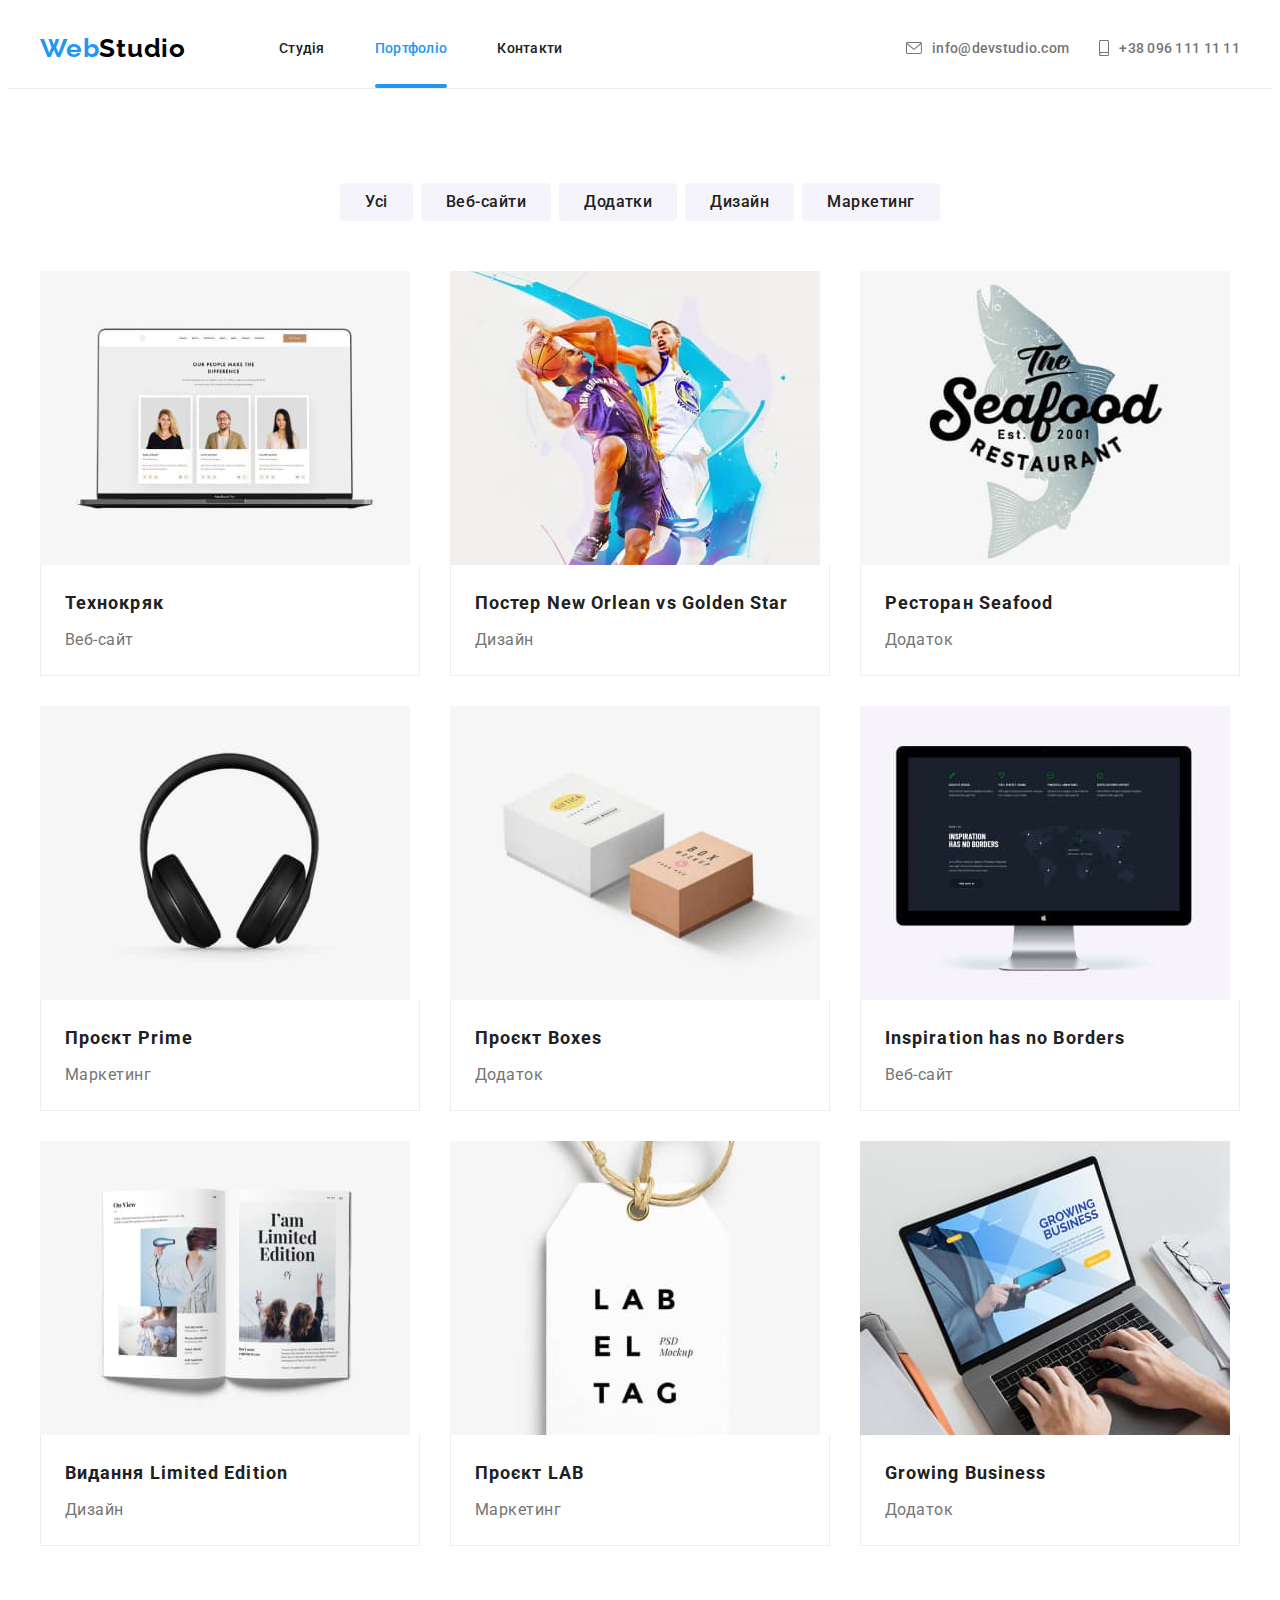
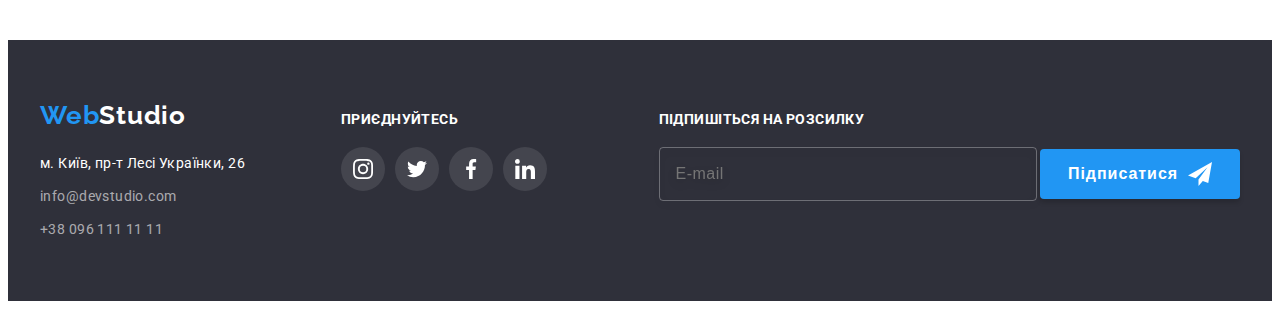
==== portfolio.html @ d88256f5 "Initial commit" ====
<!DOCTYPE html>
<html lang="uk">
  <head>
    <meta charset="UTF-8" />
    <meta http-equiv="X-UA-Compatible" content="IE=edge" />
    <meta name="viewport" content="width=device-width, initial-scale=1.0" />
    <title lang="en">WebStudio</title>
    <link rel="preconnect" href="https://fonts.googleapis.com" />
    <link rel="preconnect" href="https://fonts.gstatic.com" crossorigin />
    <link
      href="https://fonts.googleapis.com/css2?family=Raleway:wght@700&family=Roboto:wght@400;500;700;900&display=swap"
      rel="stylesheet"
    />
    <link
      rel="stylesheet"
      href="https://cdnjs.cloudflare.com/ajax/libs/modern-normalize/1.1.0/modern-normalize.min.css"
      integrity="sha512-wpPYUAdjBVSE4KJnH1VR1HeZfpl1ub8YT/NKx4PuQ5NmX2tKuGu6U/JRp5y+Y8XG2tV+wKQpNHVUX03MfMFn9Q=="
      crossorigin="anonymous"
      referrerpolicy="no-referrer"
    />
    <link rel="stylesheet" href="./css/styles.css" />
  </head>

  <body>
    <header class="header">
      <div class="header-list container">
        <a class="logo link" href="./index.html"> <span class="logo-first-part">Web</span>Studio</a>
        <nav class="nav-menu">
          <ul class="header-nav list">
            <li class="header-nav-list">
              <a class="header-nav-link link" href="./index.html">Студія</a>
            </li>
            <li class="header-nav-list">
              <a class="header-nav-link link current" href="./portfolio.html">Портфоліо</a>
            </li>
            <li class="header-nav-list">
              <a class="header-nav-link link" href="./index.html">Контакти</a>
            </li>
          </ul>
        </nav>

        <ul class="nav-link list">
          <li class="contact-nav">
            <a class="header-link link-envelope link" href="mailto:info@devstudio.com">
              <svg class="contacts-icon" width="16" height="12">
                <use href="./images/icons.svg#icon-envelope"></use>
              </svg>
              info@devstudio.com
            </a>
          </li>
          <li class="contact-nav">
            <a class="header-link link-phone link" href="tel:+380961111111">
              <svg class="contacts-icon" width="10" height="16">
                <use href="./images/icons.svg#icon-phone"></use>
              </svg>
              +38 096 111 11 11</a
            >
          </li>
        </ul>
      </div>
    </header>

    <main>
      <section class="our-works">
        <div class="container">
          <h1 class="visually-hidden">Наші роботи</h1>
          <ul class="works-choise list">
            <li class="choice-btn"><button class="works-btn btn" type="button">Усі</button></li>
            <li class="choice-btn">
              <button class="works-btn btn" type="button">Веб-сайти</button>
            </li>
            <li class="choice-btn"><button class="works-btn btn" type="button">Додатки</button></li>
            <li class="choice-btn"><button class="works-btn btn" type="button">Дизайн</button></li>
            <li class="choice-btn">
              <button class="works-btn btn" type="button">Маркетинг</button>
            </li>
          </ul>
          <ul class="works-card list">
            <li class="works-list">
              <a href="" class="works-link link">
                <div class="description">
                  <img
                    src="./images/website-techno.jpg"
                    alt="Технокряк вебсайт"
                    width="370"
                    height="294"
                  />
                  <p class="works-description">
                    Ресурс пропонує комплексні пропозиції з різним рівнем функціоналу та сервісів.
                    Все це дозволить відвідувачу отримати вичерпні відомості про компанію чи
                    приватну особу.
                  </p>
                </div>

                <div class="works">
                  <h2 class="works-title">Технокряк</h2>
                  <p class="works-item">Веб-сайт</p>
                </div>
              </a>
            </li>
            <li class="works-list">
              <a href="" class="works-link link">
                <div class="description">
                  <img src="./images/design-poster.jpg" alt="" width="370" height="294" />
                  <p class="works-description">
                    Ресурс пропонує комплексні пропозиції з різним рівнем функціоналу та сервісів.
                    Все це дозволить відвідувачу отримати вичерпні відомості про компанію чи
                    приватну особу.
                  </p>
                </div>
                <div class="works">
                  <h2 class="works-title">Постер New Orlean vs Golden Star</h2>
                  <p class="works-item">Дизайн</p>
                </div>
              </a>
            </li>
            <li class="works-list">
              <a href="" class="works-link link">
                <div class="description">
                  <img src="./images/application-restaurant.jpg" alt="" width="370" height="294" />
                  <p class="works-description">
                    Ресурс пропонує комплексні пропозиції з різним рівнем функціоналу та сервісів.
                    Все це дозволить відвідувачу отримати вичерпні відомості про компанію чи
                    приватну особу.
                  </p>
                </div>

                <div class="works">
                  <h2 class="works-title">Ресторан Seafood</h2>
                  <p class="works-item">Додаток</p>
                </div>
              </a>
            </li>
            <li class="works-list">
              <a href="" class="works-link link">
                <div class="description">
                  <img src="./images/marketing-prime.jpg" alt="" width="370" height="294" />
                  <p class="works-description">
                    Ресурс пропонує комплексні пропозиції з різним рівнем функціоналу та сервісів.
                    Все це дозволить відвідувачу отримати вичерпні відомості про компанію чи
                    приватну особу.
                  </p>
                </div>

                <div class="works">
                  <h2 class="works-title">Проєкт Prime</h2>
                  <p class="works-item">Маркетинг</p>
                </div>
              </a>
            </li>
            <li class="works-list">
              <a href="" class="works-link link">
                <div class="description">
                  <img
                    src="./images/application-boxes.jpg"
                    alt="Проєкт Boxes додаток"
                    width="370"
                    height="294"
                  />
                  <p class="works-description">
                    Ресурс пропонує комплексні пропозиції з різним рівнем функціоналу та сервісів.
                    Все це дозволить відвідувачу отримати вичерпні відомості про компанію чи
                    приватну особу.
                  </p>
                </div>

                <div class="works">
                  <h2 class="works-title">Проєкт Boxes</h2>
                  <p class="works-item">Додаток</p>
                </div>
              </a>
            </li>
            <li class="works-list">
              <a href="" class="works-link link">
                <div class="description">
                  <img
                    src="./images/website-inspiration.jpg"
                    alt="Inspiration has no Borders вебсайт"
                    width="370"
                    height="294"
                  />
                  <p class="works-description">
                    Ресурс пропонує комплексні пропозиції з різним рівнем функціоналу та сервісів.
                    Все це дозволить відвідувачу отримати вичерпні відомості про компанію чи
                    приватну особу.
                  </p>
                </div>

                <div class="works">
                  <h2 class="works-title">Inspiration has no Borders</h2>
                  <p class="works-item">Веб-сайт</p>
                </div>
              </a>
            </li>
            <li class="works-list">
              <a href="" class="works-link link">
                <div class="description">
                  <img
                    src="./images/design-edition.jpg"
                    alt="Видання Limited Edition дизайн"
                    width="370"
                    height="294"
                  />
                  <p class="works-description">
                    Ресурс пропонує комплексні пропозиції з різним рівнем функціоналу та сервісів.
                    Все це дозволить відвідувачу отримати вичерпні відомості про компанію чи
                    приватну особу.
                  </p>
                </div>

                <div class="works">
                  <h2 class="works-title">Видання Limited Edition</h2>
                  <p class="works-item">Дизайн</p>
                </div>
              </a>
            </li>
            <li class="works-list">
              <a href="" class="works-link link">
                <div class="description">
                  <img
                    src="./images/marketing-lab.jpg"
                    alt="Проєкт LAB маркетинг"
                    width="370"
                    height="294"
                  />
                  <p class="works-description">
                    Ресурс пропонує комплексні пропозиції з різним рівнем функціоналу та сервісів.
                    Все це дозволить відвідувачу отримати вичерпні відомості про компанію чи
                    приватну особу.
                  </p>
                </div>

                <div class="works">
                  <h2 class="works-title">Проєкт LAB</h2>
                  <p class="works-item">Маркетинг</p>
                </div>
              </a>
            </li>
            <li class="works-list">
              <a href="" class="works-link link">
                <div class="description">
                  <img
                    src="./images/application-business.jpg"
                    alt="Growing Business додаток"
                    width="370"
                    height="294"
                  />
                  <p class="works-description">
                    Ресурс пропонує комплексні пропозиції з різним рівнем функціоналу та сервісів.
                    Все це дозволить відвідувачу отримати вичерпні відомості про компанію чи
                    приватну особу.
                  </p>
                </div>

                <div class="works">
                  <h2 class="works-title">Growing Business</h2>
                  <p class="works-item">Додаток</p>
                </div>
              </a>
            </li>
          </ul>
        </div>
      </section>
    </main>

    <footer class="footer">
      <div class="footer-container container">
        <div class="footer-address-container">
          <a class="footer-logo logo link" href="./index.html">
            <span class="logo-first-part">Web</span>Studio</a
          >
          <address class="footer-address">
            <ul class="list">
              <li class="footer-list">
                <a
                  class="address-link link"
                  href="https://goo.gl/maps/5Z18BUfWbixnfmwy8"
                  target="_blank"
                  rel="noopener noreferrer nofollow"
                  >м. Київ, пр-т Лесі Українки, 26</a
                >
              </li>
              <li class="footer-list">
                <a class="footer-link link" href="mailto:info@devstudio.com">info@devstudio.com</a>
              </li>
              <li class="footer-list">
                <a class="footer-link link" href="tel:+380961111111">+38 096 111 11 11</a>
              </li>
            </ul>
          </address>
        </div>

        <div class="footer-social-container">
          <p lang="en" class="footer-title">приєднуйтесь</p>
          <ul class="footer-social-list list">
            <li>
              <a class="footer-social-link" href="https://www.instagram.com/">
                <svg width="20" height="20">
                  <use href="./images/icons.svg#icon-instagram"></use>
                </svg>
              </a>
            </li>
            <li>
              <a class="footer-social-link" href="https://twitter.com/">
                <svg width="20" height="20">
                  <use href="./images/icons.svg#icon-twitter"></use>
                </svg>
              </a>
            </li>
            <li>
              <a class="footer-social-link" href="https://www.facebook.com/">
                <svg width="20" height="20">
                  <use href="./images/icons.svg#icon-facebook"></use>
                </svg>
              </a>
            </li>
            <li>
              <a class="footer-social-link" href="https://www.linkedin.com/">
                <svg width="20" height="20">
                  <use href="./images/icons.svg#icon-linkedin"></use>
                </svg>
              </a>
            </li>
          </ul>
        </div>

        <div class="footer-mail-container">
          <p class="footer-mail-title">Підпишіться на розсилку</p>
          <form class="footer-form">
            <div class="footer-form-btn">
              <input
                class="footer-email"
                type="email"
                name="email"
                id="mail"
                placeholder="E-mail"
                required
              />
              <button class="footer-btn btn" type="submit">
                Підписатися
                <svg class="footer-mail-btn" width="24" height="24">
                  <use href="./images/icons.svg#icon-send"></use>
                </svg>
              </button>
            </div>
          </form>
        </div>
      </div>
    </footer>
  </body>
</html>
---- css/styles.css ----
/* ====================== GENERAL STYLES =======================*/
:root {
  --main-background-color: #ffffff;
  --additional-font-color: #ffffff;
  --accent-color: #2196f3;
  --accent-color-cards: rgba(33, 150, 243, 0.9);
  --btn-bg-color: #188ce8;
  --footer-font: #2f303a; /* колір першої секції постера і футера  */
  --services-font-cl: rgba(47, 48, 58, 0.8);
  --main-font-color: #212121; /* основний колір тексту */
  --secondary-font-color: #757575;
  --form-font-color: rgba(255, 255, 255, 0.6); /* колір е-майл в футері */
  --border-form-color: rgba(255, 255, 255, 0.3);
  --section-color: #f5f4fa; /*  цвет секції наша команда */
  --icon-color: #afb1b8; /* колір іконок в неактивному стані */
  --border-color: rgba(33, 33, 33, 0.2); /* колір бордерів форми на модальному вікні */
  --comment-font-color: rgba(
    117,
    117,
    117,
    0.5
  ); /* колір плейсхолдера в коментрях в модальному вікні */
  --logo-font: 'Raleway', sans-serif;
  --main-font: 'Roboto', sans-serif;
}
body {
  /* margin: 0; в боді автоматично є марджин, забирати його завжди, 
  модерн нормалайз його автоматично додає 
  тому не обов'язково його тут залишати */
  background-color: var(--main-background-color);
  font-family: var(--main-font);
  color: var(--main-font-color);
  font-size: 14px;
  letter-spacing: 0.03em;
}
h1,
h2,
h3,
h4,
h5,
h6,
p {
  margin: 0;
}
img {
  display: block;
  max-width: 100%;
  height: auto;
}
.logo {
  font-family: var(--logo-font);
  font-weight: 700;
  font-size: 26px;
  line-height: calc(31 / 26);
  letter-spacing: 0.03em;
  color: #000000;

  transition-property: color;
  transition-duration: 250ms;
  transition-timing-function: cubic-bezier(0.4, 0, 0.2, 1);
}
.footer-logo {
  color: var(--main-background-color);

  transition-property: color;
  transition-duration: 250ms;
  transition-timing-function: cubic-bezier(0.4, 0, 0.2, 1);
}
.btn {
  cursor: pointer; /* пальчик на кнопках */
}
/* Розміщення елементів */
.container {
  width: 1200px;
  padding-left: 15px;
  padding-right: 15px;
  margin: 0 auto; /* або margin-left margin-right - auto */
  /* outline: 1px solid tomato; */
}
.logo:hover,
.logo:focus,
.logo-first-part,
.header-nav-link:hover,
.header-nav-link:focus,
.header-link:hover,
.header-link:focus,
.footer-link:hover,
.footer-link:focus,
.address-link:hover,
.address-link:focus,
.current {
  color: var(--accent-color);
}

.link {
  text-decoration: none; /* прибирає підкреслення посилань. Звичайний текст. */
}
.list {
  margin: 0; /* прибираєм відступи */
  padding: 0;
  list-style: none; /* прибираєм крапочки списку */
}
/* прибираємо заголовок непотрібний */
.visually-hidden {
  position: absolute;
  width: 1px;
  height: 1px;
  margin: -1px;
  border: 0;
  padding: 0;
  white-space: nowrap;
  clip-path: inset(100%);
  clip: rect(0 0 0 0);
  overflow: hidden;
}

/* ======================= HEADER NAV ========================= */
.header {
  border-bottom: 1px solid #ececec; /* рамка в нижній частині хедера */
}
.header-list {
  align-items: center;
}
.nav-menu {
  margin-left: 93px;
}
.header-list,
.header-nav,
.nav-link {
  display: flex;
}
.header-nav-list:not(:last-child) {
  margin-right: 50px;
}
.header-nav-link,
.header-link {
  display: flex;
  align-items: center;
  padding-top: 32px;
  padding-bottom: 32px; /* розширюємо зону ховера і фокуса на навігації */
  font-weight: 500;
  font-size: 14px;
  line-height: calc(16 / 14);
  letter-spacing: 0.02em;

  transition-property: color;
  transition-duration: 250ms;
  transition-timing-function: cubic-bezier(0.4, 0, 0.2, 1);
}
.nav-link {
  margin-left: auto;
  align-items: center;
}
.contact-nav:not(:last-child) {
  margin-right: 30px;
}
.header-nav-link {
  color: var(--main-font-color);
}
.header-nav-link.current {
  color: var(--accent-color);
}
.header-link {
  color: var(--secondary-font-color);
}
.contacts-icon {
  margin-right: 10px;
  fill: currentColor; /* наслідує колір батька як current так і ховер */
}

/* Синя лінія підкреслення */

.header-nav-list {
  position: relative;
}
.current::after {
  display: inline-block;
  position: absolute;
  content: '';
  bottom: 0;

  width: 100%;
  height: 4px;

  border-radius: 2px;
  background-color: var(--accent-color);
}

/* ================ MAIN SECTION (FIRST SECTION) ================*/
.main-section {
  padding-top: 200px;
  padding-bottom: 200px;

  background-color: var(--footer-font);
  background-image: linear-gradient(180deg, rgba(47, 48, 58, 0.7), rgba(47, 48, 58, 0.4)),
    url('../images/font.jpg');
  background-size: cover; /* вписуєм зображення і обрізаєм */
  background-repeat: no-repeat;
  background-position: center;

  box-shadow: 0px 4px 4px 0px rgba(0, 0, 0, 0.25); /* тінь - фон */

  max-width: 1600px;
  height: 600px;
  margin: 0 auto;
}
.main-text {
  margin-top: 0; /* скидаю марджин */
  margin-bottom: 30px;
  text-align: center;
  width: 696px; /* ширина тексту основного */
  margin-left: auto;
  margin-right: auto;

  font-weight: 900;
  font-size: 44px;
  line-height: calc(60 / 44);
  text-align: center;
  letter-spacing: 0.06em;
  text-transform: uppercase;
  color: var(--main-background-color);
}
.main-btn {
  /* inherit добавила*/
  display: block;
  font-family: inherit;
  font-weight: 700;
  font-size: 16px;
  line-height: calc(30 / 16);
  display: flex;
  align-items: center;
  text-align: center;
  letter-spacing: 0.06em;
  color: var(--main-background-color);
  background-color: var(--accent-color);
  border-radius: 4px;
  padding: 10px 32px; /* відступи тексту на кнопці */
  text-align: center;
  min-width: 216px;
  margin-left: auto;
  margin-right: auto;
  border: none;

  transition-property: background-color, box-shadow;
  transition-duration: 250ms;
  transition-timing-function: cubic-bezier(0.4, 0, 0.2, 1);
}
.main-btn:active,
.main-btn:hover,
.main-btn:focus,
.modal-btn:hover,
.modal-btn:focus,
.footer-btn:hover,
.footer-btn:focus {
  background-color: var(--btn-bg-color);
  /* background-image: radial-gradient(circle, rgba(33, 150, 243, 1) 0%, rgba(175, 177, 184, 1) 100%); */
  box-shadow: 0px 4px 4px rgba(0, 0, 0, 0.25);
}

/* =================== OUR BENEFITS SECTION ==================== */
.benefits {
  padding-top: 94px;
  padding-bottom: 94px;
}
.benefits-list {
  display: flex;
}
.benefits-name:not(:last-child) {
  margin-right: 30px;
}
.benefits-name::before {
  content: '';
  display: block;
  height: 120px;
  background-color: var(--section-color);
  border-radius: 4px;
  background-position: center;
  background-repeat: no-repeat;
}
.benefits-antenna::before {
  background-image: url('../images/antenna.svg');
}
.benefits-clock::before {
  background-image: url('../images/clock.svg');
}
.benefits-diagram::before {
  background-image: url('../images/diagram.svg');
}
.benefits-astronaut::before {
  background-image: url('../images/astronaut.svg');
}
.benefits-item {
  margin-top: 30px;
  margin-bottom: 10px;
  font-weight: 700;
  font-size: 14px;
  line-height: calc(16 / 14);
  letter-spacing: 0.03em;
  text-transform: uppercase;
  color: var(--main-font-color);
}
.benefits-text {
  margin-top: 0;
  margin-bottom: 0;
  font-size: 14px;
  line-height: calc(24 / 14);
  letter-spacing: 0.03em;
  color: var(--secondary-font-color);
}

/* =================== SERVICES (OUR WORKS) ==================== */
.services {
  padding-top: 0;
  padding-bottom: 94px;
}
.services-list {
  display: flex;
}
.services-item {
  position: relative;
}
.services-item:not(:last-child) {
  margin-right: 30px;
}
.servises-title,
.team-title,
.clients-title {
  margin-bottom: 50px;
  font-weight: 700;
  font-size: 36px;
  line-height: calc(42 / 36);
  text-align: center;
  letter-spacing: 0.03em;
  color: var(--main-font-color);
}
.services-name {
  position: absolute;
  bottom: 0;
  width: 100%;
  min-height: 70px;

  font-weight: 700;
  line-height: calc(16 / 14);
  text-transform: uppercase;

  display: flex;
  align-items: center;
  justify-content: center;

  color: var(--additional-font-color);
  background-color: var(--services-font-cl);
}
/* ====================== TEAM SECTION =========================*/
.team {
  padding-top: 94px;
  padding-bottom: 94px;
  background-color: var(--section-color);
}
.team-list {
  display: flex;
}
.team-item {
  background-color: var(--main-background-color);
  box-shadow: 0px 1px 3px rgba(0, 0, 0, 0.12), 0px 1px 1px rgba(0, 0, 0, 0.14),
    0px 2px 1px rgba(0, 0, 0, 0.2);
  border-radius: 0px 0px 4px 4px;
}
.team-item:not(:last-child) {
  margin-right: 30px;
}
.team-member {
  margin-top: 0;
  margin: 0;
  margin-bottom: 10px;
  font-weight: 500;
  font-size: 16px;
  line-height: calc(19 / 16);
  text-align: center;
  letter-spacing: 0.03em;
  color: var(--main-font-color);
}
.team-position {
  margin: 0;
  margin-bottom: 16px;
  font-size: 16px;
  line-height: calc(19 / 16);
  text-align: center;
  letter-spacing: 0.03em;
  color: var(--secondary-font-color);
}
.member {
  padding: 30px 0; /* 70 не поміщається і не треба */
}
.social-list {
  display: flex;
  justify-content: center;
  gap: 10px;
  /* flex-wrap: wrap;*/
}

.social-link {
  display: flex;
  align-items: center;
  justify-content: center;
  background-color: var(--main-background-color);
  fill: var(--icon-color);
  border-radius: 50%;
  width: 44px;
  height: 44px;

  transition-property: fill, background-color;
  transition-duration: 250ms;
  transition-timing-function: cubic-bezier(0.4, 0, 0.2, 1);
}
.social-link:hover,
.social-link:focus {
  fill: var(--main-background-color);
  background-color: var(--accent-color);
}

/* ======================== PORTFOLIO ========================= */
/* ======================== OUR WORKS ========================= */
.our-works {
  padding-top: 94px;
  padding-bottom: 94px;
}
.works {
  padding: 20px 24px;
  border: 1px solid #eeeeee;
  border-top: 0;
}
.works-choise {
  display: flex;
  justify-content: center;
  margin-bottom: 50px; /* padding-top: 94px; */
}
.choice-btn:not(:last-child) {
  margin-right: 8px;
}
.works-btn {
  /* margin-top: 0; */
  display: block;
  padding: 6px 25px; /* відступи тексту на кнопці */
  font-family: inherit; /* min-width: 73px; */
  font-weight: 500;
  font-size: 16px;
  line-height: calc(26 / 16);
  text-align: center;
  letter-spacing: 0.03em;
  border-radius: 4px;
  background-color: var(--section-color);
  color: var(--main-font-color);
  border: none;

  transition-property: color, background-color, box-shadow;
  transition-duration: 250ms;
  transition-timing-function: cubic-bezier(0.4, 0, 0.2, 1);
}
.works-btn:active,
.works-btn:hover,
.works-btn:focus {
  background-color: var(--accent-color);
  color: var(--main-background-color);
  box-shadow: 0px 4px 4px rgba(0, 0, 0, 0.25);
}
.works-card {
  display: flex;
  flex-wrap: wrap; /* картки переносимо в наступні строки */
}
.works-list {
  margin-top: 0;
  margin-right: 30px;
  margin-bottom: 30px;
  /* max-width: calc((100% - 30px * 2) / 3); ширина flex-елемента - картка - 370px */
  flex-basis: calc((100% - 30px * 2) / 3);
}
.works-list:nth-child(3n) {
  margin-right: 0;
}
.works-list:nth-last-child(-n + 3) {
  margin-bottom: 0;
}
.works-link {
  display: block;
  transition-property: box-shadow;
  transition-duration: 250ms;
  transition-timing-function: cubic-bezier(0.4, 0, 0.2, 1);
}
.works-link:hover,
.works-link:focus {
  box-shadow: 0px 4px 4px rgba(0, 0, 0, 0.25);
}

.works-title {
  margin-top: 0;
  margin-bottom: 4px;
  font-weight: 700;
  font-size: 18px;
  line-height: calc(36 / 18);
  letter-spacing: 0.06em;
  color: var(--main-font-color);
}
.works-item {
  margin-top: 0;
  font-size: 16px;
  line-height: calc(30 / 16);
  letter-spacing: 0.03em;
  color: var(--secondary-font-color);
}
/* _______________випливаюче вікно картки__________________ */

.description {
  position: relative;
  overflow: hidden;
}
.works-description {
  /* position: absolute; */
  /* visibility: hidden; */
  transform: translateY(100%);

  position: absolute;
  top: 0;
  left: 0;
  visibility: visible;
  font-size: 18px;
  line-height: calc(28 / 18);
  letter-spacing: 0.03em;
  background-color: var(--accent-color-cards);
  color: var(--main-background-color);

  padding: 63px 24px;

  transition: transform 250ms cubic-bezier(0.4, 0, 0.2, 1);
}
.works-link:hover .works-description {
  /* position: absolute;
  top: 0;
  left: 0;
  visibility: visible;
  font-size: 18px;
  line-height: calc(28 / 18);
  letter-spacing: 0.03em;
  background-color: var(--accent-color-cards);
  color: var(--main-background-color);
  padding: 63px 24px; */

  transform: translateY(0);
}
/* _________________випливаюче вікно картки end______________________ */

/* ===================== OUR CLIENTS ==========================*/
.clients {
  padding-top: 94px;
  padding-bottom: 94px;
}

.clients-list {
  display: flex;
  flex-wrap: wrap;
  align-items: center;
  justify-content: center;
  gap: 30px;
  border-color: #afb1b8;
}

.clients-link {
  display: flex;
  align-items: center;
  justify-content: center;
  width: 170px;
  height: 92px;
  background-color: var(--main-background-color);
  fill: var(--icon-color);
  border: 1px solid var(--icon-color);
  border-radius: 4px;

  transition-property: fill, border;
  transition-duration: 250ms;
  transition-timing-function: cubic-bezier(0.4, 0, 0.2, 1);
}
.clients-link:hover,
.clients-link:focus {
  fill: var(--accent-color);
  border: 1px solid var(--accent-color);
}

/* ======================= FOOTER ============================*/
.footer {
  padding-top: 60px;
  padding-bottom: 60px;
  background-color: var(--footer-font);
}
.footer-address {
  margin-top: 20px;
  font-style: normal;
}
.address-link {
  font-size: 14px;
  line-height: calc(24 / 14);
  letter-spacing: 0.03em;
  color: var(--main-background-color);

  transition-property: color;
  transition-duration: 250ms;
  transition-timing-function: cubic-bezier(0.4, 0, 0.2, 1);
}
.footer-link {
  font-size: 14px; /* font-weight: 400; - за замовчуванням*/
  line-height: calc(24 / 14);
  letter-spacing: 0.03em;
  color: rgba(255, 255, 255, 0.6);

  transition-property: color;
  transition-duration: 250ms;
  transition-timing-function: cubic-bezier(0.4, 0, 0.2, 1);
}
.footer-list:not(:last-child) {
  margin-bottom: 9px;
}
.footer-container {
  display: flex;
  align-items: baseline;
}
.footer-title,
.footer-mail-title {
  margin-bottom: 20px;
  font-weight: 700;
  font-size: 14px;
  line-height: calc(16 / 14);
  letter-spacing: 0.03em;
  text-transform: uppercase;
  color: var(--main-background-color);
}
.footer-address-container {
  min-width: 231px;
  margin-right: 70px;
}
.footer-social-link {
  display: flex;
  align-items: center;
  justify-content: center;
  background-color: rgba(255, 255, 255, 0.1);
  fill: var(--main-background-color);
  border-radius: 50%;
  width: 44px;
  height: 44px;

  transition-property: background-color;
  transition-duration: 250ms;
  transition-timing-function: cubic-bezier(0.4, 0, 0.2, 1);
}

.footer-social-link:hover,
.footer-social-link:focus {
  background-color: var(--accent-color);
}
.footer-social-list {
  display: flex;
  gap: 10px;
}
.footer-mail-container {
  margin-left: auto;
}
/* ------------------------ footer form ----------------------- */
.footer-form {
  margin: right 12px;
  display: flex;
  gap: 12px;
}

.footer-form input {
  font-size: 16px;
  line-height: calc(20 / 16);
  align-items: center;
  letter-spacing: 0.03em;

  color: rgba(255, 255, 255, 0.6);

  padding-left: 16px;
}
.footer-email {
  width: 358px;
  height: 50px;

  background-color: transparent;

  border: 1px solid rgba(255, 255, 255, 0.3);
  filter: drop-shadow(0px 4px 4px rgba(0, 0, 0, 0.15));
  border-radius: 4px;
}
.footer-btn {
  position: relative;

  width: 200px;
  background-color: var(--accent-color);
  border: none;
  box-shadow: 0px 4px 4px rgba(0, 0, 0, 0.15);
  border-radius: 4px;

  font-weight: 700;
  font-size: 16px;
  line-height: calc(30 / 16);
  align-items: center;
  text-align: left;
  letter-spacing: 0.06em;
  color: var(--additional-font-color);

  padding: 10px 28px;

  transition-property: background-color, box-shadow;
  transition-duration: 250ms;
  transition-timing-function: cubic-bezier(0.4, 0, 0.2, 1);
}
.footer-mail-btn {
  position: absolute;
  top: 13px;
  right: 28px;

  fill: var(--main-background-color);
}
/* _____________________modal window_______________________ */

.backdrop {
  position: fixed;
  top: 0;
  left: 0;
  width: 100%;
  height: 100%;

  background-color: rgba(0, 0, 0, 0.2);
  transition: opacity 250ms cubic-bezier(0.4, 0, 0.2, 1);
}
.backdrop.is-hidden {
  opacity: 0;
  pointer-events: none;
}
.backdrop.is-hidden .modal {
  transform: translate(-50%, -50%) scale(0.9);
}
.modal {
  position: absolute;
  top: 50%;
  left: 50%;

  padding: 40px;
  min-width: 528px;
  min-height: 581px;

  background-color: var(--main-background-color);
  box-shadow: 0px 1px 3px rgba(0, 0, 0, 0.12), 0px 1px 1px rgba(0, 0, 0, 0.14),
    0px 2px 1px rgba(0, 0, 0, 0.2);
  border-radius: 4px;

  transform: translate(-50%, -50%) scale(1);
  transition: transform 250ms cubic-bezier(0.4, 0, 0.2, 1);
}
.modal-title {
  font-weight: 700;
  font-size: 20px;
  line-height: calc(23 / 20);
  text-align: center;
  letter-spacing: 0.03em;
  color: var(--main-font-color);
  /* padding: 0 40px; */
  /* margin-top: 40px; */
  margin-bottom: 12px;
}
.modal-btn-icon {
  display: flex;
  position: absolute;
  top: 8px;
  right: 8px;

  width: 30px;
  height: 30px;
  margin: 8px 8px 2px auto;

  justify-content: center;
  align-items: center;
  background-color: var(--main-background-color);
  border: 1px solid rgba(0, 0, 0, 0.1);
  border-radius: 50%;

  transition-property: fill, box-shadow;
  transition-duration: 250ms;
  transition-timing-function: cubic-bezier(0.4, 0, 0.2, 1);
}
.modal-btn-icon:hover,
.modal-btn-icon:focus {
  box-shadow: 0px 4px 4px rgba(0, 0, 0, 0.15);
  fill: var(--accent-color);
}
.modal-btn {
  font-weight: 700;
  font-size: 16px;
  line-height: calc(30 / 16);
  display: block;
  text-align: center;
  letter-spacing: 0.06em;

  margin-left: auto;
  margin-right: auto;

  min-width: 200px;
  min-height: 50px;

  background-color: var(--accent-color);
  color: var(--main-background-color);

  box-shadow: 0px 4px 4px rgba(0, 0, 0, 0.15);
  border-radius: 4px;
  border: none;

  transition-property: background-color, box-shadow;
  transition-duration: 250ms;
  transition-timing-function: cubic-bezier(0.4, 0, 0.2, 1);
}
/* _______________________ modal window end ___________________ */

/* ----------------------- form modal window ------------------*/
.form {
  /* width: 448px;
  height: 342px;
  margin-left: auto;
  margin-right: auto; */
}

.form-field {
  position: relative;
  display: flex;
  flex-direction: column;
  /* margin-top: 20px; */
  margin-bottom: 10px;

  transition-property: border-color;
  transition-duration: 250ms;
  transition-timing-function: cubic-bezier(0.4, 0, 0.2, 1);
}

.form-field label {
  color: var(--secondary-font-color);
  font-size: 12px;
  line-height: calc(14 / 12);
  letter-spacing: 0.01em;

  margin-bottom: 4px;
}

.input-field {
  margin: 0;
  width: 100%;

  height: 40px;
  outline: transparent;

  padding: 11px 42px 12px;
  border: 1px solid var(--border-color);
  border-radius: 4px;

  color: var(--secondary-font-color);

  transition-property: border;
  transition-duration: 250ms;
  transition-timing-function: cubic-bezier(0.4, 0, 0.2, 1);
}
.input-field:hover,
.input-field:focus {
  border: none;
  border: 1px solid var(--accent-color);
  border-radius: 4px;
}
.form-icon {
  position: absolute;
  top: 50%;
  bottom: 11px;
  left: 12px;

  fill: var(--main-font-color);

  transition-property: fill;
  transition-duration: 250ms;
  transition-timing-function: cubic-bezier(0.4, 0, 0.2, 1);
}
.input-field:hover + .form-icon,
.input-field:focus-within + .form-icon {
  fill: var(--accent-color);
}
textarea {
  resize: none;

  height: 120px;
  border: none;
  border: 1px solid var(--border-color);
  border-radius: 4px;
  padding: 12px 16px;

  color: var(--comment-font-color);
  font-size: 12px;
  line-height: calc(14 / 12);
  letter-spacing: 0.01em;
}
.input-field-comment {
  padding: 12px 16px;
  height: 120px;
}
.conditions-field {
  flex-direction: row;
  justify-content: center;
  /* align-items: flex-start; */
  color: var(--secondary-font-color);
  font-size: 14px;
  line-height: calc(24 / 14);
  letter-spacing: 0.03em;

  margin-bottom: 4px;
  margin-top: 20px;
  margin-bottom: 30px;
}
.conditions {
  font-size: 14px;
  line-height: calc(24 / 14);
  letter-spacing: 0.03em;

  color: var(--secondary-font-color);
}
.conditions-link {
  color: var(--accent-color);
}
.form-checkbox {
  appearance: none;

  /* margin-top: 0.2em; */
  margin-left: 14px;
  margin-right: 7px;
  width: 16px;
  height: 15px;
  /* overflow: hidden; */
  border-radius: 4px;
  background-color: white;
  background-repeat: no-repeat;
  background-position: 50% 50%;
  border: 1px solid var(--accent-color);

  cursor: pointer;
}

.form-checkbox:checked {
  /* background-image: url(../images/icon-check.svg); */
  background-image: url("data:image/svg+xml,%3Csvg xmlns='http://www.w3.org/2000/svg' width='16' height='15' fill='none'%3E%3Crect width='16' height='15' fill='%232196F3' rx='2'/%3E%3Cpath fill='%23fff' stroke='%23fff' stroke-width='.2' d='m3.957 7.752-.069-.066-.069.065-.888.842-.076.072.076.073 3.496 3.334.069.066.069-.066 7.504-7.158.076-.073-.076-.072-.882-.841-.069-.066-.069.066-6.553 6.246-2.539-2.422Z'/%3E%3C/svg%3E%0A");
  background-repeat: no-repeat;
}
/* ___________________modal window end___________________ */
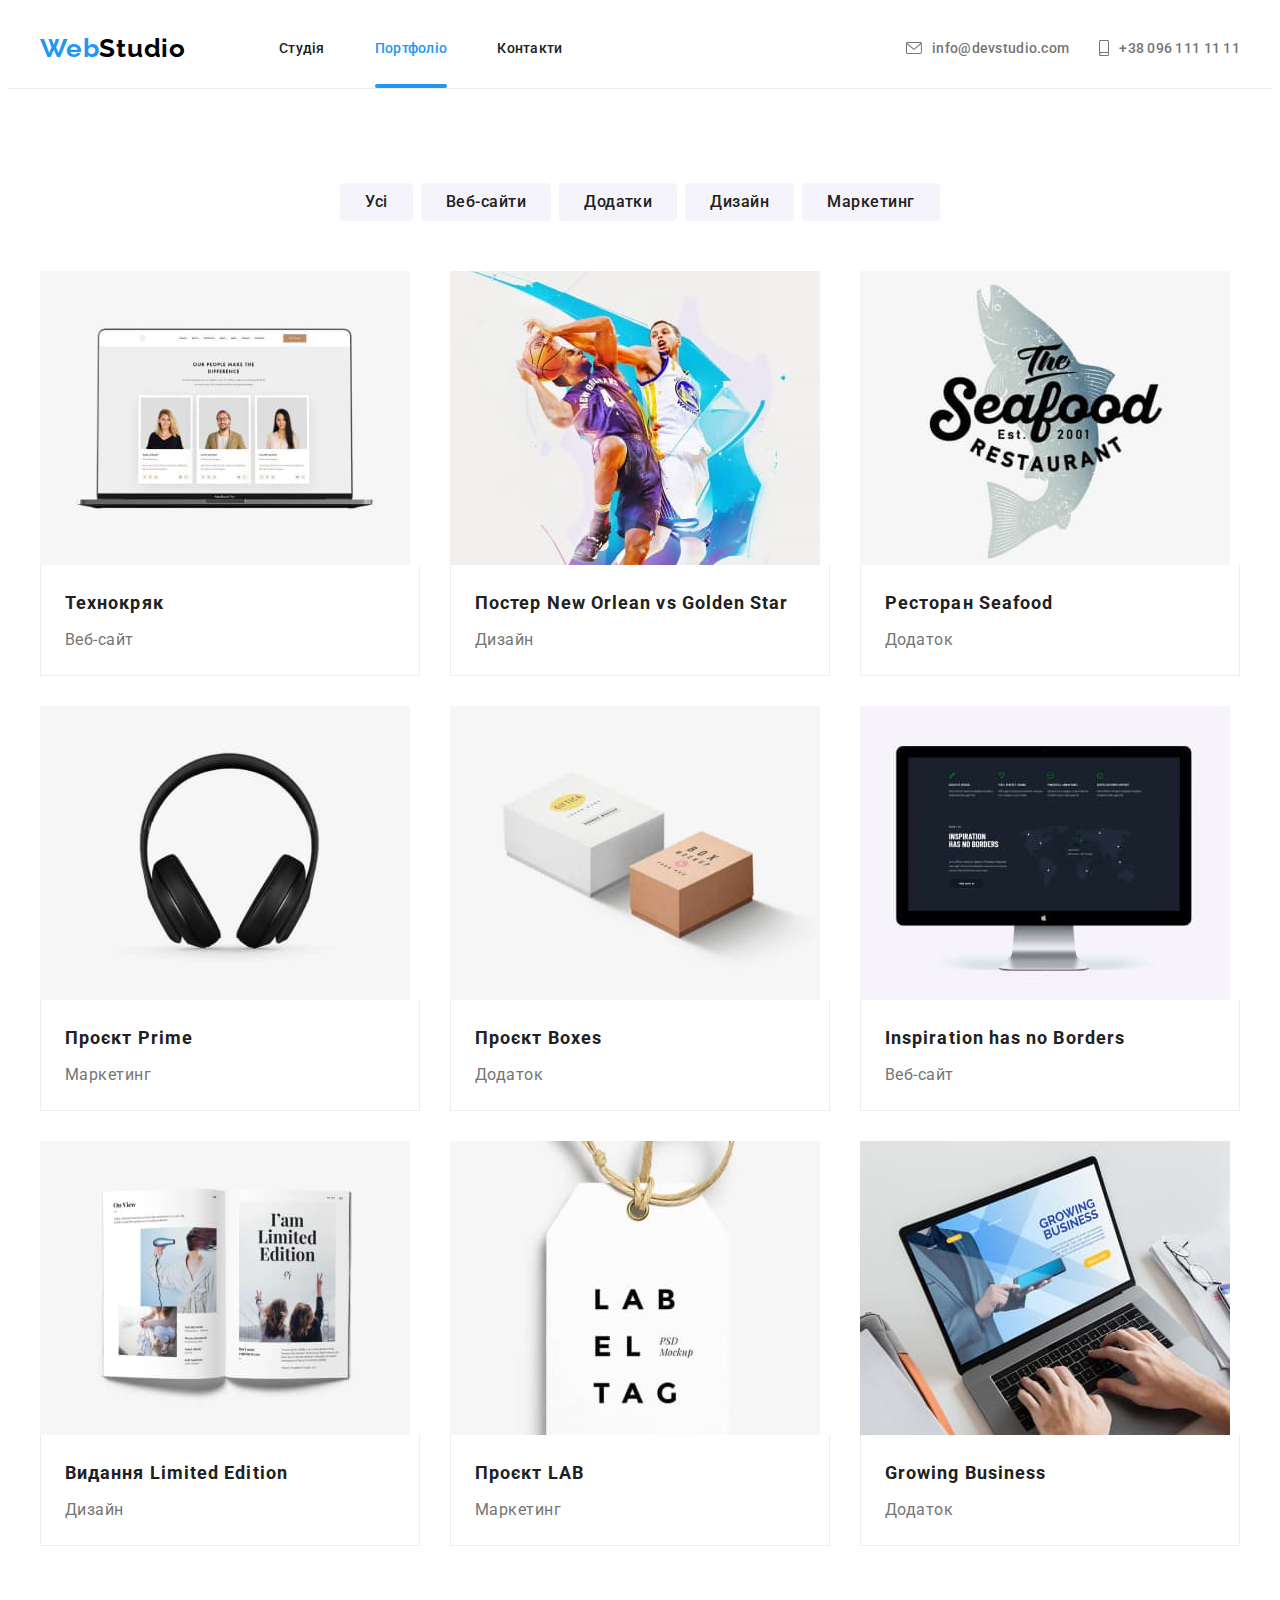
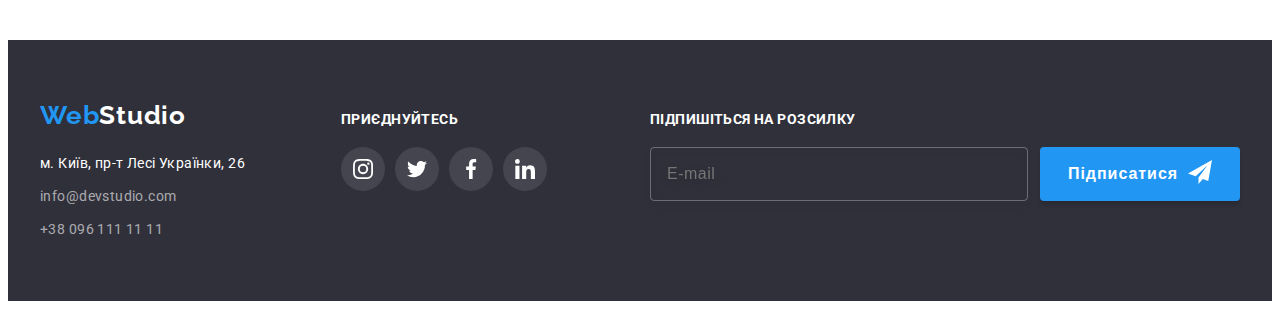
==== commit d939f7c5: "BEM structure added" ====
--- a/portfolio.html
+++ b/portfolio.html
@@ -327,22 +327,20 @@
         <div class="footer-mail-container">
           <p class="footer-mail-title">Підпишіться на розсилку</p>
           <form class="footer-form">
-            <div class="footer-form-btn">
-              <input
-                class="footer-email"
-                type="email"
-                name="email"
-                id="mail"
-                placeholder="E-mail"
-                required
-              />
-              <button class="footer-btn btn" type="submit">
-                Підписатися
-                <svg class="footer-mail-btn" width="24" height="24">
-                  <use href="./images/icons.svg#icon-send"></use>
-                </svg>
-              </button>
-            </div>
+            <input
+              class="footer-email"
+              type="email"
+              name="email"
+              id="mail"
+              placeholder="E-mail"
+              required
+            />
+            <button class="footer-btn btn" type="submit">
+              Підписатися
+              <svg class="footer-mail-btn" width="24" height="24">
+                <use href="./images/icons.svg#icon-send"></use>
+              </svg>
+            </button>
           </form>
         </div>
       </div>
--- a/css/styles.css
+++ b/css/styles.css
@@ -204,7 +204,7 @@
   height: 600px;
   margin: 0 auto;
 }
-.main-text {
+.main-section__title {
   margin-top: 0; /* скидаю марджин */
   margin-bottom: 30px;
   text-align: center;
@@ -220,7 +220,7 @@
   text-transform: uppercase;
   color: var(--main-background-color);
 }
-.main-btn {
+.main-section__btn {
   /* inherit добавила*/
   display: block;
   font-family: inherit;
@@ -245,9 +245,9 @@
   transition-duration: 250ms;
   transition-timing-function: cubic-bezier(0.4, 0, 0.2, 1);
 }
-.main-btn:active,
-.main-btn:hover,
-.main-btn:focus,
+.main-section__btn:active,
+.main-section__btn:hover,
+.main-section__btn:focus,
 .modal-btn:hover,
 .modal-btn:focus,
 .footer-btn:hover,
@@ -262,13 +262,13 @@
   padding-top: 94px;
   padding-bottom: 94px;
 }
-.benefits-list {
-  display: flex;
-}
-.benefits-name:not(:last-child) {
+.benefits__list {
+  display: flex;
+}
+.benefits__item:not(:last-child) {
   margin-right: 30px;
 }
-.benefits-name::before {
+.benefits__item::before {
   content: '';
   display: block;
   height: 120px;
@@ -277,19 +277,19 @@
   background-position: center;
   background-repeat: no-repeat;
 }
-.benefits-antenna::before {
+.benefits__item--antenna::before {
   background-image: url('../images/antenna.svg');
 }
-.benefits-clock::before {
+.benefits__item--clock::before {
   background-image: url('../images/clock.svg');
 }
-.benefits-diagram::before {
+.benefits__item--diagram::before {
   background-image: url('../images/diagram.svg');
 }
-.benefits-astronaut::before {
+.benefits__item--astronaut::before {
   background-image: url('../images/astronaut.svg');
 }
-.benefits-item {
+.benefits__title {
   margin-top: 30px;
   margin-bottom: 10px;
   font-weight: 700;
@@ -299,7 +299,7 @@
   text-transform: uppercase;
   color: var(--main-font-color);
 }
-.benefits-text {
+.benefits__content {
   margin-top: 0;
   margin-bottom: 0;
   font-size: 14px;
@@ -313,18 +313,18 @@
   padding-top: 0;
   padding-bottom: 94px;
 }
-.services-list {
-  display: flex;
-}
-.services-item {
+.services__list {
+  display: flex;
+}
+.services__item {
   position: relative;
 }
-.services-item:not(:last-child) {
+.services__item:not(:last-child) {
   margin-right: 30px;
 }
-.servises-title,
-.team-title,
-.clients-title {
+.servises__title,
+.team__title,
+.clients__title {
   margin-bottom: 50px;
   font-weight: 700;
   font-size: 36px;
@@ -333,7 +333,7 @@
   letter-spacing: 0.03em;
   color: var(--main-font-color);
 }
-.services-name {
+.services__name {
   position: absolute;
   bottom: 0;
   width: 100%;
@@ -356,19 +356,19 @@
   padding-bottom: 94px;
   background-color: var(--section-color);
 }
-.team-list {
-  display: flex;
-}
-.team-item {
+.team__list {
+  display: flex;
+}
+.team__item {
   background-color: var(--main-background-color);
   box-shadow: 0px 1px 3px rgba(0, 0, 0, 0.12), 0px 1px 1px rgba(0, 0, 0, 0.14),
     0px 2px 1px rgba(0, 0, 0, 0.2);
   border-radius: 0px 0px 4px 4px;
 }
-.team-item:not(:last-child) {
+.team__item:not(:last-child) {
   margin-right: 30px;
 }
-.team-member {
+.team__member {
   margin-top: 0;
   margin: 0;
   margin-bottom: 10px;
@@ -379,7 +379,7 @@
   letter-spacing: 0.03em;
   color: var(--main-font-color);
 }
-.team-position {
+.team__position {
   margin: 0;
   margin-bottom: 16px;
   font-size: 16px;
@@ -391,14 +391,14 @@
 .member {
   padding: 30px 0; /* 70 не поміщається і не треба */
 }
-.social-list {
+.social__list {
   display: flex;
   justify-content: center;
   gap: 10px;
   /* flex-wrap: wrap;*/
 }
 
-.social-link {
+.social__link {
   display: flex;
   align-items: center;
   justify-content: center;
@@ -412,10 +412,45 @@
   transition-duration: 250ms;
   transition-timing-function: cubic-bezier(0.4, 0, 0.2, 1);
 }
-.social-link:hover,
-.social-link:focus {
+.social__link:hover,
+.social__link:focus {
   fill: var(--main-background-color);
   background-color: var(--accent-color);
+}
+
+/* ===================== OUR CLIENTS ==========================*/
+.clients {
+  padding-top: 94px;
+  padding-bottom: 94px;
+}
+/* .clients__title below */
+.clients__list {
+  display: flex;
+  flex-wrap: wrap;
+  align-items: center;
+  justify-content: center;
+  gap: 30px;
+  border-color: #afb1b8;
+}
+.clients__link {
+  display: flex;
+  align-items: center;
+  justify-content: center;
+  width: 170px;
+  height: 92px;
+  background-color: var(--main-background-color);
+  fill: var(--icon-color);
+  border: 1px solid var(--icon-color);
+  border-radius: 4px;
+
+  transition-property: fill, border;
+  transition-duration: 250ms;
+  transition-timing-function: cubic-bezier(0.4, 0, 0.2, 1);
+}
+.clients__link:hover,
+.clients__link:focus {
+  fill: var(--accent-color);
+  border: 1px solid var(--accent-color);
 }
 
 /* ======================== PORTFOLIO ========================= */
@@ -548,42 +583,6 @@
 }
 /* _________________випливаюче вікно картки end______________________ */
 
-/* ===================== OUR CLIENTS ==========================*/
-.clients {
-  padding-top: 94px;
-  padding-bottom: 94px;
-}
-
-.clients-list {
-  display: flex;
-  flex-wrap: wrap;
-  align-items: center;
-  justify-content: center;
-  gap: 30px;
-  border-color: #afb1b8;
-}
-
-.clients-link {
-  display: flex;
-  align-items: center;
-  justify-content: center;
-  width: 170px;
-  height: 92px;
-  background-color: var(--main-background-color);
-  fill: var(--icon-color);
-  border: 1px solid var(--icon-color);
-  border-radius: 4px;
-
-  transition-property: fill, border;
-  transition-duration: 250ms;
-  transition-timing-function: cubic-bezier(0.4, 0, 0.2, 1);
-}
-.clients-link:hover,
-.clients-link:focus {
-  fill: var(--accent-color);
-  border: 1px solid var(--accent-color);
-}
-
 /* ======================= FOOTER ============================*/
 .footer {
   padding-top: 60px;
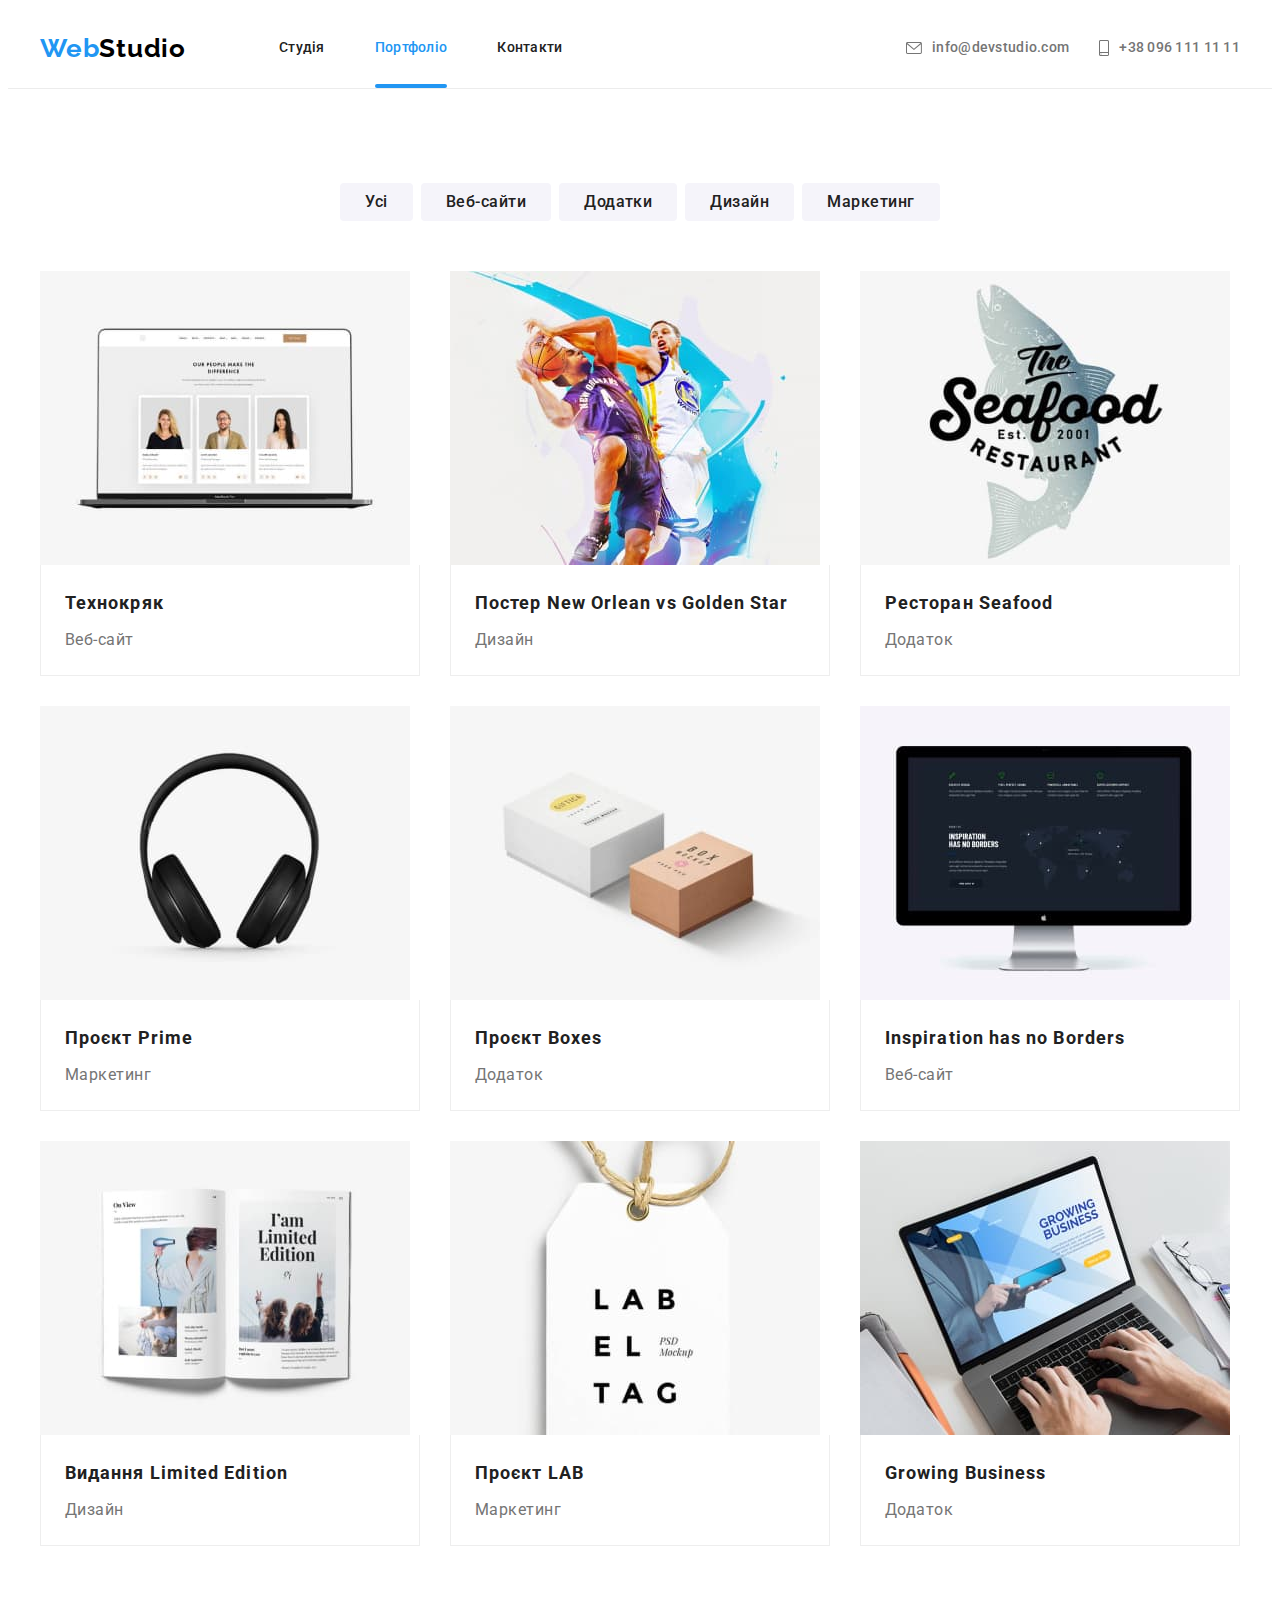
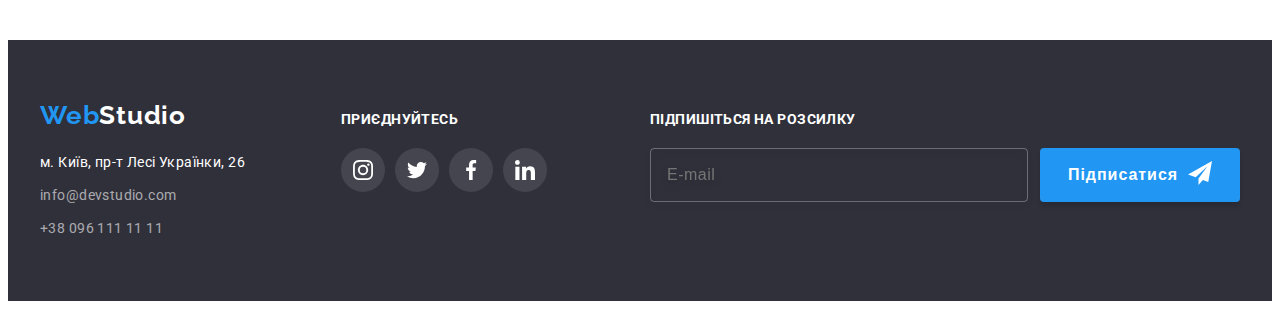
==== commit 3265b5f9: "Created sass files, BEM method used" ====
--- a/portfolio.html
+++ b/portfolio.html
@@ -18,7 +18,8 @@
       crossorigin="anonymous"
       referrerpolicy="no-referrer"
     />
-    <link rel="stylesheet" href="./css/styles.css" />
+    <link rel="stylesheet" href="./css/main.min.css" />
+    <!-- <link rel="stylesheet" href="./css/styles.css" /> -->
   </head>
 
   <body>
@@ -65,14 +66,14 @@
         <div class="container">
           <h1 class="visually-hidden">Наші роботи</h1>
           <ul class="works-choise list">
-            <li class="choice-btn"><button class="works-btn btn" type="button">Усі</button></li>
+            <li class="choice-btn"><button class="works-btn" type="button">Усі</button></li>
             <li class="choice-btn">
-              <button class="works-btn btn" type="button">Веб-сайти</button>
-            </li>
-            <li class="choice-btn"><button class="works-btn btn" type="button">Додатки</button></li>
-            <li class="choice-btn"><button class="works-btn btn" type="button">Дизайн</button></li>
+              <button class="works-btn" type="button">Веб-сайти</button>
+            </li>
+            <li class="choice-btn"><button class="works-btn" type="button">Додатки</button></li>
+            <li class="choice-btn"><button class="works-btn" type="button">Дизайн</button></li>
             <li class="choice-btn">
-              <button class="works-btn btn" type="button">Маркетинг</button>
+              <button class="works-btn" type="button">Маркетинг</button>
             </li>
           </ul>
           <ul class="works-card list">
@@ -335,7 +336,7 @@
               placeholder="E-mail"
               required
             />
-            <button class="footer-btn btn" type="submit">
+            <button class="footer-btn" type="submit">
               Підписатися
               <svg class="footer-mail-btn" width="24" height="24">
                 <use href="./images/icons.svg#icon-send"></use>
--- a/css/main.min.css
+++ b/css/main.min.css
@@ -0,0 +1 @@
+:root{--main-background-color: #ffffff;--additional-font-color: #ffffff;--accent-color: #2196f3;--accent-color-cards: rgba(33, 150, 243, 0.9);--btn-bg-color: #188ce8;--footer-font: #2f303a;--services-font-cl: rgba(47, 48, 58, 0.8);--main-font-color: #212121;--secondary-font-color: #757575;--form-font-color: rgba(255, 255, 255, 0.6);--border-form-color: rgba(255, 255, 255, 0.3);--section-color: #f5f4fa;--icon-color: #afb1b8;--border-color: rgba(33, 33, 33, 0.2);--comment-font-color: rgba(117, 117, 117, 0.5);--logo-font: "Raleway", sans-serif;--main-font: "Roboto", sans-serif}.visually-hidden{position:absolute;width:1px;height:1px;margin:-1px;border:0;padding:0;white-space:nowrap;-webkit-clip-path:inset(100%);clip-path:inset(100%);clip:rect(0 0 0 0);overflow:hidden}.modal-btn,.modal-btn-icon,.footer-mail-btn,.footer-btn,.works-btn,.choice-btn:not(:last-child),.main-section__btn{cursor:pointer}body{background-color:var(--main-background-color);font-family:var(--main-font);color:var(--main-font-color);font-size:14px;letter-spacing:.03em}h1,h2,h3,h4,h5,h6,p{margin:0}img{display:block;max-width:100%;height:auto}.link{text-decoration:none}.list{margin:0;padding:0;list-style:none}.header{border-bottom:1px solid #ececec}.header-list{display:-webkit-box;display:-ms-flexbox;display:flex;-webkit-box-align:center;-ms-flex-align:center;align-items:center}.header-nav{display:-webkit-box;display:-ms-flexbox;display:flex}.nav-menu{margin-left:93px}.header-nav-list{position:relative}.header-nav-list:not(:last-child){margin-right:50px}.header-nav-link{display:-webkit-box;display:-ms-flexbox;display:flex;-webkit-box-align:center;-ms-flex-align:center;align-items:center;padding-top:32px;padding-bottom:32px;font-weight:500;font-size:14px;line-height:1.14;letter-spacing:.02em;color:var(--main-font-color);-webkit-transition-property:color;transition-property:color;-webkit-transition-duration:250ms;transition-duration:250ms;-webkit-transition-timing-function:cubic-bezier(0.4, 0, 0.2, 1);transition-timing-function:cubic-bezier(0.4, 0, 0.2, 1)}.header-nav-link:hover,.header-nav-link:focus{color:var(--accent-color)}.header-nav-link.current{color:var(--accent-color)}.header-link{color:var(--secondary-font-color);display:-webkit-box;display:-ms-flexbox;display:flex;-webkit-box-align:center;-ms-flex-align:center;align-items:center;padding-top:32px;padding-bottom:32px;font-weight:500;font-size:14px;line-height:1.14;letter-spacing:.02em;-webkit-transition-property:color;transition-property:color;-webkit-transition-duration:250ms;transition-duration:250ms;-webkit-transition-timing-function:cubic-bezier(0.4, 0, 0.2, 1);transition-timing-function:cubic-bezier(0.4, 0, 0.2, 1)}.header-link:hover,.header-link:focus{color:var(--accent-color)}.contacts-icon{margin-right:10px;fill:currentColor}.nav-link{display:-webkit-box;display:-ms-flexbox;display:flex;margin-left:auto;-webkit-box-align:center;-ms-flex-align:center;align-items:center}.contact-nav:not(:last-child){margin-right:30px}.main-section{margin:0 auto;padding-top:200px;padding-bottom:200px;max-width:1600px;height:600px;background-color:var(--footer-font);background-image:-webkit-gradient(linear, left top, left bottom, from(rgba(47, 48, 58, 0.7)), to(rgba(47, 48, 58, 0.4))),url("../images/font.jpg");background-image:linear-gradient(180deg, rgba(47, 48, 58, 0.7), rgba(47, 48, 58, 0.4)),url("../images/font.jpg");background-size:cover;background-repeat:no-repeat;background-position:center;-webkit-box-shadow:0px 4px 4px 0px rgba(0,0,0,.25);box-shadow:0px 4px 4px 0px rgba(0,0,0,.25)}.main-section__title{margin-top:0;margin-bottom:30px;margin-left:auto;margin-right:auto;width:696px;font-weight:900;font-size:44px;line-height:1.36;letter-spacing:.06em;text-align:center;text-transform:uppercase;color:var(--main-background-color)}.logo{font-family:var(--logo-font);font-weight:700;font-size:26px;line-height:1.19;letter-spacing:.03em;color:#000;-webkit-transition-property:color;transition-property:color;-webkit-transition-duration:250ms;transition-duration:250ms;-webkit-transition-timing-function:cubic-bezier(0.4, 0, 0.2, 1);transition-timing-function:cubic-bezier(0.4, 0, 0.2, 1)}.logo:hover,.logo:focus{color:var(--accent-color)}.logo-first-part{color:var(--accent-color)}.footer-logo{color:var(--main-background-color);-webkit-transition-property:color;transition-property:color;-webkit-transition-duration:250ms;transition-duration:250ms;-webkit-transition-timing-function:cubic-bezier(0.4, 0, 0.2, 1);transition-timing-function:cubic-bezier(0.4, 0, 0.2, 1)}.main-section__btn{display:block;padding:10px 32px;text-align:center;min-width:216px;margin-left:auto;margin-right:auto;font-family:inherit;font-weight:700;font-size:16px;line-height:1.88;display:-webkit-box;display:-ms-flexbox;display:flex;-webkit-box-align:center;-ms-flex-align:center;align-items:center;text-align:center;letter-spacing:.06em;color:var(--main-background-color);background-color:var(--accent-color);border-radius:4px;border:none;-webkit-transition-property:background-color,-webkit-box-shadow;transition-property:background-color,-webkit-box-shadow;transition-property:background-color,box-shadow;transition-property:background-color,box-shadow,-webkit-box-shadow;-webkit-transition-duration:250ms;transition-duration:250ms;-webkit-transition-timing-function:cubic-bezier(0.4, 0, 0.2, 1);transition-timing-function:cubic-bezier(0.4, 0, 0.2, 1)}.main-section__btn:active,.main-section__btn:hover,.main-section__btn:focus{background-color:var(--btn-bg-color);-webkit-box-shadow:0px 4px 4px rgba(0,0,0,.25);box-shadow:0px 4px 4px rgba(0,0,0,.25)}.choice-btn:not(:last-child){margin-right:8px}.works-btn{display:block;padding:6px 25px;font-family:inherit;font-weight:500;font-size:16px;line-height:1.63;letter-spacing:.03em;text-align:center;border-radius:4px;background-color:var(--section-color);color:var(--main-font-color);border:none;-webkit-transition-property:color,background-color,-webkit-box-shadow;transition-property:color,background-color,-webkit-box-shadow;transition-property:color,background-color,box-shadow;transition-property:color,background-color,box-shadow,-webkit-box-shadow;-webkit-transition-duration:250ms;transition-duration:250ms;-webkit-transition-timing-function:cubic-bezier(0.4, 0, 0.2, 1);transition-timing-function:cubic-bezier(0.4, 0, 0.2, 1)}.works-btn:active,.works-btn:hover,.works-btn:focus{background-color:var(--accent-color);color:var(--main-background-color);-webkit-box-shadow:0px 4px 4px rgba(0,0,0,.25);box-shadow:0px 4px 4px rgba(0,0,0,.25)}.footer-btn{position:relative;width:200px;background-color:var(--accent-color);border:none;-webkit-box-shadow:0px 4px 4px rgba(0,0,0,.15);box-shadow:0px 4px 4px rgba(0,0,0,.15);border-radius:4px;font-weight:700;font-size:16px;line-height:1.88;letter-spacing:.06em;-webkit-box-align:center;-ms-flex-align:center;align-items:center;text-align:left;color:var(--additional-font-color);padding:10px 28px;-webkit-transition-property:background-color,-webkit-box-shadow;transition-property:background-color,-webkit-box-shadow;transition-property:background-color,box-shadow;transition-property:background-color,box-shadow,-webkit-box-shadow;-webkit-transition-duration:250ms;transition-duration:250ms;-webkit-transition-timing-function:cubic-bezier(0.4, 0, 0.2, 1);transition-timing-function:cubic-bezier(0.4, 0, 0.2, 1)}.footer-btn:hover,.footer-btn:focus{background-color:var(--btn-bg-color);-webkit-box-shadow:0px 4px 4px rgba(0,0,0,.25);box-shadow:0px 4px 4px rgba(0,0,0,.25)}.footer-mail-btn{position:absolute;top:13px;right:28px;fill:var(--main-background-color)}.benefits{padding-top:94px;padding-bottom:94px}.benefits__list{display:-webkit-box;display:-ms-flexbox;display:flex}.benefits__item:not(:last-child){margin-right:30px}.benefits__item::before{content:"";display:block;height:120px;background-color:var(--section-color);border-radius:4px;background-position:center;background-repeat:no-repeat}.benefits__item--antenna::before{background-image:url("../images/antenna.svg")}.benefits__item--clock::before{background-image:url("../images/clock.svg")}.benefits__item--diagram::before{background-image:url("../images/diagram.svg")}.benefits__item--astronaut::before{background-image:url("../images/astronaut.svg")}.benefits__title{font-weight:700;font-size:14px;line-height:1.14;letter-spacing:.03em;margin-top:30px;margin-bottom:10px;text-transform:uppercase;color:var(--main-font-color)}.benefits__content{font-size:14px;line-height:1.71;letter-spacing:.03em;margin-top:0;margin-bottom:0;color:var(--secondary-font-color)}.container{width:1200px;padding-left:15px;padding-right:15px;margin:0 auto}.current{color:var(--accent-color)}.current::after{display:inline-block;position:absolute;content:"";bottom:0;width:100%;height:4px;border-radius:2px;background-color:var(--accent-color)}.services{padding-top:0;padding-bottom:94px}.services__list{display:-webkit-box;display:-ms-flexbox;display:flex}.services__item{position:relative}.services__item:not(:last-child){margin-right:30px}.servises__title{margin-bottom:50px;font-weight:700;font-size:36px;line-height:1.17;letter-spacing:.03em;text-align:center;color:var(--main-font-color)}.services__name{position:absolute;bottom:0;width:100%;min-height:70px;font-weight:700;font-size:14px;line-height:1.14;text-transform:uppercase;display:-webkit-box;display:-ms-flexbox;display:flex;-webkit-box-align:center;-ms-flex-align:center;align-items:center;-webkit-box-pack:center;-ms-flex-pack:center;justify-content:center;color:var(--additional-font-color);background-color:var(--services-font-cl)}.team{padding-top:94px;padding-bottom:94px;background-color:var(--section-color)}.team__list{display:-webkit-box;display:-ms-flexbox;display:flex}.team__item{background-color:var(--main-background-color);-webkit-box-shadow:0px 1px 3px rgba(0,0,0,.12),0px 1px 1px rgba(0,0,0,.14),0px 2px 1px rgba(0,0,0,.2);box-shadow:0px 1px 3px rgba(0,0,0,.12),0px 1px 1px rgba(0,0,0,.14),0px 2px 1px rgba(0,0,0,.2);border-radius:0px 0px 4px 4px}.team__item:not(:last-child){margin-right:30px}.team__title{margin-bottom:50px;font-weight:700;font-size:36px;line-height:1.17;letter-spacing:.03em;text-align:center;color:var(--main-font-color)}.member{padding:30px 0}.team__member{margin-top:0;margin:0;margin-bottom:10px;font-weight:500;font-size:16px;line-height:1.19;letter-spacing:.03em;text-align:center;color:var(--main-font-color)}.team__position{margin:0;margin-bottom:16px;font-size:16px;line-height:1.19;letter-spacing:.03em;text-align:center;color:var(--secondary-font-color)}.clients{padding-top:94px;padding-bottom:94px}.clients__list{display:-webkit-box;display:-ms-flexbox;display:flex;-ms-flex-wrap:wrap;flex-wrap:wrap;gap:30px;-webkit-box-align:center;-ms-flex-align:center;align-items:center;-webkit-box-pack:center;-ms-flex-pack:center;justify-content:center;border-color:#afb1b8}.clients__link{display:-webkit-box;display:-ms-flexbox;display:flex;-webkit-box-align:center;-ms-flex-align:center;align-items:center;-webkit-box-pack:center;-ms-flex-pack:center;justify-content:center;width:170px;height:92px;background-color:var(--main-background-color);fill:var(--icon-color);border:1px solid var(--icon-color);border-radius:4px;-webkit-transition-property:fill,border;transition-property:fill,border;-webkit-transition-duration:250ms;transition-duration:250ms;-webkit-transition-timing-function:cubic-bezier(0.4, 0, 0.2, 1);transition-timing-function:cubic-bezier(0.4, 0, 0.2, 1)}.clients__link:hover,.clients__link:focus{fill:var(--accent-color);border:1px solid var(--accent-color)}.clients__title{margin-bottom:50px;font-weight:700;font-size:36px;line-height:1.17;letter-spacing:.03em;text-align:center;color:var(--main-font-color)}.footer{padding-top:60px;padding-bottom:60px;background-color:var(--footer-font)}.footer-address{margin-top:20px;font-style:normal}.address-link{font-size:14px;line-height:1.71;letter-spacing:.03em;color:var(--main-background-color);-webkit-transition-property:color;transition-property:color;-webkit-transition-duration:250ms;transition-duration:250ms;-webkit-transition-timing-function:cubic-bezier(0.4, 0, 0.2, 1);transition-timing-function:cubic-bezier(0.4, 0, 0.2, 1)}.address-link:hover,.address-link:focus{color:var(--accent-color)}.footer-link{font-size:14px;line-height:1.71;letter-spacing:.03em;color:rgba(255,255,255,.6);-webkit-transition-property:color;transition-property:color;-webkit-transition-duration:250ms;transition-duration:250ms;-webkit-transition-timing-function:cubic-bezier(0.4, 0, 0.2, 1);transition-timing-function:cubic-bezier(0.4, 0, 0.2, 1)}.footer-link:hover,.footer-link:focus{color:var(--accent-color)}.footer-list:not(:last-child){margin-bottom:9px}.footer-container{display:-webkit-box;display:-ms-flexbox;display:flex;-webkit-box-align:baseline;-ms-flex-align:baseline;align-items:baseline}.footer-title,.footer-mail-title{margin-bottom:20px;font-weight:700;font-size:14px;line-height:1.14;letter-spacing:.03em;text-transform:uppercase;color:var(--main-background-color)}.footer-address-container{min-width:231px;margin-right:70px}.footer-social-link{display:-webkit-box;display:-ms-flexbox;display:flex;-webkit-box-align:center;-ms-flex-align:center;align-items:center;-webkit-box-pack:center;-ms-flex-pack:center;justify-content:center;background-color:rgba(255,255,255,.1);fill:var(--main-background-color);border-radius:50%;width:44px;height:44px;-webkit-transition-property:background-color;transition-property:background-color;-webkit-transition-duration:250ms;transition-duration:250ms;-webkit-transition-timing-function:cubic-bezier(0.4, 0, 0.2, 1);transition-timing-function:cubic-bezier(0.4, 0, 0.2, 1)}.footer-social-link:hover,.footer-social-link:focus{background-color:var(--accent-color)}.footer-social-list{display:-webkit-box;display:-ms-flexbox;display:flex;gap:10px}.footer-mail-container{margin-left:auto}.footer-form{margin:right 12px;display:-webkit-box;display:-ms-flexbox;display:flex;gap:12px}.footer-form input{font-size:16px;line-height:1.25;letter-spacing:.03em;-webkit-box-align:center;-ms-flex-align:center;align-items:center;color:rgba(255,255,255,.6);padding-left:16px}.footer-email{width:358px;height:50px;background-color:rgba(0,0,0,0);border:1px solid rgba(255,255,255,.3);-webkit-filter:drop-shadow(0px 4px 4px rgba(0, 0, 0, 0.15));filter:drop-shadow(0px 4px 4px rgba(0, 0, 0, 0.15));border-radius:4px}.backdrop{position:fixed;top:0;left:0;width:100%;height:100%;background-color:rgba(0,0,0,.2);-webkit-transition:opacity 250ms cubic-bezier(0.4, 0, 0.2, 1);transition:opacity 250ms cubic-bezier(0.4, 0, 0.2, 1)}.backdrop.is-hidden{opacity:0;pointer-events:none}.backdrop.is-hidden .modal{-webkit-transform:translate(-50%, -50%) scale(0.9);transform:translate(-50%, -50%) scale(0.9)}.modal{position:absolute;top:50%;left:50%;padding:40px;min-width:528px;min-height:581px;background-color:var(--main-background-color);-webkit-box-shadow:0px 1px 3px rgba(0,0,0,.12),0px 1px 1px rgba(0,0,0,.14),0px 2px 1px rgba(0,0,0,.2);box-shadow:0px 1px 3px rgba(0,0,0,.12),0px 1px 1px rgba(0,0,0,.14),0px 2px 1px rgba(0,0,0,.2);border-radius:4px;-webkit-transform:translate(-50%, -50%) scale(1);transform:translate(-50%, -50%) scale(1);-webkit-transition:-webkit-transform 250ms cubic-bezier(0.4, 0, 0.2, 1);transition:-webkit-transform 250ms cubic-bezier(0.4, 0, 0.2, 1);transition:transform 250ms cubic-bezier(0.4, 0, 0.2, 1);transition:transform 250ms cubic-bezier(0.4, 0, 0.2, 1), -webkit-transform 250ms cubic-bezier(0.4, 0, 0.2, 1)}.modal-title{font-weight:700;font-size:20px;line-height:1.15;letter-spacing:.03em;text-align:center;color:var(--main-font-color);margin-bottom:12px}.modal-btn-icon{display:-webkit-box;display:-ms-flexbox;display:flex;position:absolute;top:8px;right:8px;width:30px;height:30px;margin:8px 8px 2px auto;-webkit-box-pack:center;-ms-flex-pack:center;justify-content:center;-webkit-box-align:center;-ms-flex-align:center;align-items:center;background-color:var(--main-background-color);border:1px solid rgba(0,0,0,.1);border-radius:50%;-webkit-transition-property:fill,-webkit-box-shadow;transition-property:fill,-webkit-box-shadow;transition-property:fill,box-shadow;transition-property:fill,box-shadow,-webkit-box-shadow;-webkit-transition-duration:250ms;transition-duration:250ms;-webkit-transition-timing-function:cubic-bezier(0.4, 0, 0.2, 1);transition-timing-function:cubic-bezier(0.4, 0, 0.2, 1)}.modal-btn-icon:hover,.modal-btn-icon:focus{-webkit-box-shadow:0px 4px 4px rgba(0,0,0,.15);box-shadow:0px 4px 4px rgba(0,0,0,.15);fill:var(--accent-color)}.modal-btn{font-weight:700;font-size:16px;line-height:1.88;letter-spacing:.06em;display:block;text-align:center;margin-left:auto;margin-right:auto;min-width:200px;min-height:50px;background-color:var(--accent-color);color:var(--main-background-color);-webkit-box-shadow:0px 4px 4px rgba(0,0,0,.15);box-shadow:0px 4px 4px rgba(0,0,0,.15);border-radius:4px;border:none;-webkit-transition-property:background-color,-webkit-box-shadow;transition-property:background-color,-webkit-box-shadow;transition-property:background-color,box-shadow;transition-property:background-color,box-shadow,-webkit-box-shadow;-webkit-transition-duration:250ms;transition-duration:250ms;-webkit-transition-timing-function:cubic-bezier(0.4, 0, 0.2, 1);transition-timing-function:cubic-bezier(0.4, 0, 0.2, 1)}.modal-btn:hover,.modal-btn:focus{background-color:var(--btn-bg-color);-webkit-box-shadow:0px 4px 4px rgba(0,0,0,.25);box-shadow:0px 4px 4px rgba(0,0,0,.25)}.our-works{padding-top:94px;padding-bottom:94px}.works{padding:20px 24px;border:1px solid #eee;border-top:0}.works-choise{display:-webkit-box;display:-ms-flexbox;display:flex;-webkit-box-pack:center;-ms-flex-pack:center;justify-content:center;margin-bottom:50px}.works-card{display:-webkit-box;display:-ms-flexbox;display:flex;-ms-flex-wrap:wrap;flex-wrap:wrap}.works-list{margin-top:0;margin-right:30px;margin-bottom:30px;-ms-flex-preferred-size:calc((100% - 60px)/3);flex-basis:calc((100% - 60px)/3)}.works-list:nth-child(3n){margin-right:0}.works-list:nth-last-child(-n+3){margin-bottom:0}.works-link{display:block;-webkit-transition-property:-webkit-box-shadow;transition-property:-webkit-box-shadow;transition-property:box-shadow;transition-property:box-shadow, -webkit-box-shadow;-webkit-transition-duration:250ms;transition-duration:250ms;-webkit-transition-timing-function:cubic-bezier(0.4, 0, 0.2, 1);transition-timing-function:cubic-bezier(0.4, 0, 0.2, 1)}.works-link:hover,.works-link:focus{-webkit-box-shadow:0px 4px 4px rgba(0,0,0,.25);box-shadow:0px 4px 4px rgba(0,0,0,.25)}.works-title{margin-top:0;margin-bottom:4px;font-weight:700;font-size:18px;line-height:2;letter-spacing:.06em;color:var(--main-font-color)}.works-item{margin-top:0;font-size:16px;line-height:1.88;letter-spacing:.03em;color:var(--secondary-font-color)}.description{position:relative;overflow:hidden}.works-description{-webkit-transform:translateY(100%);transform:translateY(100%);position:absolute;top:0;left:0;visibility:visible;font-size:18px;line-height:1.56;letter-spacing:.03em;background-color:var(--accent-color-cards);color:var(--main-background-color);padding:63px 24px;-webkit-transition:-webkit-transform 250ms cubic-bezier(0.4, 0, 0.2, 1);transition:-webkit-transform 250ms cubic-bezier(0.4, 0, 0.2, 1);transition:transform 250ms cubic-bezier(0.4, 0, 0.2, 1);transition:transform 250ms cubic-bezier(0.4, 0, 0.2, 1), -webkit-transform 250ms cubic-bezier(0.4, 0, 0.2, 1)}.works-link:hover .works-description{-webkit-transform:translateY(0);transform:translateY(0)}.form-field{position:relative;display:-webkit-box;display:-ms-flexbox;display:flex;-webkit-box-orient:vertical;-webkit-box-direction:normal;-ms-flex-direction:column;flex-direction:column;margin-bottom:10px;-webkit-transition-property:border-color;transition-property:border-color;-webkit-transition-duration:250ms;transition-duration:250ms;-webkit-transition-timing-function:cubic-bezier(0.4, 0, 0.2, 1);transition-timing-function:cubic-bezier(0.4, 0, 0.2, 1)}.form-field label{color:var(--secondary-font-color);font-size:12px;line-height:1.17;letter-spacing:.01em;margin-bottom:4px}.input-field{margin:0;width:100%;height:40px;outline:rgba(0,0,0,0);padding:11px 42px 12px;border:1px solid var(--border-color);border-radius:4px;color:var(--secondary-font-color);-webkit-transition-property:border;transition-property:border;-webkit-transition-duration:250ms;transition-duration:250ms;-webkit-transition-timing-function:cubic-bezier(0.4, 0, 0.2, 1);transition-timing-function:cubic-bezier(0.4, 0, 0.2, 1)}.input-field:hover,.input-field:focus{border:none;border:1px solid var(--accent-color);border-radius:4px}.form-icon{position:absolute;top:50%;bottom:11px;left:12px;fill:var(--main-font-color);-webkit-transition-property:fill;transition-property:fill;-webkit-transition-duration:250ms;transition-duration:250ms;-webkit-transition-timing-function:cubic-bezier(0.4, 0, 0.2, 1);transition-timing-function:cubic-bezier(0.4, 0, 0.2, 1)}.input-field:hover+.form-icon,.input-field:focus-within+.form-icon{fill:var(--accent-color)}textarea{resize:none;height:120px;border:none;border:1px solid var(--border-color);border-radius:4px;padding:12px 16px;color:var(--comment-font-color);font-size:12px;line-height:1.17;letter-spacing:.01em}.input-field-comment{padding:12px 16px;height:120px}.conditions-field{-webkit-box-orient:horizontal;-webkit-box-direction:normal;-ms-flex-direction:row;flex-direction:row;-webkit-box-pack:center;-ms-flex-pack:center;justify-content:center;color:var(--secondary-font-color);font-size:14px;line-height:1.71;letter-spacing:.03em;margin-bottom:4px;margin-top:20px;margin-bottom:30px}.conditions{font-size:14px;line-height:1.71;letter-spacing:.03em;color:var(--secondary-font-color)}.conditions-link{color:var(--accent-color)}.form-checkbox{-webkit-appearance:none;-moz-appearance:none;appearance:none;margin-left:14px;margin-right:7px;width:16px;height:15px;border-radius:4px;background-color:#fff;background-repeat:no-repeat;background-position:50% 50%;border:1px solid var(--accent-color);cursor:pointer}.form-checkbox:checked{background-image:url("data:image/svg+xml,%3Csvg xmlns='http://www.w3.org/2000/svg' width='16' height='15' fill='none'%3E%3Crect width='16' height='15' fill='%232196F3' rx='2'/%3E%3Cpath fill='%23fff' stroke='%23fff' stroke-width='.2' d='m3.957 7.752-.069-.066-.069.065-.888.842-.076.072.076.073 3.496 3.334.069.066.069-.066 7.504-7.158.076-.073-.076-.072-.882-.841-.069-.066-.069.066-6.553 6.246-2.539-2.422Z'/%3E%3C/svg%3E%0A");background-repeat:no-repeat}.social__list{display:-webkit-box;display:-ms-flexbox;display:flex;-webkit-box-pack:center;-ms-flex-pack:center;justify-content:center;gap:10px}.social__link{display:-webkit-box;display:-ms-flexbox;display:flex;-webkit-box-align:center;-ms-flex-align:center;align-items:center;-webkit-box-pack:center;-ms-flex-pack:center;justify-content:center;width:44px;height:44px;background-color:var(--main-background-color);fill:var(--icon-color);border-radius:50%;-webkit-transition-property:fill,background-color;transition-property:fill,background-color;-webkit-transition-duration:250ms;transition-duration:250ms;-webkit-transition-timing-function:cubic-bezier(0.4, 0, 0.2, 1);transition-timing-function:cubic-bezier(0.4, 0, 0.2, 1)}.social__link:hover,.social__link:focus{fill:var(--main-background-color);background-color:var(--accent-color)}/*# sourceMappingURL=main.min.css.map */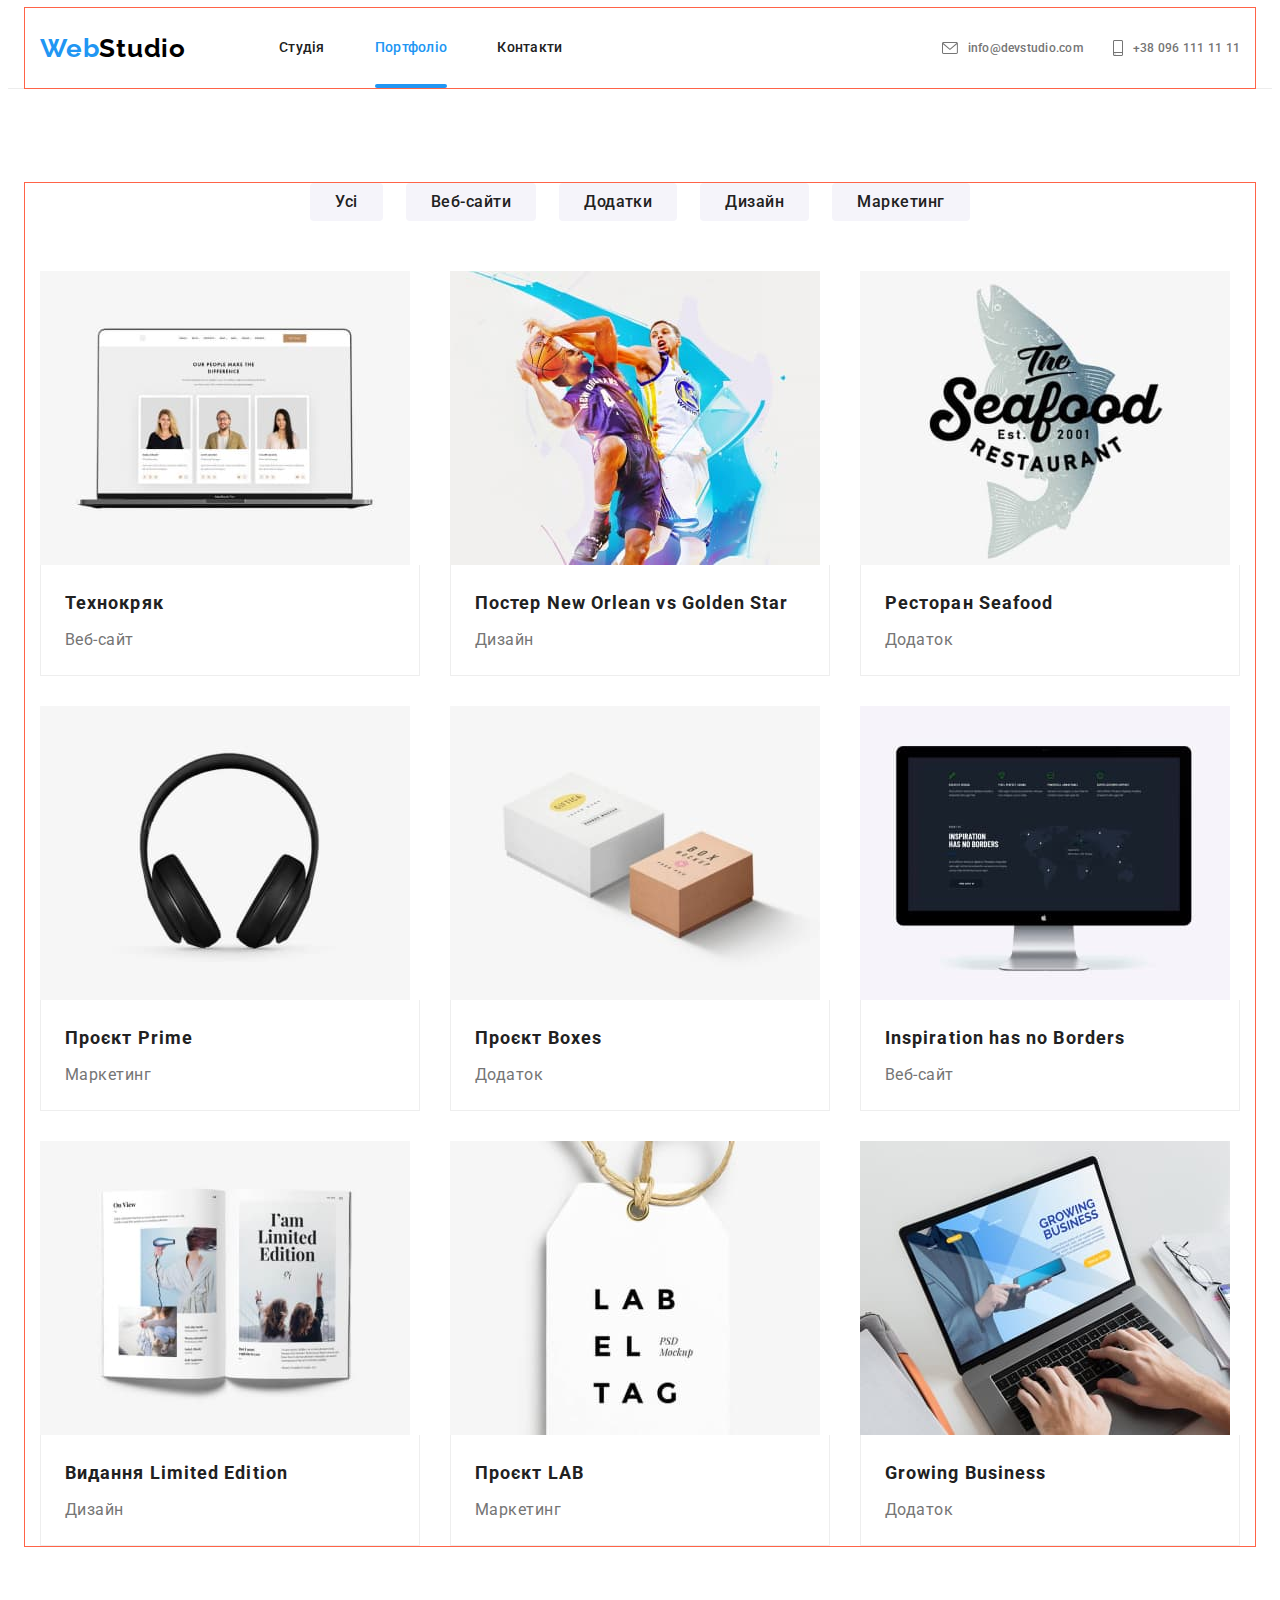
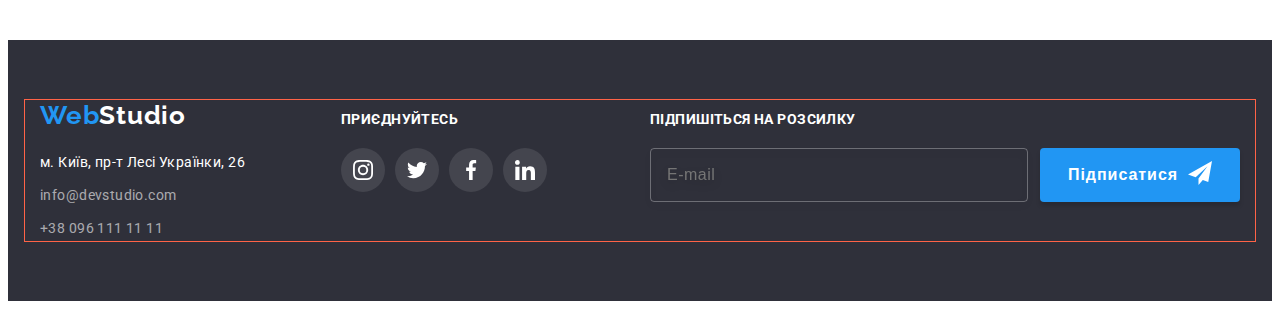
==== commit fd4e22b1: "add mobile menu for portfolio" ====
--- a/portfolio.html
+++ b/portfolio.html
@@ -58,6 +58,14 @@
             >
           </li>
         </ul>
+
+        <!-- Mobile menu button  -->
+        <button class="menu-toggle js-open-menu" aria-expanded="false" aria-controls="mobile-menu">
+          <svg width="40" height="40" aria-label="Menue switch">
+            <use class="js-open-menu" href="./images/icons.svg#icon-menu"></use>
+          </svg>
+        </button>
+        <!-- Mobile menu button end -->
       </div>
     </header>
 
@@ -346,5 +354,55 @@
         </div>
       </div>
     </footer>
+
+    <!-- Mobile menu -->
+
+    <div class="menu-container js-menu-container" id="mobile-menu">
+      <button class="menu-toggle js-close-menu">
+        <svg width="40" height="40" aria-label="Menue switch">
+          <use class="js-close-menu" href="./images/icons.svg#icon-close"></use>
+        </svg>
+      </button>
+      <nav class="mobile-nav-menu">
+        <ul class="mobile-nav list">
+          <li class="mobile-nav-list">
+            <a class="mobile-nav-link link" href="./index.html">Студія</a>
+          </li>
+          <li class="mobile-nav-list">
+            <a class="mobile-nav-link link current" href="./portfolio.html">Портфоліо</a>
+          </li>
+          <li class="mobile-nav-list">
+            <a class="mobile-nav-link link" href="./index.html">Контакти</a>
+          </li>
+        </ul>
+      </nav>
+
+      <ul class="mobile-contact-nav list">
+        <li class="mobile-link">
+          <a class="mobile-link-tel link" href="tel:+380961111111"> +38 096 111 11 11</a>
+        </li>
+        <li class="mobile-link">
+          <a class="mobile-link-mail link" href="mailto:info@devstudio.com">info@devstudio.com </a>
+        </li>
+      </ul>
+
+      <ul class="mobile-social-list list">
+        <li class="mobile-social-item">
+          <a class="mobile-social-link link" href="https://www.instagram.com/"> Instagram </a>
+        </li>
+        <li class="mobile-social-item">
+          <a class="mobile-social-link link" href="https://twitter.com/"> Twitter </a>
+        </li>
+        <li class="mobile-social-item">
+          <a class="mobile-social-link link" href="https://www.facebook.com/"> Facebook </a>
+        </li>
+        <li class="mobile-social-item">
+          <a class="mobile-social-link link" href="https://www.linkedin.com/"> LinkedIn </a>
+        </li>
+      </ul>
+    </div>
+    <!-- Mobile menue end -->
+
+    <script defer src="./js/menue.js"></script>
   </body>
 </html>
--- a/css/main.min.css
+++ b/css/main.min.css
@@ -1 +1 @@
-:root{--main-background-color: #ffffff;--additional-font-color: #ffffff;--accent-color: #2196f3;--accent-color-cards: rgba(33, 150, 243, 0.9);--btn-bg-color: #188ce8;--footer-font: #2f303a;--services-font-cl: rgba(47, 48, 58, 0.8);--main-font-color: #212121;--secondary-font-color: #757575;--form-font-color: rgba(255, 255, 255, 0.6);--border-form-color: rgba(255, 255, 255, 0.3);--section-color: #f5f4fa;--icon-color: #afb1b8;--border-color: rgba(33, 33, 33, 0.2);--comment-font-color: rgba(117, 117, 117, 0.5);--logo-font: "Raleway", sans-serif;--main-font: "Roboto", sans-serif}.visually-hidden{position:absolute;width:1px;height:1px;margin:-1px;border:0;padding:0;white-space:nowrap;-webkit-clip-path:inset(100%);clip-path:inset(100%);clip:rect(0 0 0 0);overflow:hidden}.modal-btn,.modal-btn-icon,.footer-mail-btn,.footer-btn,.works-btn,.choice-btn:not(:last-child),.main-section__btn{cursor:pointer}body{background-color:var(--main-background-color);font-family:var(--main-font);color:var(--main-font-color);font-size:14px;letter-spacing:.03em}h1,h2,h3,h4,h5,h6,p{margin:0}img{display:block;max-width:100%;height:auto}.link{text-decoration:none}.list{margin:0;padding:0;list-style:none}.header{border-bottom:1px solid #ececec}.header-list{display:-webkit-box;display:-ms-flexbox;display:flex;-webkit-box-align:center;-ms-flex-align:center;align-items:center}.header-nav{display:-webkit-box;display:-ms-flexbox;display:flex}.nav-menu{margin-left:93px}.header-nav-list{position:relative}.header-nav-list:not(:last-child){margin-right:50px}.header-nav-link{display:-webkit-box;display:-ms-flexbox;display:flex;-webkit-box-align:center;-ms-flex-align:center;align-items:center;padding-top:32px;padding-bottom:32px;font-weight:500;font-size:14px;line-height:1.14;letter-spacing:.02em;color:var(--main-font-color);-webkit-transition-property:color;transition-property:color;-webkit-transition-duration:250ms;transition-duration:250ms;-webkit-transition-timing-function:cubic-bezier(0.4, 0, 0.2, 1);transition-timing-function:cubic-bezier(0.4, 0, 0.2, 1)}.header-nav-link:hover,.header-nav-link:focus{color:var(--accent-color)}.header-nav-link.current{color:var(--accent-color)}.header-link{color:var(--secondary-font-color);display:-webkit-box;display:-ms-flexbox;display:flex;-webkit-box-align:center;-ms-flex-align:center;align-items:center;padding-top:32px;padding-bottom:32px;font-weight:500;font-size:14px;line-height:1.14;letter-spacing:.02em;-webkit-transition-property:color;transition-property:color;-webkit-transition-duration:250ms;transition-duration:250ms;-webkit-transition-timing-function:cubic-bezier(0.4, 0, 0.2, 1);transition-timing-function:cubic-bezier(0.4, 0, 0.2, 1)}.header-link:hover,.header-link:focus{color:var(--accent-color)}.contacts-icon{margin-right:10px;fill:currentColor}.nav-link{display:-webkit-box;display:-ms-flexbox;display:flex;margin-left:auto;-webkit-box-align:center;-ms-flex-align:center;align-items:center}.contact-nav:not(:last-child){margin-right:30px}.main-section{margin:0 auto;padding-top:200px;padding-bottom:200px;max-width:1600px;height:600px;background-color:var(--footer-font);background-image:-webkit-gradient(linear, left top, left bottom, from(rgba(47, 48, 58, 0.7)), to(rgba(47, 48, 58, 0.4))),url("../images/font.jpg");background-image:linear-gradient(180deg, rgba(47, 48, 58, 0.7), rgba(47, 48, 58, 0.4)),url("../images/font.jpg");background-size:cover;background-repeat:no-repeat;background-position:center;-webkit-box-shadow:0px 4px 4px 0px rgba(0,0,0,.25);box-shadow:0px 4px 4px 0px rgba(0,0,0,.25)}.main-section__title{margin-top:0;margin-bottom:30px;margin-left:auto;margin-right:auto;width:696px;font-weight:900;font-size:44px;line-height:1.36;letter-spacing:.06em;text-align:center;text-transform:uppercase;color:var(--main-background-color)}.logo{font-family:var(--logo-font);font-weight:700;font-size:26px;line-height:1.19;letter-spacing:.03em;color:#000;-webkit-transition-property:color;transition-property:color;-webkit-transition-duration:250ms;transition-duration:250ms;-webkit-transition-timing-function:cubic-bezier(0.4, 0, 0.2, 1);transition-timing-function:cubic-bezier(0.4, 0, 0.2, 1)}.logo:hover,.logo:focus{color:var(--accent-color)}.logo-first-part{color:var(--accent-color)}.footer-logo{color:var(--main-background-color);-webkit-transition-property:color;transition-property:color;-webkit-transition-duration:250ms;transition-duration:250ms;-webkit-transition-timing-function:cubic-bezier(0.4, 0, 0.2, 1);transition-timing-function:cubic-bezier(0.4, 0, 0.2, 1)}.main-section__btn{display:block;padding:10px 32px;text-align:center;min-width:216px;margin-left:auto;margin-right:auto;font-family:inherit;font-weight:700;font-size:16px;line-height:1.88;display:-webkit-box;display:-ms-flexbox;display:flex;-webkit-box-align:center;-ms-flex-align:center;align-items:center;text-align:center;letter-spacing:.06em;color:var(--main-background-color);background-color:var(--accent-color);border-radius:4px;border:none;-webkit-transition-property:background-color,-webkit-box-shadow;transition-property:background-color,-webkit-box-shadow;transition-property:background-color,box-shadow;transition-property:background-color,box-shadow,-webkit-box-shadow;-webkit-transition-duration:250ms;transition-duration:250ms;-webkit-transition-timing-function:cubic-bezier(0.4, 0, 0.2, 1);transition-timing-function:cubic-bezier(0.4, 0, 0.2, 1)}.main-section__btn:active,.main-section__btn:hover,.main-section__btn:focus{background-color:var(--btn-bg-color);-webkit-box-shadow:0px 4px 4px rgba(0,0,0,.25);box-shadow:0px 4px 4px rgba(0,0,0,.25)}.choice-btn:not(:last-child){margin-right:8px}.works-btn{display:block;padding:6px 25px;font-family:inherit;font-weight:500;font-size:16px;line-height:1.63;letter-spacing:.03em;text-align:center;border-radius:4px;background-color:var(--section-color);color:var(--main-font-color);border:none;-webkit-transition-property:color,background-color,-webkit-box-shadow;transition-property:color,background-color,-webkit-box-shadow;transition-property:color,background-color,box-shadow;transition-property:color,background-color,box-shadow,-webkit-box-shadow;-webkit-transition-duration:250ms;transition-duration:250ms;-webkit-transition-timing-function:cubic-bezier(0.4, 0, 0.2, 1);transition-timing-function:cubic-bezier(0.4, 0, 0.2, 1)}.works-btn:active,.works-btn:hover,.works-btn:focus{background-color:var(--accent-color);color:var(--main-background-color);-webkit-box-shadow:0px 4px 4px rgba(0,0,0,.25);box-shadow:0px 4px 4px rgba(0,0,0,.25)}.footer-btn{position:relative;width:200px;background-color:var(--accent-color);border:none;-webkit-box-shadow:0px 4px 4px rgba(0,0,0,.15);box-shadow:0px 4px 4px rgba(0,0,0,.15);border-radius:4px;font-weight:700;font-size:16px;line-height:1.88;letter-spacing:.06em;-webkit-box-align:center;-ms-flex-align:center;align-items:center;text-align:left;color:var(--additional-font-color);padding:10px 28px;-webkit-transition-property:background-color,-webkit-box-shadow;transition-property:background-color,-webkit-box-shadow;transition-property:background-color,box-shadow;transition-property:background-color,box-shadow,-webkit-box-shadow;-webkit-transition-duration:250ms;transition-duration:250ms;-webkit-transition-timing-function:cubic-bezier(0.4, 0, 0.2, 1);transition-timing-function:cubic-bezier(0.4, 0, 0.2, 1)}.footer-btn:hover,.footer-btn:focus{background-color:var(--btn-bg-color);-webkit-box-shadow:0px 4px 4px rgba(0,0,0,.25);box-shadow:0px 4px 4px rgba(0,0,0,.25)}.footer-mail-btn{position:absolute;top:13px;right:28px;fill:var(--main-background-color)}.benefits{padding-top:94px;padding-bottom:94px}.benefits__list{display:-webkit-box;display:-ms-flexbox;display:flex}.benefits__item:not(:last-child){margin-right:30px}.benefits__item::before{content:"";display:block;height:120px;background-color:var(--section-color);border-radius:4px;background-position:center;background-repeat:no-repeat}.benefits__item--antenna::before{background-image:url("../images/antenna.svg")}.benefits__item--clock::before{background-image:url("../images/clock.svg")}.benefits__item--diagram::before{background-image:url("../images/diagram.svg")}.benefits__item--astronaut::before{background-image:url("../images/astronaut.svg")}.benefits__title{font-weight:700;font-size:14px;line-height:1.14;letter-spacing:.03em;margin-top:30px;margin-bottom:10px;text-transform:uppercase;color:var(--main-font-color)}.benefits__content{font-size:14px;line-height:1.71;letter-spacing:.03em;margin-top:0;margin-bottom:0;color:var(--secondary-font-color)}.container{width:1200px;padding-left:15px;padding-right:15px;margin:0 auto}.current{color:var(--accent-color)}.current::after{display:inline-block;position:absolute;content:"";bottom:0;width:100%;height:4px;border-radius:2px;background-color:var(--accent-color)}.services{padding-top:0;padding-bottom:94px}.services__list{display:-webkit-box;display:-ms-flexbox;display:flex}.services__item{position:relative}.services__item:not(:last-child){margin-right:30px}.servises__title{margin-bottom:50px;font-weight:700;font-size:36px;line-height:1.17;letter-spacing:.03em;text-align:center;color:var(--main-font-color)}.services__name{position:absolute;bottom:0;width:100%;min-height:70px;font-weight:700;font-size:14px;line-height:1.14;text-transform:uppercase;display:-webkit-box;display:-ms-flexbox;display:flex;-webkit-box-align:center;-ms-flex-align:center;align-items:center;-webkit-box-pack:center;-ms-flex-pack:center;justify-content:center;color:var(--additional-font-color);background-color:var(--services-font-cl)}.team{padding-top:94px;padding-bottom:94px;background-color:var(--section-color)}.team__list{display:-webkit-box;display:-ms-flexbox;display:flex}.team__item{background-color:var(--main-background-color);-webkit-box-shadow:0px 1px 3px rgba(0,0,0,.12),0px 1px 1px rgba(0,0,0,.14),0px 2px 1px rgba(0,0,0,.2);box-shadow:0px 1px 3px rgba(0,0,0,.12),0px 1px 1px rgba(0,0,0,.14),0px 2px 1px rgba(0,0,0,.2);border-radius:0px 0px 4px 4px}.team__item:not(:last-child){margin-right:30px}.team__title{margin-bottom:50px;font-weight:700;font-size:36px;line-height:1.17;letter-spacing:.03em;text-align:center;color:var(--main-font-color)}.member{padding:30px 0}.team__member{margin-top:0;margin:0;margin-bottom:10px;font-weight:500;font-size:16px;line-height:1.19;letter-spacing:.03em;text-align:center;color:var(--main-font-color)}.team__position{margin:0;margin-bottom:16px;font-size:16px;line-height:1.19;letter-spacing:.03em;text-align:center;color:var(--secondary-font-color)}.clients{padding-top:94px;padding-bottom:94px}.clients__list{display:-webkit-box;display:-ms-flexbox;display:flex;-ms-flex-wrap:wrap;flex-wrap:wrap;gap:30px;-webkit-box-align:center;-ms-flex-align:center;align-items:center;-webkit-box-pack:center;-ms-flex-pack:center;justify-content:center;border-color:#afb1b8}.clients__link{display:-webkit-box;display:-ms-flexbox;display:flex;-webkit-box-align:center;-ms-flex-align:center;align-items:center;-webkit-box-pack:center;-ms-flex-pack:center;justify-content:center;width:170px;height:92px;background-color:var(--main-background-color);fill:var(--icon-color);border:1px solid var(--icon-color);border-radius:4px;-webkit-transition-property:fill,border;transition-property:fill,border;-webkit-transition-duration:250ms;transition-duration:250ms;-webkit-transition-timing-function:cubic-bezier(0.4, 0, 0.2, 1);transition-timing-function:cubic-bezier(0.4, 0, 0.2, 1)}.clients__link:hover,.clients__link:focus{fill:var(--accent-color);border:1px solid var(--accent-color)}.clients__title{margin-bottom:50px;font-weight:700;font-size:36px;line-height:1.17;letter-spacing:.03em;text-align:center;color:var(--main-font-color)}.footer{padding-top:60px;padding-bottom:60px;background-color:var(--footer-font)}.footer-address{margin-top:20px;font-style:normal}.address-link{font-size:14px;line-height:1.71;letter-spacing:.03em;color:var(--main-background-color);-webkit-transition-property:color;transition-property:color;-webkit-transition-duration:250ms;transition-duration:250ms;-webkit-transition-timing-function:cubic-bezier(0.4, 0, 0.2, 1);transition-timing-function:cubic-bezier(0.4, 0, 0.2, 1)}.address-link:hover,.address-link:focus{color:var(--accent-color)}.footer-link{font-size:14px;line-height:1.71;letter-spacing:.03em;color:rgba(255,255,255,.6);-webkit-transition-property:color;transition-property:color;-webkit-transition-duration:250ms;transition-duration:250ms;-webkit-transition-timing-function:cubic-bezier(0.4, 0, 0.2, 1);transition-timing-function:cubic-bezier(0.4, 0, 0.2, 1)}.footer-link:hover,.footer-link:focus{color:var(--accent-color)}.footer-list:not(:last-child){margin-bottom:9px}.footer-container{display:-webkit-box;display:-ms-flexbox;display:flex;-webkit-box-align:baseline;-ms-flex-align:baseline;align-items:baseline}.footer-title,.footer-mail-title{margin-bottom:20px;font-weight:700;font-size:14px;line-height:1.14;letter-spacing:.03em;text-transform:uppercase;color:var(--main-background-color)}.footer-address-container{min-width:231px;margin-right:70px}.footer-social-link{display:-webkit-box;display:-ms-flexbox;display:flex;-webkit-box-align:center;-ms-flex-align:center;align-items:center;-webkit-box-pack:center;-ms-flex-pack:center;justify-content:center;background-color:rgba(255,255,255,.1);fill:var(--main-background-color);border-radius:50%;width:44px;height:44px;-webkit-transition-property:background-color;transition-property:background-color;-webkit-transition-duration:250ms;transition-duration:250ms;-webkit-transition-timing-function:cubic-bezier(0.4, 0, 0.2, 1);transition-timing-function:cubic-bezier(0.4, 0, 0.2, 1)}.footer-social-link:hover,.footer-social-link:focus{background-color:var(--accent-color)}.footer-social-list{display:-webkit-box;display:-ms-flexbox;display:flex;gap:10px}.footer-mail-container{margin-left:auto}.footer-form{margin:right 12px;display:-webkit-box;display:-ms-flexbox;display:flex;gap:12px}.footer-form input{font-size:16px;line-height:1.25;letter-spacing:.03em;-webkit-box-align:center;-ms-flex-align:center;align-items:center;color:rgba(255,255,255,.6);padding-left:16px}.footer-email{width:358px;height:50px;background-color:rgba(0,0,0,0);border:1px solid rgba(255,255,255,.3);-webkit-filter:drop-shadow(0px 4px 4px rgba(0, 0, 0, 0.15));filter:drop-shadow(0px 4px 4px rgba(0, 0, 0, 0.15));border-radius:4px}.backdrop{position:fixed;top:0;left:0;width:100%;height:100%;background-color:rgba(0,0,0,.2);-webkit-transition:opacity 250ms cubic-bezier(0.4, 0, 0.2, 1);transition:opacity 250ms cubic-bezier(0.4, 0, 0.2, 1)}.backdrop.is-hidden{opacity:0;pointer-events:none}.backdrop.is-hidden .modal{-webkit-transform:translate(-50%, -50%) scale(0.9);transform:translate(-50%, -50%) scale(0.9)}.modal{position:absolute;top:50%;left:50%;padding:40px;min-width:528px;min-height:581px;background-color:var(--main-background-color);-webkit-box-shadow:0px 1px 3px rgba(0,0,0,.12),0px 1px 1px rgba(0,0,0,.14),0px 2px 1px rgba(0,0,0,.2);box-shadow:0px 1px 3px rgba(0,0,0,.12),0px 1px 1px rgba(0,0,0,.14),0px 2px 1px rgba(0,0,0,.2);border-radius:4px;-webkit-transform:translate(-50%, -50%) scale(1);transform:translate(-50%, -50%) scale(1);-webkit-transition:-webkit-transform 250ms cubic-bezier(0.4, 0, 0.2, 1);transition:-webkit-transform 250ms cubic-bezier(0.4, 0, 0.2, 1);transition:transform 250ms cubic-bezier(0.4, 0, 0.2, 1);transition:transform 250ms cubic-bezier(0.4, 0, 0.2, 1), -webkit-transform 250ms cubic-bezier(0.4, 0, 0.2, 1)}.modal-title{font-weight:700;font-size:20px;line-height:1.15;letter-spacing:.03em;text-align:center;color:var(--main-font-color);margin-bottom:12px}.modal-btn-icon{display:-webkit-box;display:-ms-flexbox;display:flex;position:absolute;top:8px;right:8px;width:30px;height:30px;margin:8px 8px 2px auto;-webkit-box-pack:center;-ms-flex-pack:center;justify-content:center;-webkit-box-align:center;-ms-flex-align:center;align-items:center;background-color:var(--main-background-color);border:1px solid rgba(0,0,0,.1);border-radius:50%;-webkit-transition-property:fill,-webkit-box-shadow;transition-property:fill,-webkit-box-shadow;transition-property:fill,box-shadow;transition-property:fill,box-shadow,-webkit-box-shadow;-webkit-transition-duration:250ms;transition-duration:250ms;-webkit-transition-timing-function:cubic-bezier(0.4, 0, 0.2, 1);transition-timing-function:cubic-bezier(0.4, 0, 0.2, 1)}.modal-btn-icon:hover,.modal-btn-icon:focus{-webkit-box-shadow:0px 4px 4px rgba(0,0,0,.15);box-shadow:0px 4px 4px rgba(0,0,0,.15);fill:var(--accent-color)}.modal-btn{font-weight:700;font-size:16px;line-height:1.88;letter-spacing:.06em;display:block;text-align:center;margin-left:auto;margin-right:auto;min-width:200px;min-height:50px;background-color:var(--accent-color);color:var(--main-background-color);-webkit-box-shadow:0px 4px 4px rgba(0,0,0,.15);box-shadow:0px 4px 4px rgba(0,0,0,.15);border-radius:4px;border:none;-webkit-transition-property:background-color,-webkit-box-shadow;transition-property:background-color,-webkit-box-shadow;transition-property:background-color,box-shadow;transition-property:background-color,box-shadow,-webkit-box-shadow;-webkit-transition-duration:250ms;transition-duration:250ms;-webkit-transition-timing-function:cubic-bezier(0.4, 0, 0.2, 1);transition-timing-function:cubic-bezier(0.4, 0, 0.2, 1)}.modal-btn:hover,.modal-btn:focus{background-color:var(--btn-bg-color);-webkit-box-shadow:0px 4px 4px rgba(0,0,0,.25);box-shadow:0px 4px 4px rgba(0,0,0,.25)}.our-works{padding-top:94px;padding-bottom:94px}.works{padding:20px 24px;border:1px solid #eee;border-top:0}.works-choise{display:-webkit-box;display:-ms-flexbox;display:flex;-webkit-box-pack:center;-ms-flex-pack:center;justify-content:center;margin-bottom:50px}.works-card{display:-webkit-box;display:-ms-flexbox;display:flex;-ms-flex-wrap:wrap;flex-wrap:wrap}.works-list{margin-top:0;margin-right:30px;margin-bottom:30px;-ms-flex-preferred-size:calc((100% - 60px)/3);flex-basis:calc((100% - 60px)/3)}.works-list:nth-child(3n){margin-right:0}.works-list:nth-last-child(-n+3){margin-bottom:0}.works-link{display:block;-webkit-transition-property:-webkit-box-shadow;transition-property:-webkit-box-shadow;transition-property:box-shadow;transition-property:box-shadow, -webkit-box-shadow;-webkit-transition-duration:250ms;transition-duration:250ms;-webkit-transition-timing-function:cubic-bezier(0.4, 0, 0.2, 1);transition-timing-function:cubic-bezier(0.4, 0, 0.2, 1)}.works-link:hover,.works-link:focus{-webkit-box-shadow:0px 4px 4px rgba(0,0,0,.25);box-shadow:0px 4px 4px rgba(0,0,0,.25)}.works-title{margin-top:0;margin-bottom:4px;font-weight:700;font-size:18px;line-height:2;letter-spacing:.06em;color:var(--main-font-color)}.works-item{margin-top:0;font-size:16px;line-height:1.88;letter-spacing:.03em;color:var(--secondary-font-color)}.description{position:relative;overflow:hidden}.works-description{-webkit-transform:translateY(100%);transform:translateY(100%);position:absolute;top:0;left:0;visibility:visible;font-size:18px;line-height:1.56;letter-spacing:.03em;background-color:var(--accent-color-cards);color:var(--main-background-color);padding:63px 24px;-webkit-transition:-webkit-transform 250ms cubic-bezier(0.4, 0, 0.2, 1);transition:-webkit-transform 250ms cubic-bezier(0.4, 0, 0.2, 1);transition:transform 250ms cubic-bezier(0.4, 0, 0.2, 1);transition:transform 250ms cubic-bezier(0.4, 0, 0.2, 1), -webkit-transform 250ms cubic-bezier(0.4, 0, 0.2, 1)}.works-link:hover .works-description{-webkit-transform:translateY(0);transform:translateY(0)}.form-field{position:relative;display:-webkit-box;display:-ms-flexbox;display:flex;-webkit-box-orient:vertical;-webkit-box-direction:normal;-ms-flex-direction:column;flex-direction:column;margin-bottom:10px;-webkit-transition-property:border-color;transition-property:border-color;-webkit-transition-duration:250ms;transition-duration:250ms;-webkit-transition-timing-function:cubic-bezier(0.4, 0, 0.2, 1);transition-timing-function:cubic-bezier(0.4, 0, 0.2, 1)}.form-field label{color:var(--secondary-font-color);font-size:12px;line-height:1.17;letter-spacing:.01em;margin-bottom:4px}.input-field{margin:0;width:100%;height:40px;outline:rgba(0,0,0,0);padding:11px 42px 12px;border:1px solid var(--border-color);border-radius:4px;color:var(--secondary-font-color);-webkit-transition-property:border;transition-property:border;-webkit-transition-duration:250ms;transition-duration:250ms;-webkit-transition-timing-function:cubic-bezier(0.4, 0, 0.2, 1);transition-timing-function:cubic-bezier(0.4, 0, 0.2, 1)}.input-field:hover,.input-field:focus{border:none;border:1px solid var(--accent-color);border-radius:4px}.form-icon{position:absolute;top:50%;bottom:11px;left:12px;fill:var(--main-font-color);-webkit-transition-property:fill;transition-property:fill;-webkit-transition-duration:250ms;transition-duration:250ms;-webkit-transition-timing-function:cubic-bezier(0.4, 0, 0.2, 1);transition-timing-function:cubic-bezier(0.4, 0, 0.2, 1)}.input-field:hover+.form-icon,.input-field:focus-within+.form-icon{fill:var(--accent-color)}textarea{resize:none;height:120px;border:none;border:1px solid var(--border-color);border-radius:4px;padding:12px 16px;color:var(--comment-font-color);font-size:12px;line-height:1.17;letter-spacing:.01em}.input-field-comment{padding:12px 16px;height:120px}.conditions-field{-webkit-box-orient:horizontal;-webkit-box-direction:normal;-ms-flex-direction:row;flex-direction:row;-webkit-box-pack:center;-ms-flex-pack:center;justify-content:center;color:var(--secondary-font-color);font-size:14px;line-height:1.71;letter-spacing:.03em;margin-bottom:4px;margin-top:20px;margin-bottom:30px}.conditions{font-size:14px;line-height:1.71;letter-spacing:.03em;color:var(--secondary-font-color)}.conditions-link{color:var(--accent-color)}.form-checkbox{-webkit-appearance:none;-moz-appearance:none;appearance:none;margin-left:14px;margin-right:7px;width:16px;height:15px;border-radius:4px;background-color:#fff;background-repeat:no-repeat;background-position:50% 50%;border:1px solid var(--accent-color);cursor:pointer}.form-checkbox:checked{background-image:url("data:image/svg+xml,%3Csvg xmlns='http://www.w3.org/2000/svg' width='16' height='15' fill='none'%3E%3Crect width='16' height='15' fill='%232196F3' rx='2'/%3E%3Cpath fill='%23fff' stroke='%23fff' stroke-width='.2' d='m3.957 7.752-.069-.066-.069.065-.888.842-.076.072.076.073 3.496 3.334.069.066.069-.066 7.504-7.158.076-.073-.076-.072-.882-.841-.069-.066-.069.066-6.553 6.246-2.539-2.422Z'/%3E%3C/svg%3E%0A");background-repeat:no-repeat}.social__list{display:-webkit-box;display:-ms-flexbox;display:flex;-webkit-box-pack:center;-ms-flex-pack:center;justify-content:center;gap:10px}.social__link{display:-webkit-box;display:-ms-flexbox;display:flex;-webkit-box-align:center;-ms-flex-align:center;align-items:center;-webkit-box-pack:center;-ms-flex-pack:center;justify-content:center;width:44px;height:44px;background-color:var(--main-background-color);fill:var(--icon-color);border-radius:50%;-webkit-transition-property:fill,background-color;transition-property:fill,background-color;-webkit-transition-duration:250ms;transition-duration:250ms;-webkit-transition-timing-function:cubic-bezier(0.4, 0, 0.2, 1);transition-timing-function:cubic-bezier(0.4, 0, 0.2, 1)}.social__link:hover,.social__link:focus{fill:var(--main-background-color);background-color:var(--accent-color)}/*# sourceMappingURL=main.min.css.map */+:root{--main-background-color: #ffffff;--additional-font-color: #ffffff;--accent-color: #2196f3;--accent-color-cards: rgba(33, 150, 243, 0.9);--btn-bg-color: #188ce8;--footer-font: #2f303a;--services-font-cl: rgba(47, 48, 58, 0.8);--main-font-color: #212121;--secondary-font-color: #757575;--form-font-color: rgba(255, 255, 255, 0.6);--border-form-color: rgba(255, 255, 255, 0.3);--section-color: #f5f4fa;--icon-color: #afb1b8;--border-color: rgba(33, 33, 33, 0.2);--comment-font-color: rgba(117, 117, 117, 0.5);--logo-font: "Raleway", sans-serif;--main-font: "Roboto", sans-serif}.visually-hidden{position:absolute;width:1px;height:1px;margin:-1px;border:0;padding:0;white-space:nowrap;-webkit-clip-path:inset(100%);clip-path:inset(100%);clip:rect(0 0 0 0);overflow:hidden}.modal-btn,.modal-btn-icon,.footer-mail-btn,.footer-btn,.works-btn,.choice-btn:not(:last-child),.main-section__btn{cursor:pointer}body{background-color:var(--main-background-color);font-family:var(--main-font);color:var(--main-font-color);font-size:14px;letter-spacing:.03em}body.modal-open{overflow:hidden}h1,h2,h3,h4,h5,h6,p{margin:0}img{display:block;max-width:100%;height:auto}.link{text-decoration:none}.list{margin:0;padding:0;list-style:none}.header{border-bottom:1px solid #ececec}.header-nav-list{position:relative}.header-nav-list:not(:last-child){margin-right:50px}.header-list{display:-webkit-box;display:-ms-flexbox;display:flex;-webkit-box-align:center;-ms-flex-align:center;align-items:center}.nav-menu{display:none}@media screen and (min-width: 768px){.nav-menu{display:block;margin-left:93px}}.header-nav{display:-webkit-box;display:-ms-flexbox;display:flex}.header-nav-link{display:-webkit-box;display:-ms-flexbox;display:flex;-webkit-box-align:center;-ms-flex-align:center;align-items:center;padding-top:32px;padding-bottom:32px;font-weight:500;font-size:14px;line-height:1.14;letter-spacing:.02em;color:var(--main-font-color);-webkit-transition-property:color;transition-property:color;-webkit-transition-duration:250ms;transition-duration:250ms;-webkit-transition-timing-function:cubic-bezier(0.4, 0, 0.2, 1);transition-timing-function:cubic-bezier(0.4, 0, 0.2, 1)}.header-nav-link:hover,.header-nav-link:focus{color:var(--accent-color)}.header-nav-link.current{color:var(--accent-color)}.header-link{color:var(--secondary-font-color);display:-webkit-box;display:-ms-flexbox;display:flex;-webkit-box-align:center;-ms-flex-align:center;align-items:center;padding-top:32px;padding-bottom:32px;font-weight:500;font-size:14px;line-height:1.14;letter-spacing:.02em;-webkit-transition-property:color;transition-property:color;-webkit-transition-duration:250ms;transition-duration:250ms;-webkit-transition-timing-function:cubic-bezier(0.4, 0, 0.2, 1);transition-timing-function:cubic-bezier(0.4, 0, 0.2, 1)}@media screen and (min-width: 768px){.header-link{font-weight:500;font-size:12px;line-height:1.17;letter-spacing:.02em}}@media screen and (min-width: 768px)and (max-width: 1199px){.header-link{padding-top:0px;padding-bottom:0px}}.header-link:hover,.header-link:focus{color:var(--accent-color)}.contacts-icon{margin-right:10px;fill:currentColor}.nav-link{display:-webkit-box;display:-ms-flexbox;display:flex;margin-left:auto;-webkit-box-align:center;-ms-flex-align:center;align-items:center}@media screen and (max-width: 767px){.nav-link{display:none}}@media screen and (min-width: 768px)and (max-width: 1199px){.nav-link{display:block}}.contact-nav:not(:last-child){margin-right:30px}@media screen and (min-width: 768px)and (max-width: 1199px){.contact-nav:not(:last-child){margin-right:0px;margin-bottom:10px}}.main-section{margin:0 auto;padding-top:118px;padding-bottom:118px;max-width:1600px;background-color:var(--footer-font);background-image:-webkit-gradient(linear, left top, left bottom, from(rgba(47, 48, 58, 0.7)), to(rgba(47, 48, 58, 0.4))),url("../images/font.jpg");background-image:linear-gradient(180deg, rgba(47, 48, 58, 0.7), rgba(47, 48, 58, 0.4)),url("../images/font.jpg");background-size:cover;background-repeat:no-repeat;background-position:center;-webkit-box-shadow:0px 4px 4px 0px rgba(0,0,0,.25);box-shadow:0px 4px 4px 0px rgba(0,0,0,.25)}@media screen and (min-width: 1200px){.main-section{padding-top:200px;padding-bottom:200px;height:600px}}.main-section__title{margin-top:0;margin-bottom:30px;margin-left:auto;margin-right:auto;font-weight:900;font-size:26px;line-height:1.62;letter-spacing:.06em;text-align:center;text-transform:uppercase;color:var(--main-background-color)}@media screen and (min-width: 768px){.main-section__title{width:360px}}@media screen and (min-width: 1200px){.main-section__title{font-weight:900;font-size:44px;line-height:1.36;letter-spacing:.06em;width:696px}}.logo{font-family:var(--logo-font);font-weight:700;font-size:24px;line-height:1.17;letter-spacing:.03em;color:#000;-webkit-transition-property:color;transition-property:color;-webkit-transition-duration:250ms;transition-duration:250ms;-webkit-transition-timing-function:cubic-bezier(0.4, 0, 0.2, 1);transition-timing-function:cubic-bezier(0.4, 0, 0.2, 1)}@media screen and (max-width: 767px){.logo{padding-top:16px;padding-bottom:16px}}@media screen and (min-width: 1200px){.logo{font-weight:700;font-size:26px;line-height:1.19;letter-spacing:.03em}}.logo:hover,.logo:focus{color:var(--accent-color)}.logo-first-part{color:var(--accent-color)}.footer-logo{padding-top:0px;padding-bottom:0px;color:var(--main-background-color);-webkit-transition-property:color;transition-property:color;-webkit-transition-duration:250ms;transition-duration:250ms;-webkit-transition-timing-function:cubic-bezier(0.4, 0, 0.2, 1);transition-timing-function:cubic-bezier(0.4, 0, 0.2, 1)}.main-section__btn{display:block;padding:10px 32px;text-align:center;min-width:216px;margin-left:auto;margin-right:auto;font-family:inherit;font-weight:700;font-size:16px;line-height:1.88;letter-spacing:.06em;display:-webkit-box;display:-ms-flexbox;display:flex;-webkit-box-align:center;-ms-flex-align:center;align-items:center;text-align:center;color:var(--main-background-color);background-color:var(--accent-color);border-radius:4px;border:none;-webkit-transition-property:background-color,-webkit-box-shadow;transition-property:background-color,-webkit-box-shadow;transition-property:background-color,box-shadow;transition-property:background-color,box-shadow,-webkit-box-shadow;-webkit-transition-duration:250ms;transition-duration:250ms;-webkit-transition-timing-function:cubic-bezier(0.4, 0, 0.2, 1);transition-timing-function:cubic-bezier(0.4, 0, 0.2, 1)}.main-section__btn:active,.main-section__btn:hover,.main-section__btn:focus{background-color:var(--btn-bg-color);-webkit-box-shadow:0px 4px 4px rgba(0,0,0,.25);box-shadow:0px 4px 4px rgba(0,0,0,.25)}@media screen and (min-width: 768px){.choice-btn:not(:last-child){margin-right:8px}}.works-btn{display:block;padding:6px 25px;font-family:inherit;font-weight:500;font-size:16px;line-height:1.63;letter-spacing:.03em;text-align:center;border-radius:4px;background-color:var(--section-color);color:var(--main-font-color);border:none;-webkit-transition-property:color,background-color,-webkit-box-shadow;transition-property:color,background-color,-webkit-box-shadow;transition-property:color,background-color,box-shadow;transition-property:color,background-color,box-shadow,-webkit-box-shadow;-webkit-transition-duration:250ms;transition-duration:250ms;-webkit-transition-timing-function:cubic-bezier(0.4, 0, 0.2, 1);transition-timing-function:cubic-bezier(0.4, 0, 0.2, 1)}.works-btn:active,.works-btn:hover,.works-btn:focus{background-color:var(--accent-color);color:var(--main-background-color);-webkit-box-shadow:0px 4px 4px rgba(0,0,0,.25);box-shadow:0px 4px 4px rgba(0,0,0,.25)}.footer-btn{position:relative;width:200px;background-color:var(--accent-color);border:none;-webkit-box-shadow:0px 4px 4px rgba(0,0,0,.15);box-shadow:0px 4px 4px rgba(0,0,0,.15);border-radius:4px;font-weight:700;font-size:16px;line-height:1.88;letter-spacing:.06em;-webkit-box-align:center;-ms-flex-align:center;align-items:center;text-align:left;color:var(--additional-font-color);padding:10px 28px;-webkit-transition-property:background-color,-webkit-box-shadow;transition-property:background-color,-webkit-box-shadow;transition-property:background-color,box-shadow;transition-property:background-color,box-shadow,-webkit-box-shadow;-webkit-transition-duration:250ms;transition-duration:250ms;-webkit-transition-timing-function:cubic-bezier(0.4, 0, 0.2, 1);transition-timing-function:cubic-bezier(0.4, 0, 0.2, 1)}.footer-btn:hover,.footer-btn:focus{background-color:var(--btn-bg-color);-webkit-box-shadow:0px 4px 4px rgba(0,0,0,.25);box-shadow:0px 4px 4px rgba(0,0,0,.25)}.footer-mail-btn{position:absolute;top:13px;right:28px;fill:var(--main-background-color)}.benefits{padding-top:60px;padding-bottom:60px}@media screen and (min-width: 1200px){.benefits{padding-top:94px;padding-bottom:94px}}.benefits__list{display:block}@media screen and (min-width: 768px){.benefits__list{display:-webkit-box;display:-ms-flexbox;display:flex;-ms-flex-wrap:wrap;flex-wrap:wrap}}@media screen and (min-width: 1200px){.benefits__list{display:-webkit-box;display:-ms-flexbox;display:flex;-ms-flex-wrap:nowrap;flex-wrap:nowrap}}@media screen and (min-width: 768px){.benefits__item{max-width:354px}}@media screen and (min-width: 1200px){.benefits__item{max-width:270px}}.benefits__item::before{content:"";display:block;height:120px;background-color:var(--section-color);border-radius:4px;background-position:center;background-repeat:no-repeat}.benefits__item:not(:last-child){margin-right:0px;margin-bottom:30px}@media screen and (min-width: 1200px){.benefits__item:not(:last-child){margin-right:30px;margin-bottom:0px}}@media screen and (min-width: 768px){.benefits__item:not(:nth-child(2n)){margin-right:30px}}@media screen and (min-width: 768px){.benefits__item:nth-last-child(-n+2){margin-bottom:0px}}.benefits__item--antenna::before{background-image:url("../images/antenna.svg")}.benefits__item--clock::before{background-image:url("../images/clock.svg")}.benefits__item--diagram::before{background-image:url("../images/diagram.svg")}.benefits__item--astronaut::before{background-image:url("../images/astronaut.svg")}.benefits__title{font-weight:700;font-size:14px;line-height:1.14;letter-spacing:.03em;margin-top:30px;margin-bottom:10px;text-transform:uppercase;color:var(--main-font-color)}@media screen and (max-width: 767px){.benefits__title{text-align:center}}.benefits__content{font-size:14px;line-height:1.71;letter-spacing:.03em;margin-top:0;margin-bottom:0;color:var(--secondary-font-color)}.container{width:1200px;padding-left:15px;padding-right:15px;margin:0 auto;outline:1px solid tomato}@media screen and (min-width: 480px){.container{width:480px}}@media screen and (min-width: 768px){.container{width:768px}}@media screen and (min-width: 1200px){.container{width:1200px}}.current{color:var(--accent-color)}.current::after{display:inline-block;position:absolute;content:"";bottom:0;width:100%;height:4px;border-radius:2px;background-color:var(--accent-color)}@media screen and (max-width: 767px){.current::after{display:none}}.services{padding-top:0;padding-bottom:94px}@media screen and (max-width: 1199px){.services{display:none}}.services__list{display:-webkit-box;display:-ms-flexbox;display:flex}.services__item{position:relative}.services__item:not(:last-child){margin-right:30px}.servises__title{margin-bottom:50px;font-weight:700;font-size:36px;line-height:1.17;letter-spacing:.03em;text-align:center;color:var(--main-font-color)}.services__name{position:absolute;bottom:0;width:100%;min-height:70px;font-weight:700;font-size:14px;line-height:1.14;text-transform:uppercase;display:-webkit-box;display:-ms-flexbox;display:flex;-webkit-box-align:center;-ms-flex-align:center;align-items:center;-webkit-box-pack:center;-ms-flex-pack:center;justify-content:center;color:var(--additional-font-color);background-color:var(--services-font-cl)}.team{padding-top:60px;padding-bottom:60px;background-color:var(--section-color)}@media screen and (min-width: 1200px){.team{padding-top:94px;padding-bottom:94px}}.team__list{display:block}@media screen and (min-width: 768px){.team__list{display:-webkit-box;display:-ms-flexbox;display:flex;-ms-flex-wrap:wrap;flex-wrap:wrap;gap:30px}}.team__item{background-color:var(--main-background-color);-webkit-box-shadow:0px 1px 3px rgba(0,0,0,.12),0px 1px 1px rgba(0,0,0,.14),0px 2px 1px rgba(0,0,0,.2);box-shadow:0px 1px 3px rgba(0,0,0,.12),0px 1px 1px rgba(0,0,0,.14),0px 2px 1px rgba(0,0,0,.2);border-radius:0px 0px 4px 4px}.team__item:not(:last-child){margin-bottom:30px}@media screen and (min-width: 768px){.team__item:not(:last-child){margin-bottom:0px}}@media screen and (min-width: 1200px){.team__item:not(:last-child){margin-bottom:0px}}.team__title{font-weight:700;font-size:28px;line-height:1.18;letter-spacing:.03em;margin-bottom:30px;text-align:center;color:var(--main-font-color)}@media screen and (min-width: 1200px){.team__title{font-weight:700;font-size:36px;line-height:1.17;letter-spacing:.03em;margin-bottom:50px}}.member{padding:30px 0px 24px}@media screen and (min-width: 1200px){.member{padding:30px 0}}.team__member{margin-top:0;margin:0;margin-bottom:10px;font-weight:500;font-size:16px;line-height:1.19;letter-spacing:.03em;text-align:center;color:var(--main-font-color)}.team__position{margin:0;margin-bottom:16px;font-size:16px;line-height:1.19;letter-spacing:.03em;text-align:center;color:var(--secondary-font-color)}.clients{padding-top:60px;padding-bottom:60px}@media screen and (min-width: 1200px){.clients{padding-top:94px;padding-bottom:94px}}.clients__title{margin-bottom:30px;font-weight:700;font-size:28px;line-height:1.18;letter-spacing:.03em;text-align:center;color:var(--main-font-color)}@media screen and (min-width: 1200px){.clients__title{margin-bottom:50px;font-weight:700;font-size:36px;line-height:1.17;letter-spacing:.03em}}.clients__list{display:-webkit-box;display:-ms-flexbox;display:flex;-ms-flex-wrap:wrap;flex-wrap:wrap;gap:30px;-webkit-box-align:center;-ms-flex-align:center;align-items:center;-webkit-box-pack:center;-ms-flex-pack:center;justify-content:center;border-color:#afb1b8}.clients__link{display:-webkit-box;display:-ms-flexbox;display:flex;-webkit-box-align:center;-ms-flex-align:center;align-items:center;-webkit-box-pack:center;-ms-flex-pack:center;justify-content:center;width:210px;height:92px;background-color:var(--main-background-color);fill:var(--icon-color);border:1px solid var(--icon-color);border-radius:4px;-webkit-transition-property:border;transition-property:border;-webkit-transition-property:fill;transition-property:fill;-webkit-transition-duration:250ms;transition-duration:250ms;-webkit-transition-timing-function:cubic-bezier(0.4, 0, 0.2, 1);transition-timing-function:cubic-bezier(0.4, 0, 0.2, 1)}@media screen and (min-width: 768px){.clients__link{width:226px}}@media screen and (min-width: 1200px){.clients__link{width:170px}}.clients__link:hover,.clients__link:focus{fill:var(--accent-color);border:1px solid var(--accent-color)}.footer{padding-top:60px;padding-bottom:60px;background-color:var(--footer-font)}.footer-container{display:-webkit-box;display:-ms-flexbox;display:flex}@media screen and (min-width: 480px){.footer-container{-webkit-box-orient:vertical;-webkit-box-direction:normal;-ms-flex-direction:column;flex-direction:column;text-align:center}}@media screen and (min-width: 768px)and (max-width: 1199px){.footer-container{-ms-flex-wrap:wrap;flex-wrap:wrap;-webkit-box-orient:horizontal;-webkit-box-direction:normal;-ms-flex-direction:row;flex-direction:row;-webkit-box-pack:justify;-ms-flex-pack:justify;justify-content:space-between}}@media screen and (min-width: 1200px){.footer-container{-webkit-box-orient:horizontal;-webkit-box-direction:normal;-ms-flex-direction:row;flex-direction:row;-webkit-box-align:baseline;-ms-flex-align:baseline;align-items:baseline;text-align:left}}.footer-address-container{text-align:center;margin-bottom:60px}@media screen and (max-width: 767px){.footer-address-container{min-width:450px}}@media screen and (min-width: 768px)and (max-width: 1199px){.footer-address-container{width:232px;margin-left:60px}}@media screen and (min-width: 1200px){.footer-address-container{min-width:231px;margin-left:0px;margin-bottom:0px;margin-right:70px;text-align:left}}.footer-social-container{width:450px;text-align:center;margin-bottom:60px}@media screen and (min-width: 768px)and (max-width: 1199px){.footer-social-container{width:206px;margin-right:60px}}@media screen and (min-width: 1200px){.footer-social-container{min-width:206px;text-align:left;margin-bottom:0px;margin-left:0px}}@media screen and (min-width: 768px)and (max-width: 1199px){.footer-mail-container{width:100%}}@media screen and (min-width: 1200px){.footer-mail-container{margin-left:auto}}.footer-address{margin-top:20px;font-style:normal}.address-link{font-size:14px;line-height:1.71;letter-spacing:.03em;color:var(--main-background-color);-webkit-transition-property:color;transition-property:color;-webkit-transition-duration:250ms;transition-duration:250ms;-webkit-transition-timing-function:cubic-bezier(0.4, 0, 0.2, 1);transition-timing-function:cubic-bezier(0.4, 0, 0.2, 1)}.address-link:hover,.address-link:focus{color:var(--accent-color)}.footer-link{font-size:14px;line-height:1.71;letter-spacing:.03em;color:rgba(255,255,255,.6);-webkit-transition-property:color;transition-property:color;-webkit-transition-duration:250ms;transition-duration:250ms;-webkit-transition-timing-function:cubic-bezier(0.4, 0, 0.2, 1);transition-timing-function:cubic-bezier(0.4, 0, 0.2, 1)}.footer-link:hover,.footer-link:focus{color:var(--accent-color)}.footer-list:not(:last-child){margin-bottom:9px}.footer-title,.footer-mail-title{margin-bottom:20px;font-weight:700;font-size:14px;line-height:1.14;letter-spacing:.03em;text-transform:uppercase;color:var(--main-background-color)}.footer-social-link{display:-webkit-box;display:-ms-flexbox;display:flex;-webkit-box-align:center;-ms-flex-align:center;align-items:center;-webkit-box-pack:center;-ms-flex-pack:center;justify-content:center;background-color:rgba(255,255,255,.1);fill:var(--main-background-color);border-radius:50%;width:44px;height:44px;-webkit-transition-property:background-color;transition-property:background-color;-webkit-transition-duration:250ms;transition-duration:250ms;-webkit-transition-timing-function:cubic-bezier(0.4, 0, 0.2, 1);transition-timing-function:cubic-bezier(0.4, 0, 0.2, 1)}.footer-social-link:hover,.footer-social-link:focus{background-color:var(--accent-color)}.footer-social-list{display:-webkit-box;display:-ms-flexbox;display:flex;gap:10px;-webkit-box-pack:center;-ms-flex-pack:center;justify-content:center}@media screen and (min-width: 1200px){.footer-social-list{-webkit-box-pack:start;-ms-flex-pack:start;justify-content:start}}@media screen and (min-width: 1200px){.footer-form{margin:right 12px;display:-webkit-box;display:-ms-flexbox;display:flex;gap:12px}}.footer-form input{font-size:16px;line-height:1.25;letter-spacing:.03em;-webkit-box-align:center;-ms-flex-align:center;align-items:center;color:rgba(255,255,255,.6);padding-left:16px}.footer-email{width:100%;height:50px;margin-bottom:20px;background-color:rgba(0,0,0,0);border:1px solid rgba(255,255,255,.3);-webkit-filter:drop-shadow(0px 4px 4px rgba(0, 0, 0, 0.15));filter:drop-shadow(0px 4px 4px rgba(0, 0, 0, 0.15));border-radius:4px}@media screen and (min-width: 1200px){.footer-email{width:358px;margin-bottom:0px}}.backdrop{position:fixed;top:0;left:0;width:100%;height:100%;overflow-y:scroll;background-color:rgba(0,0,0,.2);-webkit-transition:opacity 250ms cubic-bezier(0.4, 0, 0.2, 1);transition:opacity 250ms cubic-bezier(0.4, 0, 0.2, 1)}.backdrop.is-hidden{opacity:0;pointer-events:none}.backdrop.is-hidden .modal{-webkit-transform:translate(-50%, -50%) scale(0.9);transform:translate(-50%, -50%) scale(0.9)}.modal{position:absolute;top:50%;left:50%;padding:40px;min-width:450px;min-height:609px;background-color:var(--main-background-color);-webkit-box-shadow:0px 1px 3px rgba(0,0,0,.12),0px 1px 1px rgba(0,0,0,.14),0px 2px 1px rgba(0,0,0,.2);box-shadow:0px 1px 3px rgba(0,0,0,.12),0px 1px 1px rgba(0,0,0,.14),0px 2px 1px rgba(0,0,0,.2);border-radius:4px;-webkit-transform:translate(-50%, -50%) scale(1);transform:translate(-50%, -50%) scale(1);-webkit-transition:-webkit-transform 250ms cubic-bezier(0.4, 0, 0.2, 1);transition:-webkit-transform 250ms cubic-bezier(0.4, 0, 0.2, 1);transition:transform 250ms cubic-bezier(0.4, 0, 0.2, 1);transition:transform 250ms cubic-bezier(0.4, 0, 0.2, 1), -webkit-transform 250ms cubic-bezier(0.4, 0, 0.2, 1)}@media screen and (min-width: 1200px){.modal{min-width:528px;min-height:581px}}.modal-title{font-weight:700;font-size:20px;line-height:1.5;letter-spacing:.03em;text-align:center;color:var(--main-font-color);margin-bottom:12px}@media screen and (min-width: 1200px){.modal-title{font-weight:700;font-size:20px;line-height:1.15;letter-spacing:.03em}}.modal-btn-icon{display:-webkit-box;display:-ms-flexbox;display:flex;position:absolute;top:8px;right:8px;width:30px;height:30px;margin:8px 8px 2px auto;-webkit-box-pack:center;-ms-flex-pack:center;justify-content:center;-webkit-box-align:center;-ms-flex-align:center;align-items:center;background-color:var(--main-background-color);border:1px solid rgba(0,0,0,.1);border-radius:50%;-webkit-transition-property:fill,-webkit-box-shadow;transition-property:fill,-webkit-box-shadow;transition-property:fill,box-shadow;transition-property:fill,box-shadow,-webkit-box-shadow;-webkit-transition-duration:250ms;transition-duration:250ms;-webkit-transition-timing-function:cubic-bezier(0.4, 0, 0.2, 1);transition-timing-function:cubic-bezier(0.4, 0, 0.2, 1)}.modal-btn-icon:hover,.modal-btn-icon:focus{-webkit-box-shadow:0px 4px 4px rgba(0,0,0,.15);box-shadow:0px 4px 4px rgba(0,0,0,.15);fill:var(--accent-color)}.modal-btn{font-weight:700;font-size:16px;line-height:1.88;letter-spacing:.06em;display:block;text-align:center;margin-left:auto;margin-right:auto;min-width:200px;min-height:50px;background-color:var(--accent-color);color:var(--main-background-color);-webkit-box-shadow:0px 4px 4px rgba(0,0,0,.15);box-shadow:0px 4px 4px rgba(0,0,0,.15);border-radius:4px;border:none;-webkit-transition-property:background-color,-webkit-box-shadow;transition-property:background-color,-webkit-box-shadow;transition-property:background-color,box-shadow;transition-property:background-color,box-shadow,-webkit-box-shadow;-webkit-transition-duration:250ms;transition-duration:250ms;-webkit-transition-timing-function:cubic-bezier(0.4, 0, 0.2, 1);transition-timing-function:cubic-bezier(0.4, 0, 0.2, 1)}.modal-btn:hover,.modal-btn:focus{background-color:var(--btn-bg-color);-webkit-box-shadow:0px 4px 4px rgba(0,0,0,.25);box-shadow:0px 4px 4px rgba(0,0,0,.25)}.our-works{padding-top:60px;padding-bottom:60px}@media screen and (min-width: 1200px){.our-works{padding-top:94px;padding-bottom:94px}}.works{padding:20px 24px;border:1px solid #eee;border-top:0}.works-choise{display:-webkit-box;display:-ms-flexbox;display:flex;margin-bottom:40px;-webkit-box-pack:start;-ms-flex-pack:start;justify-content:flex-start}@media screen and (min-width: 1200px){.works-choise{-webkit-box-pack:center;-ms-flex-pack:center;justify-content:center;margin-bottom:50px}}@media screen and (min-width: 480px){.works-choise{-ms-flex-wrap:wrap;flex-wrap:wrap;row-gap:8px;-webkit-column-gap:15px;-moz-column-gap:15px;column-gap:15px}}@media screen and (min-width: 768px){.works-card{display:-webkit-box;display:-ms-flexbox;display:flex;-ms-flex-wrap:wrap;flex-wrap:wrap}}.works-list{margin-top:0;-ms-flex-preferred-size:calc((100% - 60px)/3);flex-basis:calc((100% - 60px)/3)}.works-list:not(:last-child){margin-bottom:30px}@media screen and (min-width: 1200px){.works-list{margin-right:30px;margin-bottom:30px}.works-list:nth-child(3n){margin-right:0}.works-list:nth-last-child(-n+3){margin-bottom:0}}.works-link{display:block;-webkit-transition-property:-webkit-box-shadow;transition-property:-webkit-box-shadow;transition-property:box-shadow;transition-property:box-shadow, -webkit-box-shadow;-webkit-transition-duration:250ms;transition-duration:250ms;-webkit-transition-timing-function:cubic-bezier(0.4, 0, 0.2, 1);transition-timing-function:cubic-bezier(0.4, 0, 0.2, 1)}.works-link:hover,.works-link:focus{-webkit-box-shadow:0px 4px 4px rgba(0,0,0,.25);box-shadow:0px 4px 4px rgba(0,0,0,.25)}.works-title{margin-top:0;margin-bottom:4px;font-weight:700;font-size:18px;line-height:2;letter-spacing:.06em;color:var(--main-font-color)}.works-item{margin-top:0;font-size:16px;line-height:1.88;letter-spacing:.03em;color:var(--secondary-font-color)}.description{position:relative;overflow:hidden}.works-description{-webkit-transform:translateY(100%);transform:translateY(100%);position:absolute;top:0;left:0;visibility:visible;font-size:18px;line-height:1.56;letter-spacing:.03em;background-color:var(--accent-color-cards);color:var(--main-background-color);padding:77px 24px;-webkit-transition:-webkit-transform 250ms cubic-bezier(0.4, 0, 0.2, 1);transition:-webkit-transform 250ms cubic-bezier(0.4, 0, 0.2, 1);transition:transform 250ms cubic-bezier(0.4, 0, 0.2, 1);transition:transform 250ms cubic-bezier(0.4, 0, 0.2, 1), -webkit-transform 250ms cubic-bezier(0.4, 0, 0.2, 1)}@media screen and (min-width: 768px){.works-description{padding:49px 24px 77px}}@media screen and (min-width: 1200px){.works-description{padding:63px 24px}}.works-link:hover .works-description{-webkit-transform:translateY(0);transform:translateY(0)}.form-field{position:relative;display:-webkit-box;display:-ms-flexbox;display:flex;-webkit-box-orient:vertical;-webkit-box-direction:normal;-ms-flex-direction:column;flex-direction:column;margin-bottom:10px;-webkit-transition-property:border-color;transition-property:border-color;-webkit-transition-duration:250ms;transition-duration:250ms;-webkit-transition-timing-function:cubic-bezier(0.4, 0, 0.2, 1);transition-timing-function:cubic-bezier(0.4, 0, 0.2, 1)}.form-field label{color:var(--secondary-font-color);font-size:12px;line-height:1.17;letter-spacing:.01em;margin-bottom:4px}.input-field{margin:0;width:100%;height:40px;outline:rgba(0,0,0,0);padding:11px 42px 12px;border:1px solid var(--border-color);border-radius:4px;color:var(--secondary-font-color);-webkit-transition-property:border;transition-property:border;-webkit-transition-duration:250ms;transition-duration:250ms;-webkit-transition-timing-function:cubic-bezier(0.4, 0, 0.2, 1);transition-timing-function:cubic-bezier(0.4, 0, 0.2, 1)}.input-field:hover,.input-field:focus{border:none;border:1px solid var(--accent-color);border-radius:4px}.form-icon{position:absolute;top:50%;bottom:11px;left:12px;fill:var(--main-font-color);-webkit-transition-property:fill;transition-property:fill;-webkit-transition-duration:250ms;transition-duration:250ms;-webkit-transition-timing-function:cubic-bezier(0.4, 0, 0.2, 1);transition-timing-function:cubic-bezier(0.4, 0, 0.2, 1)}.input-field:hover+.form-icon,.input-field:focus-within+.form-icon{fill:var(--accent-color)}textarea{resize:none;height:120px;border:none;border:1px solid var(--border-color);border-radius:4px;padding:12px 16px;color:var(--comment-font-color);font-size:12px;line-height:1.17;letter-spacing:.01em}.input-field-comment{padding:12px 16px;height:120px}.conditions-field{-webkit-box-orient:horizontal;-webkit-box-direction:normal;-ms-flex-direction:row;flex-direction:row;-webkit-box-pack:center;-ms-flex-pack:center;justify-content:center;color:var(--secondary-font-color);font-size:12px;line-height:1.17;letter-spacing:.03em;margin-bottom:4px;margin-top:20px;margin-bottom:30px}@media screen and (min-width: 1200px){.conditions-field{font-size:14px;line-height:1.71;letter-spacing:.03em}}.conditions{color:var(--secondary-font-color)}.conditions-link{color:var(--accent-color)}.form-checkbox{-webkit-appearance:none;-moz-appearance:none;appearance:none;margin-left:0px;margin-right:0px;width:16px;height:15px;border-radius:4px;background-color:#fff;background-repeat:no-repeat;background-position:50% 50%;border:1px solid var(--accent-color);cursor:pointer}@media screen and (min-width: 1200px){.form-checkbox{margin-left:14px;margin-right:7px}}.form-checkbox:checked{background-image:url("data:image/svg+xml,%3Csvg xmlns='http://www.w3.org/2000/svg' width='16' height='15' fill='none'%3E%3Crect width='16' height='15' fill='%232196F3' rx='2'/%3E%3Cpath fill='%23fff' stroke='%23fff' stroke-width='.2' d='m3.957 7.752-.069-.066-.069.065-.888.842-.076.072.076.073 3.496 3.334.069.066.069-.066 7.504-7.158.076-.073-.076-.072-.882-.841-.069-.066-.069.066-6.553 6.246-2.539-2.422Z'/%3E%3C/svg%3E%0A");background-repeat:no-repeat}.social__list{display:-webkit-box;display:-ms-flexbox;display:flex;-webkit-box-pack:center;-ms-flex-pack:center;justify-content:center;gap:10px}.social__link{display:-webkit-box;display:-ms-flexbox;display:flex;-webkit-box-align:center;-ms-flex-align:center;align-items:center;-webkit-box-pack:center;-ms-flex-pack:center;justify-content:center;width:44px;height:44px;background-color:var(--main-background-color);fill:var(--icon-color);border-radius:50%;-webkit-transition-property:fill,background-color;transition-property:fill,background-color;-webkit-transition-duration:250ms;transition-duration:250ms;-webkit-transition-timing-function:cubic-bezier(0.4, 0, 0.2, 1);transition-timing-function:cubic-bezier(0.4, 0, 0.2, 1)}.social__link:hover,.social__link:focus{fill:var(--main-background-color);background-color:var(--accent-color)}.mobile-nav-menu{margin-bottom:306px}.mobile-nav-list:not(:last-child){padding-bottom:32px}.mobile-nav-link{font-weight:500;font-size:40px;line-height:1.18;letter-spacing:.02em}.mobile-nav-link:hover,.mobile-nav-link:focus{color:var(--accent-color)}.mobile-nav-link:visited{color:var(--main-font-color)}.mobile-nav-link.current{color:var(--accent-color)}.mobile-contact-nav{margin-bottom:64px}.mobile-link-tel{font-weight:500;font-size:34px;line-height:1.18;letter-spacing:.02em;color:var(--accent-color)}.mobile-link-mail{font-weight:500;font-size:24px;line-height:1.17;letter-spacing:.02em;color:var(--secondary-font-color)}.mobile-link:not(:last-child){padding-bottom:32px}.mobile-social-list{display:-webkit-box;display:-ms-flexbox;display:flex;font-weight:500;font-size:18px;line-height:1.22;letter-spacing:.02em;color:var(--accent-color)}.mobile-social-item:not(:first-child){padding-left:10px}.mobile-social-item:not(:last-child){padding-right:10px;border-right:1px solid var(--border-color)}.mobile-social-link:hover,.mobile-social-link:focus,.mobile-social-link:active,.mobile-social-link:visited{color:var(--accent-color)}.menu-toggle{min-height:40px;min-width:40px;display:-webkit-box;display:-ms-flexbox;display:flex;-webkit-box-align:center;-ms-flex-align:center;align-items:center;-webkit-box-pack:center;-ms-flex-pack:center;justify-content:center;margin:0;padding:0;margin-left:auto;background-color:rgba(0,0,0,0);cursor:pointer;border:none;border-radius:50%;outline:none}@media(min-width: 768px){.menu-toggle{display:none}}.menu-toggle:hover,.menu-toggle:focus{background-color:rgba(0,0,0,.1)}.menu-container{position:fixed;top:0;left:0;width:100vw;height:100vh;padding:32px;background-color:#fff;z-index:999;-webkit-transform:translateX(100%);transform:translateX(100%);-webkit-transition:-webkit-transform 250ms ease-in-out;transition:-webkit-transform 250ms ease-in-out;transition:transform 250ms ease-in-out;transition:transform 250ms ease-in-out, -webkit-transform 250ms ease-in-out}.menu-container.is-open{-webkit-transform:translateX(0);transform:translateX(0)}.menu-container .menu-toggle{position:absolute;top:16px;right:16px;color:#fff}/*# sourceMappingURL=main.min.css.map */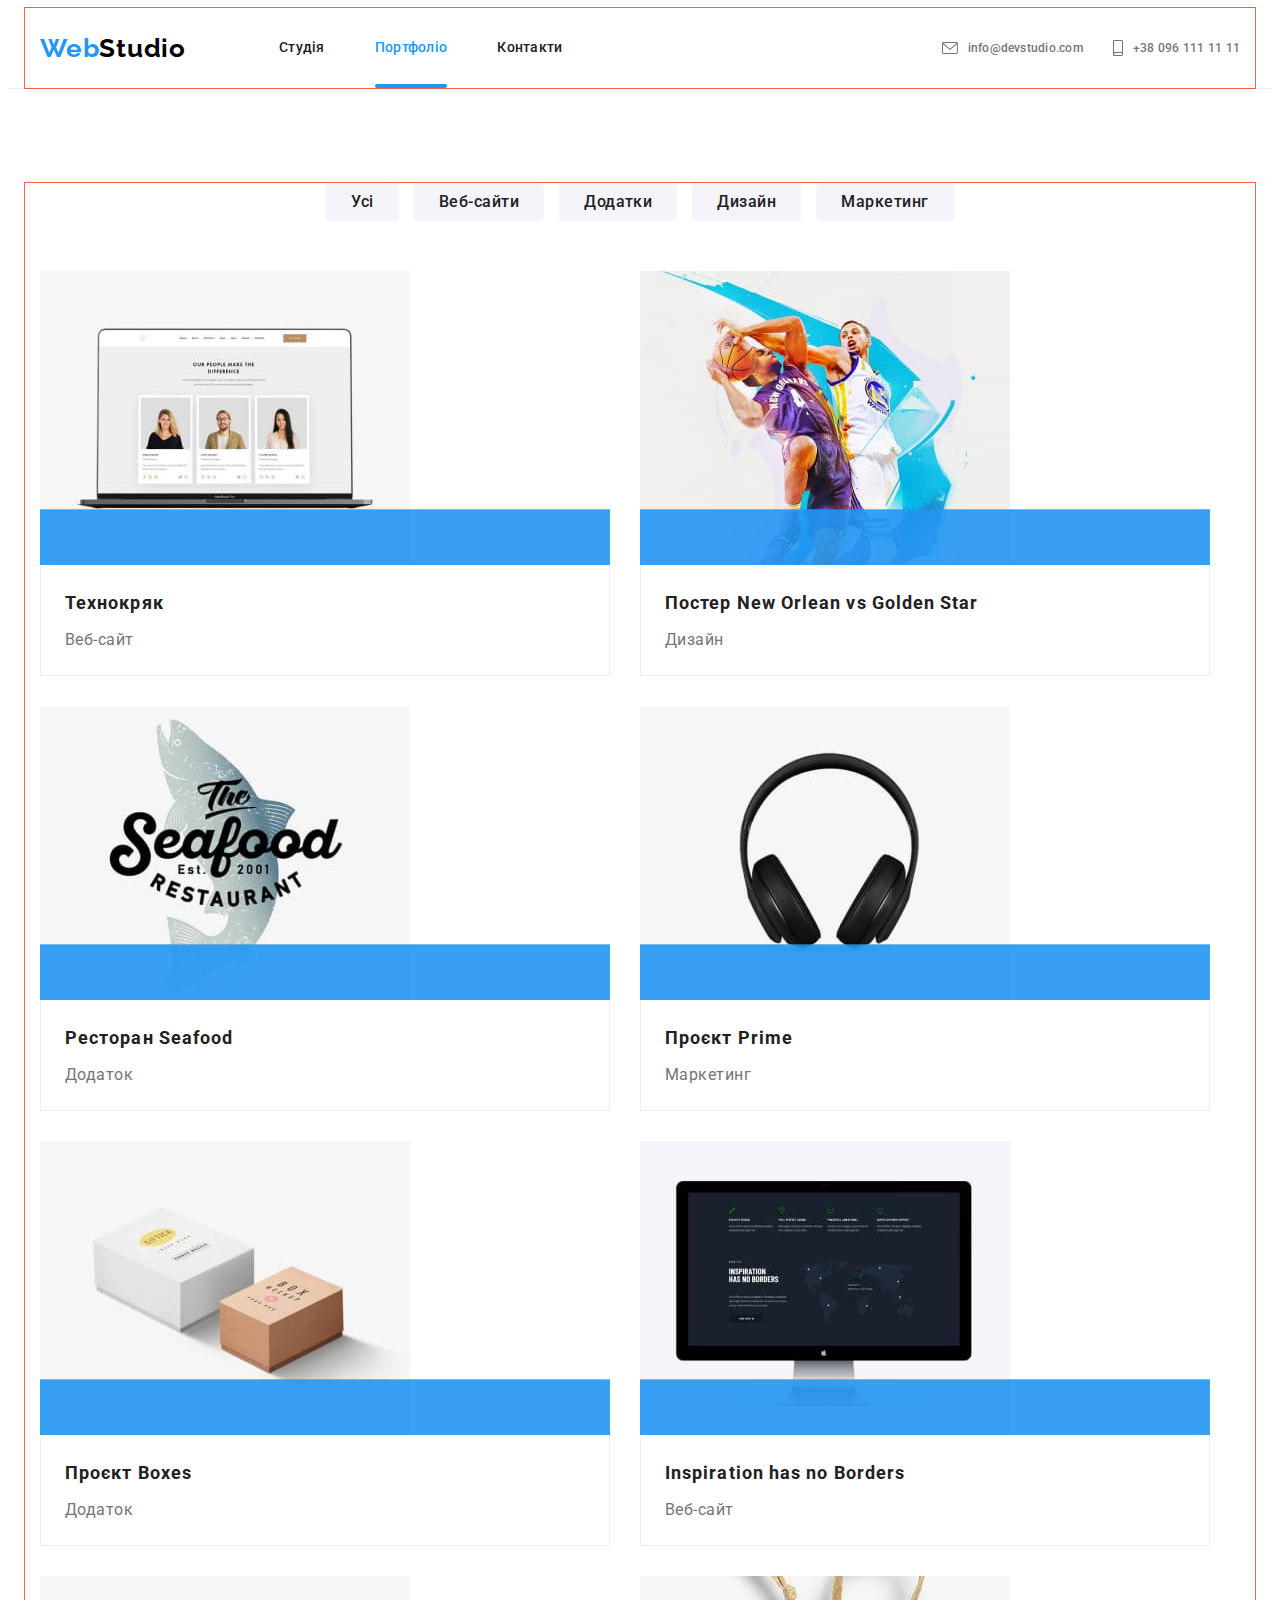
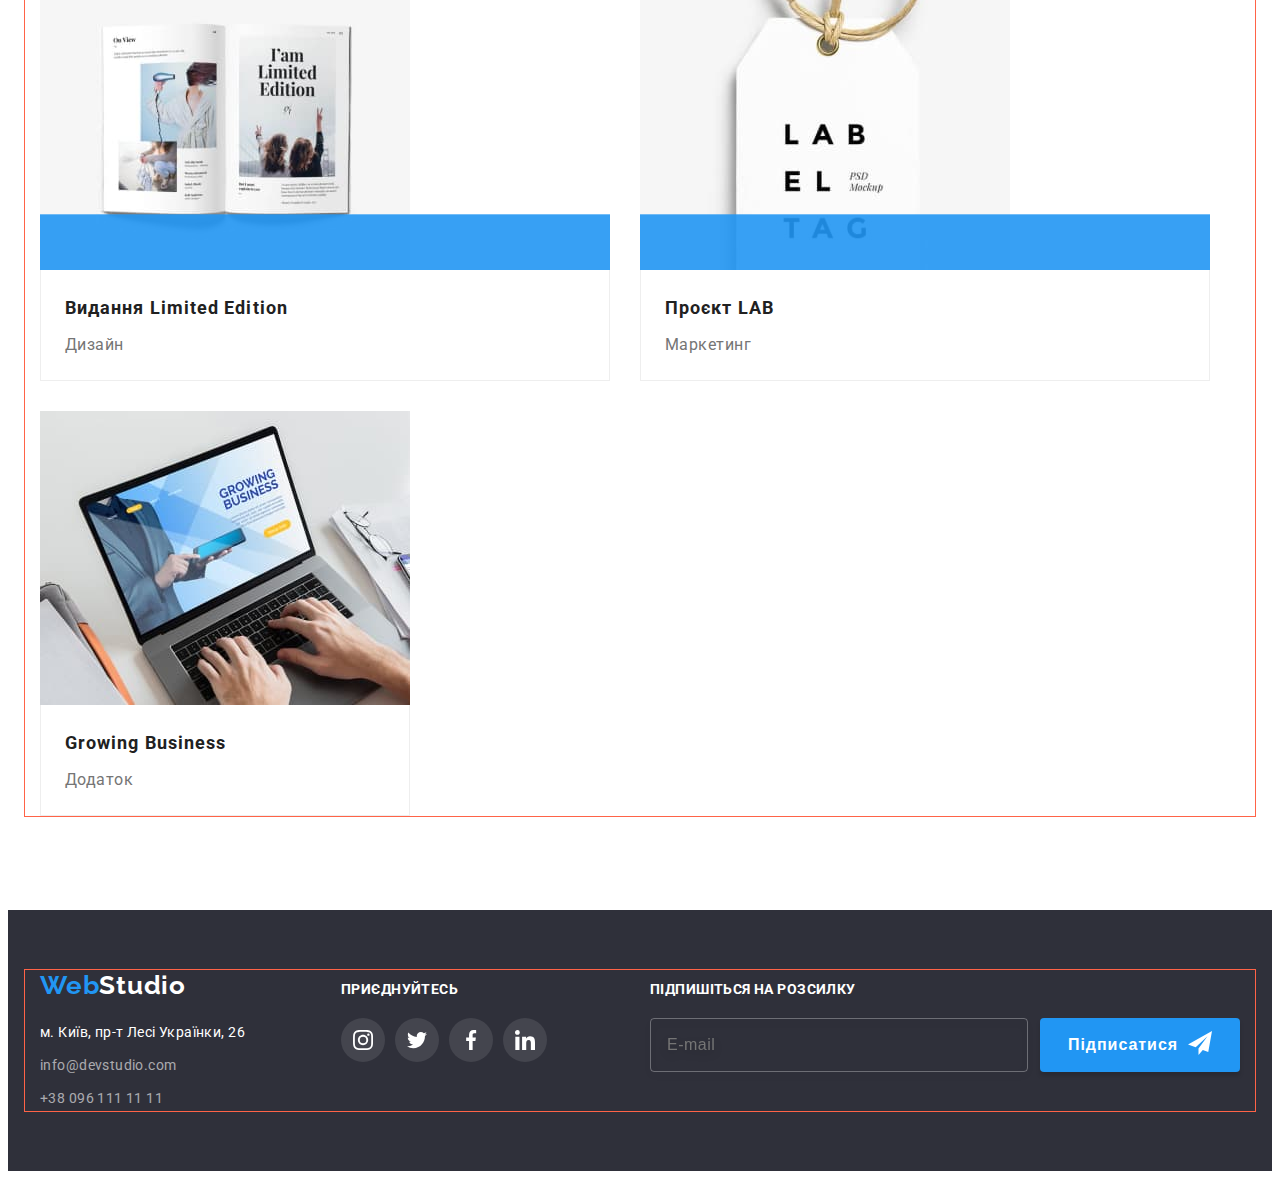
==== commit a3eed0fb: "Added photo" ====
--- a/portfolio.html
+++ b/portfolio.html
@@ -89,7 +89,7 @@
               <a href="" class="works-link link">
                 <div class="description">
                   <img
-                    src="./images/website-techno.jpg"
+                    src="./images/our-works/website-techno.jpg"
                     alt="Технокряк вебсайт"
                     width="370"
                     height="294"
@@ -110,7 +110,7 @@
             <li class="works-list">
               <a href="" class="works-link link">
                 <div class="description">
-                  <img src="./images/design-poster.jpg" alt="" width="370" height="294" />
+                  <img src="./images/our-works/design-poster.jpg" alt="" width="370" height="294" />
                   <p class="works-description">
                     Ресурс пропонує комплексні пропозиції з різним рівнем функціоналу та сервісів.
                     Все це дозволить відвідувачу отримати вичерпні відомості про компанію чи
@@ -126,7 +126,12 @@
             <li class="works-list">
               <a href="" class="works-link link">
                 <div class="description">
-                  <img src="./images/application-restaurant.jpg" alt="" width="370" height="294" />
+                  <img
+                    src="./images/our-works/application-restaurant.jpg"
+                    alt=""
+                    width="370"
+                    height="294"
+                  />
                   <p class="works-description">
                     Ресурс пропонує комплексні пропозиції з різним рівнем функціоналу та сервісів.
                     Все це дозволить відвідувачу отримати вичерпні відомості про компанію чи
@@ -143,7 +148,12 @@
             <li class="works-list">
               <a href="" class="works-link link">
                 <div class="description">
-                  <img src="./images/marketing-prime.jpg" alt="" width="370" height="294" />
+                  <img
+                    src="./images/our-works/marketing-prime.jpg"
+                    alt=""
+                    width="370"
+                    height="294"
+                  />
                   <p class="works-description">
                     Ресурс пропонує комплексні пропозиції з різним рівнем функціоналу та сервісів.
                     Все це дозволить відвідувачу отримати вичерпні відомості про компанію чи
@@ -161,7 +171,7 @@
               <a href="" class="works-link link">
                 <div class="description">
                   <img
-                    src="./images/application-boxes.jpg"
+                    src="./images/our-works/application-boxes.jpg"
                     alt="Проєкт Boxes додаток"
                     width="370"
                     height="294"
@@ -183,7 +193,7 @@
               <a href="" class="works-link link">
                 <div class="description">
                   <img
-                    src="./images/website-inspiration.jpg"
+                    src="./images/our-works/website-inspiration.jpg"
                     alt="Inspiration has no Borders вебсайт"
                     width="370"
                     height="294"
@@ -205,7 +215,7 @@
               <a href="" class="works-link link">
                 <div class="description">
                   <img
-                    src="./images/design-edition.jpg"
+                    src="./images/our-works/design-edition.jpg"
                     alt="Видання Limited Edition дизайн"
                     width="370"
                     height="294"
@@ -227,7 +237,7 @@
               <a href="" class="works-link link">
                 <div class="description">
                   <img
-                    src="./images/marketing-lab.jpg"
+                    src="./images/our-works/marketing-lab.jpg"
                     alt="Проєкт LAB маркетинг"
                     width="370"
                     height="294"
@@ -249,7 +259,7 @@
               <a href="" class="works-link link">
                 <div class="description">
                   <img
-                    src="./images/application-business.jpg"
+                    src="./images/our-works/application-business.jpg"
                     alt="Growing Business додаток"
                     width="370"
                     height="294"
--- a/css/main.min.css
+++ b/css/main.min.css
@@ -1 +1 @@
-:root{--main-background-color: #ffffff;--additional-font-color: #ffffff;--accent-color: #2196f3;--accent-color-cards: rgba(33, 150, 243, 0.9);--btn-bg-color: #188ce8;--footer-font: #2f303a;--services-font-cl: rgba(47, 48, 58, 0.8);--main-font-color: #212121;--secondary-font-color: #757575;--form-font-color: rgba(255, 255, 255, 0.6);--border-form-color: rgba(255, 255, 255, 0.3);--section-color: #f5f4fa;--icon-color: #afb1b8;--border-color: rgba(33, 33, 33, 0.2);--comment-font-color: rgba(117, 117, 117, 0.5);--logo-font: "Raleway", sans-serif;--main-font: "Roboto", sans-serif}.visually-hidden{position:absolute;width:1px;height:1px;margin:-1px;border:0;padding:0;white-space:nowrap;-webkit-clip-path:inset(100%);clip-path:inset(100%);clip:rect(0 0 0 0);overflow:hidden}.modal-btn,.modal-btn-icon,.footer-mail-btn,.footer-btn,.works-btn,.choice-btn:not(:last-child),.main-section__btn{cursor:pointer}body{background-color:var(--main-background-color);font-family:var(--main-font);color:var(--main-font-color);font-size:14px;letter-spacing:.03em}body.modal-open{overflow:hidden}h1,h2,h3,h4,h5,h6,p{margin:0}img{display:block;max-width:100%;height:auto}.link{text-decoration:none}.list{margin:0;padding:0;list-style:none}.header{border-bottom:1px solid #ececec}.header-nav-list{position:relative}.header-nav-list:not(:last-child){margin-right:50px}.header-list{display:-webkit-box;display:-ms-flexbox;display:flex;-webkit-box-align:center;-ms-flex-align:center;align-items:center}.nav-menu{display:none}@media screen and (min-width: 768px){.nav-menu{display:block;margin-left:93px}}.header-nav{display:-webkit-box;display:-ms-flexbox;display:flex}.header-nav-link{display:-webkit-box;display:-ms-flexbox;display:flex;-webkit-box-align:center;-ms-flex-align:center;align-items:center;padding-top:32px;padding-bottom:32px;font-weight:500;font-size:14px;line-height:1.14;letter-spacing:.02em;color:var(--main-font-color);-webkit-transition-property:color;transition-property:color;-webkit-transition-duration:250ms;transition-duration:250ms;-webkit-transition-timing-function:cubic-bezier(0.4, 0, 0.2, 1);transition-timing-function:cubic-bezier(0.4, 0, 0.2, 1)}.header-nav-link:hover,.header-nav-link:focus{color:var(--accent-color)}.header-nav-link.current{color:var(--accent-color)}.header-link{color:var(--secondary-font-color);display:-webkit-box;display:-ms-flexbox;display:flex;-webkit-box-align:center;-ms-flex-align:center;align-items:center;padding-top:32px;padding-bottom:32px;font-weight:500;font-size:14px;line-height:1.14;letter-spacing:.02em;-webkit-transition-property:color;transition-property:color;-webkit-transition-duration:250ms;transition-duration:250ms;-webkit-transition-timing-function:cubic-bezier(0.4, 0, 0.2, 1);transition-timing-function:cubic-bezier(0.4, 0, 0.2, 1)}@media screen and (min-width: 768px){.header-link{font-weight:500;font-size:12px;line-height:1.17;letter-spacing:.02em}}@media screen and (min-width: 768px)and (max-width: 1199px){.header-link{padding-top:0px;padding-bottom:0px}}.header-link:hover,.header-link:focus{color:var(--accent-color)}.contacts-icon{margin-right:10px;fill:currentColor}.nav-link{display:-webkit-box;display:-ms-flexbox;display:flex;margin-left:auto;-webkit-box-align:center;-ms-flex-align:center;align-items:center}@media screen and (max-width: 767px){.nav-link{display:none}}@media screen and (min-width: 768px)and (max-width: 1199px){.nav-link{display:block}}.contact-nav:not(:last-child){margin-right:30px}@media screen and (min-width: 768px)and (max-width: 1199px){.contact-nav:not(:last-child){margin-right:0px;margin-bottom:10px}}.main-section{margin:0 auto;padding-top:118px;padding-bottom:118px;max-width:1600px;background-color:var(--footer-font);background-image:-webkit-gradient(linear, left top, left bottom, from(rgba(47, 48, 58, 0.7)), to(rgba(47, 48, 58, 0.4))),url("../images/font.jpg");background-image:linear-gradient(180deg, rgba(47, 48, 58, 0.7), rgba(47, 48, 58, 0.4)),url("../images/font.jpg");background-size:cover;background-repeat:no-repeat;background-position:center;-webkit-box-shadow:0px 4px 4px 0px rgba(0,0,0,.25);box-shadow:0px 4px 4px 0px rgba(0,0,0,.25)}@media screen and (min-width: 1200px){.main-section{padding-top:200px;padding-bottom:200px;height:600px}}.main-section__title{margin-top:0;margin-bottom:30px;margin-left:auto;margin-right:auto;font-weight:900;font-size:26px;line-height:1.62;letter-spacing:.06em;text-align:center;text-transform:uppercase;color:var(--main-background-color)}@media screen and (min-width: 768px){.main-section__title{width:360px}}@media screen and (min-width: 1200px){.main-section__title{font-weight:900;font-size:44px;line-height:1.36;letter-spacing:.06em;width:696px}}.logo{font-family:var(--logo-font);font-weight:700;font-size:24px;line-height:1.17;letter-spacing:.03em;color:#000;-webkit-transition-property:color;transition-property:color;-webkit-transition-duration:250ms;transition-duration:250ms;-webkit-transition-timing-function:cubic-bezier(0.4, 0, 0.2, 1);transition-timing-function:cubic-bezier(0.4, 0, 0.2, 1)}@media screen and (max-width: 767px){.logo{padding-top:16px;padding-bottom:16px}}@media screen and (min-width: 1200px){.logo{font-weight:700;font-size:26px;line-height:1.19;letter-spacing:.03em}}.logo:hover,.logo:focus{color:var(--accent-color)}.logo-first-part{color:var(--accent-color)}.footer-logo{padding-top:0px;padding-bottom:0px;color:var(--main-background-color);-webkit-transition-property:color;transition-property:color;-webkit-transition-duration:250ms;transition-duration:250ms;-webkit-transition-timing-function:cubic-bezier(0.4, 0, 0.2, 1);transition-timing-function:cubic-bezier(0.4, 0, 0.2, 1)}.main-section__btn{display:block;padding:10px 32px;text-align:center;min-width:216px;margin-left:auto;margin-right:auto;font-family:inherit;font-weight:700;font-size:16px;line-height:1.88;letter-spacing:.06em;display:-webkit-box;display:-ms-flexbox;display:flex;-webkit-box-align:center;-ms-flex-align:center;align-items:center;text-align:center;color:var(--main-background-color);background-color:var(--accent-color);border-radius:4px;border:none;-webkit-transition-property:background-color,-webkit-box-shadow;transition-property:background-color,-webkit-box-shadow;transition-property:background-color,box-shadow;transition-property:background-color,box-shadow,-webkit-box-shadow;-webkit-transition-duration:250ms;transition-duration:250ms;-webkit-transition-timing-function:cubic-bezier(0.4, 0, 0.2, 1);transition-timing-function:cubic-bezier(0.4, 0, 0.2, 1)}.main-section__btn:active,.main-section__btn:hover,.main-section__btn:focus{background-color:var(--btn-bg-color);-webkit-box-shadow:0px 4px 4px rgba(0,0,0,.25);box-shadow:0px 4px 4px rgba(0,0,0,.25)}@media screen and (min-width: 768px){.choice-btn:not(:last-child){margin-right:8px}}.works-btn{display:block;padding:6px 25px;font-family:inherit;font-weight:500;font-size:16px;line-height:1.63;letter-spacing:.03em;text-align:center;border-radius:4px;background-color:var(--section-color);color:var(--main-font-color);border:none;-webkit-transition-property:color,background-color,-webkit-box-shadow;transition-property:color,background-color,-webkit-box-shadow;transition-property:color,background-color,box-shadow;transition-property:color,background-color,box-shadow,-webkit-box-shadow;-webkit-transition-duration:250ms;transition-duration:250ms;-webkit-transition-timing-function:cubic-bezier(0.4, 0, 0.2, 1);transition-timing-function:cubic-bezier(0.4, 0, 0.2, 1)}.works-btn:active,.works-btn:hover,.works-btn:focus{background-color:var(--accent-color);color:var(--main-background-color);-webkit-box-shadow:0px 4px 4px rgba(0,0,0,.25);box-shadow:0px 4px 4px rgba(0,0,0,.25)}.footer-btn{position:relative;width:200px;background-color:var(--accent-color);border:none;-webkit-box-shadow:0px 4px 4px rgba(0,0,0,.15);box-shadow:0px 4px 4px rgba(0,0,0,.15);border-radius:4px;font-weight:700;font-size:16px;line-height:1.88;letter-spacing:.06em;-webkit-box-align:center;-ms-flex-align:center;align-items:center;text-align:left;color:var(--additional-font-color);padding:10px 28px;-webkit-transition-property:background-color,-webkit-box-shadow;transition-property:background-color,-webkit-box-shadow;transition-property:background-color,box-shadow;transition-property:background-color,box-shadow,-webkit-box-shadow;-webkit-transition-duration:250ms;transition-duration:250ms;-webkit-transition-timing-function:cubic-bezier(0.4, 0, 0.2, 1);transition-timing-function:cubic-bezier(0.4, 0, 0.2, 1)}.footer-btn:hover,.footer-btn:focus{background-color:var(--btn-bg-color);-webkit-box-shadow:0px 4px 4px rgba(0,0,0,.25);box-shadow:0px 4px 4px rgba(0,0,0,.25)}.footer-mail-btn{position:absolute;top:13px;right:28px;fill:var(--main-background-color)}.benefits{padding-top:60px;padding-bottom:60px}@media screen and (min-width: 1200px){.benefits{padding-top:94px;padding-bottom:94px}}.benefits__list{display:block}@media screen and (min-width: 768px){.benefits__list{display:-webkit-box;display:-ms-flexbox;display:flex;-ms-flex-wrap:wrap;flex-wrap:wrap}}@media screen and (min-width: 1200px){.benefits__list{display:-webkit-box;display:-ms-flexbox;display:flex;-ms-flex-wrap:nowrap;flex-wrap:nowrap}}@media screen and (min-width: 768px){.benefits__item{max-width:354px}}@media screen and (min-width: 1200px){.benefits__item{max-width:270px}}.benefits__item::before{content:"";display:block;height:120px;background-color:var(--section-color);border-radius:4px;background-position:center;background-repeat:no-repeat}.benefits__item:not(:last-child){margin-right:0px;margin-bottom:30px}@media screen and (min-width: 1200px){.benefits__item:not(:last-child){margin-right:30px;margin-bottom:0px}}@media screen and (min-width: 768px){.benefits__item:not(:nth-child(2n)){margin-right:30px}}@media screen and (min-width: 768px){.benefits__item:nth-last-child(-n+2){margin-bottom:0px}}.benefits__item--antenna::before{background-image:url("../images/antenna.svg")}.benefits__item--clock::before{background-image:url("../images/clock.svg")}.benefits__item--diagram::before{background-image:url("../images/diagram.svg")}.benefits__item--astronaut::before{background-image:url("../images/astronaut.svg")}.benefits__title{font-weight:700;font-size:14px;line-height:1.14;letter-spacing:.03em;margin-top:30px;margin-bottom:10px;text-transform:uppercase;color:var(--main-font-color)}@media screen and (max-width: 767px){.benefits__title{text-align:center}}.benefits__content{font-size:14px;line-height:1.71;letter-spacing:.03em;margin-top:0;margin-bottom:0;color:var(--secondary-font-color)}.container{width:1200px;padding-left:15px;padding-right:15px;margin:0 auto;outline:1px solid tomato}@media screen and (min-width: 480px){.container{width:480px}}@media screen and (min-width: 768px){.container{width:768px}}@media screen and (min-width: 1200px){.container{width:1200px}}.current{color:var(--accent-color)}.current::after{display:inline-block;position:absolute;content:"";bottom:0;width:100%;height:4px;border-radius:2px;background-color:var(--accent-color)}@media screen and (max-width: 767px){.current::after{display:none}}.services{padding-top:0;padding-bottom:94px}@media screen and (max-width: 1199px){.services{display:none}}.services__list{display:-webkit-box;display:-ms-flexbox;display:flex}.services__item{position:relative}.services__item:not(:last-child){margin-right:30px}.servises__title{margin-bottom:50px;font-weight:700;font-size:36px;line-height:1.17;letter-spacing:.03em;text-align:center;color:var(--main-font-color)}.services__name{position:absolute;bottom:0;width:100%;min-height:70px;font-weight:700;font-size:14px;line-height:1.14;text-transform:uppercase;display:-webkit-box;display:-ms-flexbox;display:flex;-webkit-box-align:center;-ms-flex-align:center;align-items:center;-webkit-box-pack:center;-ms-flex-pack:center;justify-content:center;color:var(--additional-font-color);background-color:var(--services-font-cl)}.team{padding-top:60px;padding-bottom:60px;background-color:var(--section-color)}@media screen and (min-width: 1200px){.team{padding-top:94px;padding-bottom:94px}}.team__list{display:block}@media screen and (min-width: 768px){.team__list{display:-webkit-box;display:-ms-flexbox;display:flex;-ms-flex-wrap:wrap;flex-wrap:wrap;gap:30px}}.team__item{background-color:var(--main-background-color);-webkit-box-shadow:0px 1px 3px rgba(0,0,0,.12),0px 1px 1px rgba(0,0,0,.14),0px 2px 1px rgba(0,0,0,.2);box-shadow:0px 1px 3px rgba(0,0,0,.12),0px 1px 1px rgba(0,0,0,.14),0px 2px 1px rgba(0,0,0,.2);border-radius:0px 0px 4px 4px}.team__item:not(:last-child){margin-bottom:30px}@media screen and (min-width: 768px){.team__item:not(:last-child){margin-bottom:0px}}@media screen and (min-width: 1200px){.team__item:not(:last-child){margin-bottom:0px}}.team__title{font-weight:700;font-size:28px;line-height:1.18;letter-spacing:.03em;margin-bottom:30px;text-align:center;color:var(--main-font-color)}@media screen and (min-width: 1200px){.team__title{font-weight:700;font-size:36px;line-height:1.17;letter-spacing:.03em;margin-bottom:50px}}.member{padding:30px 0px 24px}@media screen and (min-width: 1200px){.member{padding:30px 0}}.team__member{margin-top:0;margin:0;margin-bottom:10px;font-weight:500;font-size:16px;line-height:1.19;letter-spacing:.03em;text-align:center;color:var(--main-font-color)}.team__position{margin:0;margin-bottom:16px;font-size:16px;line-height:1.19;letter-spacing:.03em;text-align:center;color:var(--secondary-font-color)}.clients{padding-top:60px;padding-bottom:60px}@media screen and (min-width: 1200px){.clients{padding-top:94px;padding-bottom:94px}}.clients__title{margin-bottom:30px;font-weight:700;font-size:28px;line-height:1.18;letter-spacing:.03em;text-align:center;color:var(--main-font-color)}@media screen and (min-width: 1200px){.clients__title{margin-bottom:50px;font-weight:700;font-size:36px;line-height:1.17;letter-spacing:.03em}}.clients__list{display:-webkit-box;display:-ms-flexbox;display:flex;-ms-flex-wrap:wrap;flex-wrap:wrap;gap:30px;-webkit-box-align:center;-ms-flex-align:center;align-items:center;-webkit-box-pack:center;-ms-flex-pack:center;justify-content:center;border-color:#afb1b8}.clients__link{display:-webkit-box;display:-ms-flexbox;display:flex;-webkit-box-align:center;-ms-flex-align:center;align-items:center;-webkit-box-pack:center;-ms-flex-pack:center;justify-content:center;width:210px;height:92px;background-color:var(--main-background-color);fill:var(--icon-color);border:1px solid var(--icon-color);border-radius:4px;-webkit-transition-property:border;transition-property:border;-webkit-transition-property:fill;transition-property:fill;-webkit-transition-duration:250ms;transition-duration:250ms;-webkit-transition-timing-function:cubic-bezier(0.4, 0, 0.2, 1);transition-timing-function:cubic-bezier(0.4, 0, 0.2, 1)}@media screen and (min-width: 768px){.clients__link{width:226px}}@media screen and (min-width: 1200px){.clients__link{width:170px}}.clients__link:hover,.clients__link:focus{fill:var(--accent-color);border:1px solid var(--accent-color)}.footer{padding-top:60px;padding-bottom:60px;background-color:var(--footer-font)}.footer-container{display:-webkit-box;display:-ms-flexbox;display:flex}@media screen and (min-width: 480px){.footer-container{-webkit-box-orient:vertical;-webkit-box-direction:normal;-ms-flex-direction:column;flex-direction:column;text-align:center}}@media screen and (min-width: 768px)and (max-width: 1199px){.footer-container{-ms-flex-wrap:wrap;flex-wrap:wrap;-webkit-box-orient:horizontal;-webkit-box-direction:normal;-ms-flex-direction:row;flex-direction:row;-webkit-box-pack:justify;-ms-flex-pack:justify;justify-content:space-between}}@media screen and (min-width: 1200px){.footer-container{-webkit-box-orient:horizontal;-webkit-box-direction:normal;-ms-flex-direction:row;flex-direction:row;-webkit-box-align:baseline;-ms-flex-align:baseline;align-items:baseline;text-align:left}}.footer-address-container{text-align:center;margin-bottom:60px}@media screen and (max-width: 767px){.footer-address-container{min-width:450px}}@media screen and (min-width: 768px)and (max-width: 1199px){.footer-address-container{width:232px;margin-left:60px}}@media screen and (min-width: 1200px){.footer-address-container{min-width:231px;margin-left:0px;margin-bottom:0px;margin-right:70px;text-align:left}}.footer-social-container{width:450px;text-align:center;margin-bottom:60px}@media screen and (min-width: 768px)and (max-width: 1199px){.footer-social-container{width:206px;margin-right:60px}}@media screen and (min-width: 1200px){.footer-social-container{min-width:206px;text-align:left;margin-bottom:0px;margin-left:0px}}@media screen and (min-width: 768px)and (max-width: 1199px){.footer-mail-container{width:100%}}@media screen and (min-width: 1200px){.footer-mail-container{margin-left:auto}}.footer-address{margin-top:20px;font-style:normal}.address-link{font-size:14px;line-height:1.71;letter-spacing:.03em;color:var(--main-background-color);-webkit-transition-property:color;transition-property:color;-webkit-transition-duration:250ms;transition-duration:250ms;-webkit-transition-timing-function:cubic-bezier(0.4, 0, 0.2, 1);transition-timing-function:cubic-bezier(0.4, 0, 0.2, 1)}.address-link:hover,.address-link:focus{color:var(--accent-color)}.footer-link{font-size:14px;line-height:1.71;letter-spacing:.03em;color:rgba(255,255,255,.6);-webkit-transition-property:color;transition-property:color;-webkit-transition-duration:250ms;transition-duration:250ms;-webkit-transition-timing-function:cubic-bezier(0.4, 0, 0.2, 1);transition-timing-function:cubic-bezier(0.4, 0, 0.2, 1)}.footer-link:hover,.footer-link:focus{color:var(--accent-color)}.footer-list:not(:last-child){margin-bottom:9px}.footer-title,.footer-mail-title{margin-bottom:20px;font-weight:700;font-size:14px;line-height:1.14;letter-spacing:.03em;text-transform:uppercase;color:var(--main-background-color)}.footer-social-link{display:-webkit-box;display:-ms-flexbox;display:flex;-webkit-box-align:center;-ms-flex-align:center;align-items:center;-webkit-box-pack:center;-ms-flex-pack:center;justify-content:center;background-color:rgba(255,255,255,.1);fill:var(--main-background-color);border-radius:50%;width:44px;height:44px;-webkit-transition-property:background-color;transition-property:background-color;-webkit-transition-duration:250ms;transition-duration:250ms;-webkit-transition-timing-function:cubic-bezier(0.4, 0, 0.2, 1);transition-timing-function:cubic-bezier(0.4, 0, 0.2, 1)}.footer-social-link:hover,.footer-social-link:focus{background-color:var(--accent-color)}.footer-social-list{display:-webkit-box;display:-ms-flexbox;display:flex;gap:10px;-webkit-box-pack:center;-ms-flex-pack:center;justify-content:center}@media screen and (min-width: 1200px){.footer-social-list{-webkit-box-pack:start;-ms-flex-pack:start;justify-content:start}}@media screen and (min-width: 1200px){.footer-form{margin:right 12px;display:-webkit-box;display:-ms-flexbox;display:flex;gap:12px}}.footer-form input{font-size:16px;line-height:1.25;letter-spacing:.03em;-webkit-box-align:center;-ms-flex-align:center;align-items:center;color:rgba(255,255,255,.6);padding-left:16px}.footer-email{width:100%;height:50px;margin-bottom:20px;background-color:rgba(0,0,0,0);border:1px solid rgba(255,255,255,.3);-webkit-filter:drop-shadow(0px 4px 4px rgba(0, 0, 0, 0.15));filter:drop-shadow(0px 4px 4px rgba(0, 0, 0, 0.15));border-radius:4px}@media screen and (min-width: 1200px){.footer-email{width:358px;margin-bottom:0px}}.backdrop{position:fixed;top:0;left:0;width:100%;height:100%;overflow-y:scroll;background-color:rgba(0,0,0,.2);-webkit-transition:opacity 250ms cubic-bezier(0.4, 0, 0.2, 1);transition:opacity 250ms cubic-bezier(0.4, 0, 0.2, 1)}.backdrop.is-hidden{opacity:0;pointer-events:none}.backdrop.is-hidden .modal{-webkit-transform:translate(-50%, -50%) scale(0.9);transform:translate(-50%, -50%) scale(0.9)}.modal{position:absolute;top:50%;left:50%;padding:40px;min-width:450px;min-height:609px;background-color:var(--main-background-color);-webkit-box-shadow:0px 1px 3px rgba(0,0,0,.12),0px 1px 1px rgba(0,0,0,.14),0px 2px 1px rgba(0,0,0,.2);box-shadow:0px 1px 3px rgba(0,0,0,.12),0px 1px 1px rgba(0,0,0,.14),0px 2px 1px rgba(0,0,0,.2);border-radius:4px;-webkit-transform:translate(-50%, -50%) scale(1);transform:translate(-50%, -50%) scale(1);-webkit-transition:-webkit-transform 250ms cubic-bezier(0.4, 0, 0.2, 1);transition:-webkit-transform 250ms cubic-bezier(0.4, 0, 0.2, 1);transition:transform 250ms cubic-bezier(0.4, 0, 0.2, 1);transition:transform 250ms cubic-bezier(0.4, 0, 0.2, 1), -webkit-transform 250ms cubic-bezier(0.4, 0, 0.2, 1)}@media screen and (min-width: 1200px){.modal{min-width:528px;min-height:581px}}.modal-title{font-weight:700;font-size:20px;line-height:1.5;letter-spacing:.03em;text-align:center;color:var(--main-font-color);margin-bottom:12px}@media screen and (min-width: 1200px){.modal-title{font-weight:700;font-size:20px;line-height:1.15;letter-spacing:.03em}}.modal-btn-icon{display:-webkit-box;display:-ms-flexbox;display:flex;position:absolute;top:8px;right:8px;width:30px;height:30px;margin:8px 8px 2px auto;-webkit-box-pack:center;-ms-flex-pack:center;justify-content:center;-webkit-box-align:center;-ms-flex-align:center;align-items:center;background-color:var(--main-background-color);border:1px solid rgba(0,0,0,.1);border-radius:50%;-webkit-transition-property:fill,-webkit-box-shadow;transition-property:fill,-webkit-box-shadow;transition-property:fill,box-shadow;transition-property:fill,box-shadow,-webkit-box-shadow;-webkit-transition-duration:250ms;transition-duration:250ms;-webkit-transition-timing-function:cubic-bezier(0.4, 0, 0.2, 1);transition-timing-function:cubic-bezier(0.4, 0, 0.2, 1)}.modal-btn-icon:hover,.modal-btn-icon:focus{-webkit-box-shadow:0px 4px 4px rgba(0,0,0,.15);box-shadow:0px 4px 4px rgba(0,0,0,.15);fill:var(--accent-color)}.modal-btn{font-weight:700;font-size:16px;line-height:1.88;letter-spacing:.06em;display:block;text-align:center;margin-left:auto;margin-right:auto;min-width:200px;min-height:50px;background-color:var(--accent-color);color:var(--main-background-color);-webkit-box-shadow:0px 4px 4px rgba(0,0,0,.15);box-shadow:0px 4px 4px rgba(0,0,0,.15);border-radius:4px;border:none;-webkit-transition-property:background-color,-webkit-box-shadow;transition-property:background-color,-webkit-box-shadow;transition-property:background-color,box-shadow;transition-property:background-color,box-shadow,-webkit-box-shadow;-webkit-transition-duration:250ms;transition-duration:250ms;-webkit-transition-timing-function:cubic-bezier(0.4, 0, 0.2, 1);transition-timing-function:cubic-bezier(0.4, 0, 0.2, 1)}.modal-btn:hover,.modal-btn:focus{background-color:var(--btn-bg-color);-webkit-box-shadow:0px 4px 4px rgba(0,0,0,.25);box-shadow:0px 4px 4px rgba(0,0,0,.25)}.our-works{padding-top:60px;padding-bottom:60px}@media screen and (min-width: 1200px){.our-works{padding-top:94px;padding-bottom:94px}}.works{padding:20px 24px;border:1px solid #eee;border-top:0}.works-choise{display:-webkit-box;display:-ms-flexbox;display:flex;margin-bottom:40px;-webkit-box-pack:start;-ms-flex-pack:start;justify-content:flex-start}@media screen and (min-width: 1200px){.works-choise{-webkit-box-pack:center;-ms-flex-pack:center;justify-content:center;margin-bottom:50px}}@media screen and (min-width: 480px){.works-choise{-ms-flex-wrap:wrap;flex-wrap:wrap;row-gap:8px;-webkit-column-gap:15px;-moz-column-gap:15px;column-gap:15px}}@media screen and (min-width: 768px){.works-card{display:-webkit-box;display:-ms-flexbox;display:flex;-ms-flex-wrap:wrap;flex-wrap:wrap}}.works-list{margin-top:0;-ms-flex-preferred-size:calc((100% - 60px)/3);flex-basis:calc((100% - 60px)/3)}.works-list:not(:last-child){margin-bottom:30px}@media screen and (min-width: 1200px){.works-list{margin-right:30px;margin-bottom:30px}.works-list:nth-child(3n){margin-right:0}.works-list:nth-last-child(-n+3){margin-bottom:0}}.works-link{display:block;-webkit-transition-property:-webkit-box-shadow;transition-property:-webkit-box-shadow;transition-property:box-shadow;transition-property:box-shadow, -webkit-box-shadow;-webkit-transition-duration:250ms;transition-duration:250ms;-webkit-transition-timing-function:cubic-bezier(0.4, 0, 0.2, 1);transition-timing-function:cubic-bezier(0.4, 0, 0.2, 1)}.works-link:hover,.works-link:focus{-webkit-box-shadow:0px 4px 4px rgba(0,0,0,.25);box-shadow:0px 4px 4px rgba(0,0,0,.25)}.works-title{margin-top:0;margin-bottom:4px;font-weight:700;font-size:18px;line-height:2;letter-spacing:.06em;color:var(--main-font-color)}.works-item{margin-top:0;font-size:16px;line-height:1.88;letter-spacing:.03em;color:var(--secondary-font-color)}.description{position:relative;overflow:hidden}.works-description{-webkit-transform:translateY(100%);transform:translateY(100%);position:absolute;top:0;left:0;visibility:visible;font-size:18px;line-height:1.56;letter-spacing:.03em;background-color:var(--accent-color-cards);color:var(--main-background-color);padding:77px 24px;-webkit-transition:-webkit-transform 250ms cubic-bezier(0.4, 0, 0.2, 1);transition:-webkit-transform 250ms cubic-bezier(0.4, 0, 0.2, 1);transition:transform 250ms cubic-bezier(0.4, 0, 0.2, 1);transition:transform 250ms cubic-bezier(0.4, 0, 0.2, 1), -webkit-transform 250ms cubic-bezier(0.4, 0, 0.2, 1)}@media screen and (min-width: 768px){.works-description{padding:49px 24px 77px}}@media screen and (min-width: 1200px){.works-description{padding:63px 24px}}.works-link:hover .works-description{-webkit-transform:translateY(0);transform:translateY(0)}.form-field{position:relative;display:-webkit-box;display:-ms-flexbox;display:flex;-webkit-box-orient:vertical;-webkit-box-direction:normal;-ms-flex-direction:column;flex-direction:column;margin-bottom:10px;-webkit-transition-property:border-color;transition-property:border-color;-webkit-transition-duration:250ms;transition-duration:250ms;-webkit-transition-timing-function:cubic-bezier(0.4, 0, 0.2, 1);transition-timing-function:cubic-bezier(0.4, 0, 0.2, 1)}.form-field label{color:var(--secondary-font-color);font-size:12px;line-height:1.17;letter-spacing:.01em;margin-bottom:4px}.input-field{margin:0;width:100%;height:40px;outline:rgba(0,0,0,0);padding:11px 42px 12px;border:1px solid var(--border-color);border-radius:4px;color:var(--secondary-font-color);-webkit-transition-property:border;transition-property:border;-webkit-transition-duration:250ms;transition-duration:250ms;-webkit-transition-timing-function:cubic-bezier(0.4, 0, 0.2, 1);transition-timing-function:cubic-bezier(0.4, 0, 0.2, 1)}.input-field:hover,.input-field:focus{border:none;border:1px solid var(--accent-color);border-radius:4px}.form-icon{position:absolute;top:50%;bottom:11px;left:12px;fill:var(--main-font-color);-webkit-transition-property:fill;transition-property:fill;-webkit-transition-duration:250ms;transition-duration:250ms;-webkit-transition-timing-function:cubic-bezier(0.4, 0, 0.2, 1);transition-timing-function:cubic-bezier(0.4, 0, 0.2, 1)}.input-field:hover+.form-icon,.input-field:focus-within+.form-icon{fill:var(--accent-color)}textarea{resize:none;height:120px;border:none;border:1px solid var(--border-color);border-radius:4px;padding:12px 16px;color:var(--comment-font-color);font-size:12px;line-height:1.17;letter-spacing:.01em}.input-field-comment{padding:12px 16px;height:120px}.conditions-field{-webkit-box-orient:horizontal;-webkit-box-direction:normal;-ms-flex-direction:row;flex-direction:row;-webkit-box-pack:center;-ms-flex-pack:center;justify-content:center;color:var(--secondary-font-color);font-size:12px;line-height:1.17;letter-spacing:.03em;margin-bottom:4px;margin-top:20px;margin-bottom:30px}@media screen and (min-width: 1200px){.conditions-field{font-size:14px;line-height:1.71;letter-spacing:.03em}}.conditions{color:var(--secondary-font-color)}.conditions-link{color:var(--accent-color)}.form-checkbox{-webkit-appearance:none;-moz-appearance:none;appearance:none;margin-left:0px;margin-right:0px;width:16px;height:15px;border-radius:4px;background-color:#fff;background-repeat:no-repeat;background-position:50% 50%;border:1px solid var(--accent-color);cursor:pointer}@media screen and (min-width: 1200px){.form-checkbox{margin-left:14px;margin-right:7px}}.form-checkbox:checked{background-image:url("data:image/svg+xml,%3Csvg xmlns='http://www.w3.org/2000/svg' width='16' height='15' fill='none'%3E%3Crect width='16' height='15' fill='%232196F3' rx='2'/%3E%3Cpath fill='%23fff' stroke='%23fff' stroke-width='.2' d='m3.957 7.752-.069-.066-.069.065-.888.842-.076.072.076.073 3.496 3.334.069.066.069-.066 7.504-7.158.076-.073-.076-.072-.882-.841-.069-.066-.069.066-6.553 6.246-2.539-2.422Z'/%3E%3C/svg%3E%0A");background-repeat:no-repeat}.social__list{display:-webkit-box;display:-ms-flexbox;display:flex;-webkit-box-pack:center;-ms-flex-pack:center;justify-content:center;gap:10px}.social__link{display:-webkit-box;display:-ms-flexbox;display:flex;-webkit-box-align:center;-ms-flex-align:center;align-items:center;-webkit-box-pack:center;-ms-flex-pack:center;justify-content:center;width:44px;height:44px;background-color:var(--main-background-color);fill:var(--icon-color);border-radius:50%;-webkit-transition-property:fill,background-color;transition-property:fill,background-color;-webkit-transition-duration:250ms;transition-duration:250ms;-webkit-transition-timing-function:cubic-bezier(0.4, 0, 0.2, 1);transition-timing-function:cubic-bezier(0.4, 0, 0.2, 1)}.social__link:hover,.social__link:focus{fill:var(--main-background-color);background-color:var(--accent-color)}.mobile-nav-menu{margin-bottom:306px}.mobile-nav-list:not(:last-child){padding-bottom:32px}.mobile-nav-link{font-weight:500;font-size:40px;line-height:1.18;letter-spacing:.02em}.mobile-nav-link:hover,.mobile-nav-link:focus{color:var(--accent-color)}.mobile-nav-link:visited{color:var(--main-font-color)}.mobile-nav-link.current{color:var(--accent-color)}.mobile-contact-nav{margin-bottom:64px}.mobile-link-tel{font-weight:500;font-size:34px;line-height:1.18;letter-spacing:.02em;color:var(--accent-color)}.mobile-link-mail{font-weight:500;font-size:24px;line-height:1.17;letter-spacing:.02em;color:var(--secondary-font-color)}.mobile-link:not(:last-child){padding-bottom:32px}.mobile-social-list{display:-webkit-box;display:-ms-flexbox;display:flex;font-weight:500;font-size:18px;line-height:1.22;letter-spacing:.02em;color:var(--accent-color)}.mobile-social-item:not(:first-child){padding-left:10px}.mobile-social-item:not(:last-child){padding-right:10px;border-right:1px solid var(--border-color)}.mobile-social-link:hover,.mobile-social-link:focus,.mobile-social-link:active,.mobile-social-link:visited{color:var(--accent-color)}.menu-toggle{min-height:40px;min-width:40px;display:-webkit-box;display:-ms-flexbox;display:flex;-webkit-box-align:center;-ms-flex-align:center;align-items:center;-webkit-box-pack:center;-ms-flex-pack:center;justify-content:center;margin:0;padding:0;margin-left:auto;background-color:rgba(0,0,0,0);cursor:pointer;border:none;border-radius:50%;outline:none}@media(min-width: 768px){.menu-toggle{display:none}}.menu-toggle:hover,.menu-toggle:focus{background-color:rgba(0,0,0,.1)}.menu-container{position:fixed;top:0;left:0;width:100vw;height:100vh;padding:32px;background-color:#fff;z-index:999;-webkit-transform:translateX(100%);transform:translateX(100%);-webkit-transition:-webkit-transform 250ms ease-in-out;transition:-webkit-transform 250ms ease-in-out;transition:transform 250ms ease-in-out;transition:transform 250ms ease-in-out, -webkit-transform 250ms ease-in-out}.menu-container.is-open{-webkit-transform:translateX(0);transform:translateX(0)}.menu-container .menu-toggle{position:absolute;top:16px;right:16px;color:#fff}/*# sourceMappingURL=main.min.css.map */+:root{--main-background-color: #ffffff;--additional-font-color: #ffffff;--accent-color: #2196f3;--accent-color-cards: rgba(33, 150, 243, 0.9);--btn-bg-color: #188ce8;--footer-font: #2f303a;--services-font-cl: rgba(47, 48, 58, 0.8);--main-font-color: #212121;--secondary-font-color: #757575;--form-font-color: rgba(255, 255, 255, 0.6);--border-form-color: rgba(255, 255, 255, 0.3);--section-color: #f5f4fa;--icon-color: #afb1b8;--border-color: rgba(33, 33, 33, 0.2);--comment-font-color: rgba(117, 117, 117, 0.5);--logo-font: "Raleway", sans-serif;--main-font: "Roboto", sans-serif}.visually-hidden{position:absolute;width:1px;height:1px;margin:-1px;border:0;padding:0;white-space:nowrap;-webkit-clip-path:inset(100%);clip-path:inset(100%);clip:rect(0 0 0 0);overflow:hidden}.modal-btn,.modal-btn-icon,.footer-mail-btn,.footer-btn,.works-btn,.choice-btn:not(:last-child),.main-section__btn{cursor:pointer}body{background-color:var(--main-background-color);font-family:var(--main-font);color:var(--main-font-color);font-size:14px;letter-spacing:.03em}body.modal-open{overflow:hidden}h1,h2,h3,h4,h5,h6,p{margin:0}img{display:block;max-width:100%;height:auto}.link{text-decoration:none}.list{margin:0;padding:0;list-style:none}.header{border-bottom:1px solid #ececec}.header-nav-list{position:relative}.header-nav-list:not(:last-child){margin-right:50px}.header-list{display:-webkit-box;display:-ms-flexbox;display:flex;-webkit-box-align:center;-ms-flex-align:center;align-items:center}.nav-menu{display:none}@media screen and (min-width: 768px){.nav-menu{display:block;margin-left:93px}}.header-nav{display:-webkit-box;display:-ms-flexbox;display:flex}.header-nav-link{display:-webkit-box;display:-ms-flexbox;display:flex;-webkit-box-align:center;-ms-flex-align:center;align-items:center;padding-top:32px;padding-bottom:32px;font-weight:500;font-size:14px;line-height:1.14;letter-spacing:.02em;color:var(--main-font-color);-webkit-transition-property:color;transition-property:color;-webkit-transition-duration:250ms;transition-duration:250ms;-webkit-transition-timing-function:cubic-bezier(0.4, 0, 0.2, 1);transition-timing-function:cubic-bezier(0.4, 0, 0.2, 1)}.header-nav-link:hover,.header-nav-link:focus{color:var(--accent-color)}.header-nav-link.current{color:var(--accent-color)}.header-link{color:var(--secondary-font-color);display:-webkit-box;display:-ms-flexbox;display:flex;-webkit-box-align:center;-ms-flex-align:center;align-items:center;padding-top:32px;padding-bottom:32px;font-weight:500;font-size:14px;line-height:1.14;letter-spacing:.02em;-webkit-transition-property:color;transition-property:color;-webkit-transition-duration:250ms;transition-duration:250ms;-webkit-transition-timing-function:cubic-bezier(0.4, 0, 0.2, 1);transition-timing-function:cubic-bezier(0.4, 0, 0.2, 1)}@media screen and (min-width: 768px){.header-link{font-weight:500;font-size:12px;line-height:1.17;letter-spacing:.02em}}@media screen and (min-width: 768px)and (max-width: 1199px){.header-link{padding-top:0px;padding-bottom:0px}}.header-link:hover,.header-link:focus{color:var(--accent-color)}.contacts-icon{margin-right:10px;fill:currentColor}.nav-link{display:-webkit-box;display:-ms-flexbox;display:flex;margin-left:auto;-webkit-box-align:center;-ms-flex-align:center;align-items:center}@media screen and (max-width: 767px){.nav-link{display:none}}@media screen and (min-width: 768px)and (max-width: 1199px){.nav-link{display:block}}.contact-nav:not(:last-child){margin-right:30px}@media screen and (min-width: 768px)and (max-width: 1199px){.contact-nav:not(:last-child){margin-right:0px;margin-bottom:10px}}.main-section{margin:0 auto;padding-top:118px;padding-bottom:118px;max-width:1600px;background-color:var(--footer-font);background-image:-webkit-gradient(linear, left top, left bottom, from(rgba(47, 48, 58, 0.7)), to(rgba(47, 48, 58, 0.4))),url("../images/main/font.jpg");background-image:linear-gradient(180deg, rgba(47, 48, 58, 0.7), rgba(47, 48, 58, 0.4)),url("../images/main/font.jpg");background-size:cover;background-repeat:no-repeat;background-position:center;-webkit-box-shadow:0px 4px 4px 0px rgba(0,0,0,.25);box-shadow:0px 4px 4px 0px rgba(0,0,0,.25)}@media screen and (min-width: 1200px){.main-section{padding-top:200px;padding-bottom:200px;height:600px}}.main-section__title{margin-top:0;margin-bottom:30px;margin-left:auto;margin-right:auto;font-weight:900;font-size:26px;line-height:1.62;letter-spacing:.06em;text-align:center;text-transform:uppercase;color:var(--main-background-color)}@media screen and (min-width: 768px){.main-section__title{width:360px}}@media screen and (min-width: 1200px){.main-section__title{font-weight:900;font-size:44px;line-height:1.36;letter-spacing:.06em;width:696px}}.logo{font-family:var(--logo-font);font-weight:700;font-size:24px;line-height:1.17;letter-spacing:.03em;color:#000;-webkit-transition-property:color;transition-property:color;-webkit-transition-duration:250ms;transition-duration:250ms;-webkit-transition-timing-function:cubic-bezier(0.4, 0, 0.2, 1);transition-timing-function:cubic-bezier(0.4, 0, 0.2, 1)}@media screen and (max-width: 767px){.logo{padding-top:16px;padding-bottom:16px}}@media screen and (min-width: 1200px){.logo{font-weight:700;font-size:26px;line-height:1.19;letter-spacing:.03em}}.logo:hover,.logo:focus{color:var(--accent-color)}.logo-first-part{color:var(--accent-color)}.footer-logo{padding-top:0px;padding-bottom:0px;color:var(--main-background-color);-webkit-transition-property:color;transition-property:color;-webkit-transition-duration:250ms;transition-duration:250ms;-webkit-transition-timing-function:cubic-bezier(0.4, 0, 0.2, 1);transition-timing-function:cubic-bezier(0.4, 0, 0.2, 1)}.main-section__btn{display:block;padding:10px 32px;text-align:center;min-width:216px;margin-left:auto;margin-right:auto;font-family:inherit;font-weight:700;font-size:16px;line-height:1.88;letter-spacing:.06em;display:-webkit-box;display:-ms-flexbox;display:flex;-webkit-box-align:center;-ms-flex-align:center;align-items:center;text-align:center;color:var(--main-background-color);background-color:var(--accent-color);border-radius:4px;border:none;-webkit-transition-property:background-color,-webkit-box-shadow;transition-property:background-color,-webkit-box-shadow;transition-property:background-color,box-shadow;transition-property:background-color,box-shadow,-webkit-box-shadow;-webkit-transition-duration:250ms;transition-duration:250ms;-webkit-transition-timing-function:cubic-bezier(0.4, 0, 0.2, 1);transition-timing-function:cubic-bezier(0.4, 0, 0.2, 1)}.main-section__btn:active,.main-section__btn:hover,.main-section__btn:focus{background-color:var(--btn-bg-color);-webkit-box-shadow:0px 4px 4px rgba(0,0,0,.25);box-shadow:0px 4px 4px rgba(0,0,0,.25)}.works-btn{display:block;padding:6px 25px;font-family:inherit;font-weight:500;font-size:16px;line-height:1.63;letter-spacing:.03em;text-align:center;border-radius:4px;background-color:var(--section-color);color:var(--main-font-color);border:none;-webkit-transition-property:color,background-color,-webkit-box-shadow;transition-property:color,background-color,-webkit-box-shadow;transition-property:color,background-color,box-shadow;transition-property:color,background-color,box-shadow,-webkit-box-shadow;-webkit-transition-duration:250ms;transition-duration:250ms;-webkit-transition-timing-function:cubic-bezier(0.4, 0, 0.2, 1);transition-timing-function:cubic-bezier(0.4, 0, 0.2, 1)}.works-btn:active,.works-btn:hover,.works-btn:focus{background-color:var(--accent-color);color:var(--main-background-color);-webkit-box-shadow:0px 4px 4px rgba(0,0,0,.25);box-shadow:0px 4px 4px rgba(0,0,0,.25)}.footer-btn{position:relative;width:200px;background-color:var(--accent-color);border:none;-webkit-box-shadow:0px 4px 4px rgba(0,0,0,.15);box-shadow:0px 4px 4px rgba(0,0,0,.15);border-radius:4px;font-weight:700;font-size:16px;line-height:1.88;letter-spacing:.06em;-webkit-box-align:center;-ms-flex-align:center;align-items:center;text-align:left;color:var(--additional-font-color);padding:10px 28px;-webkit-transition-property:background-color,-webkit-box-shadow;transition-property:background-color,-webkit-box-shadow;transition-property:background-color,box-shadow;transition-property:background-color,box-shadow,-webkit-box-shadow;-webkit-transition-duration:250ms;transition-duration:250ms;-webkit-transition-timing-function:cubic-bezier(0.4, 0, 0.2, 1);transition-timing-function:cubic-bezier(0.4, 0, 0.2, 1)}.footer-btn:hover,.footer-btn:focus{background-color:var(--btn-bg-color);-webkit-box-shadow:0px 4px 4px rgba(0,0,0,.25);box-shadow:0px 4px 4px rgba(0,0,0,.25)}.footer-mail-btn{position:absolute;top:13px;right:28px;fill:var(--main-background-color)}.benefits{padding-top:60px;padding-bottom:60px}@media screen and (min-width: 1200px){.benefits{padding-top:94px;padding-bottom:94px}}.benefits__list{display:block}@media screen and (min-width: 768px){.benefits__list{display:-webkit-box;display:-ms-flexbox;display:flex;-ms-flex-wrap:wrap;flex-wrap:wrap}}@media screen and (min-width: 1200px){.benefits__list{display:-webkit-box;display:-ms-flexbox;display:flex;-ms-flex-wrap:nowrap;flex-wrap:nowrap}}@media screen and (min-width: 768px){.benefits__item{max-width:354px}}@media screen and (min-width: 1200px){.benefits__item{max-width:270px}}.benefits__item::before{content:"";display:block;height:120px;background-color:var(--section-color);border-radius:4px;background-position:center;background-repeat:no-repeat}.benefits__item:not(:last-child){margin-right:0px;margin-bottom:30px}@media screen and (min-width: 1200px){.benefits__item:not(:last-child){margin-right:30px;margin-bottom:0px}}@media screen and (min-width: 768px){.benefits__item:not(:nth-child(2n)){margin-right:30px}}@media screen and (min-width: 768px){.benefits__item:nth-last-child(-n+2){margin-bottom:0px}}.benefits__item--antenna::before{background-image:url("../images/icons-benefits/antenna.svg")}.benefits__item--clock::before{background-image:url("../images/icons-benefits/clock.svg")}.benefits__item--diagram::before{background-image:url("../images/icons-benefits/diagram.svg")}.benefits__item--astronaut::before{background-image:url("../images/icons-benefits/astronaut.svg")}.benefits__title{font-weight:700;font-size:14px;line-height:1.14;letter-spacing:.03em;margin-top:30px;margin-bottom:10px;text-transform:uppercase;color:var(--main-font-color)}@media screen and (max-width: 767px){.benefits__title{text-align:center}}.benefits__content{font-size:14px;line-height:1.71;letter-spacing:.03em;margin-top:0;margin-bottom:0;color:var(--secondary-font-color)}.container{width:1200px;padding-left:15px;padding-right:15px;margin:0 auto;outline:1px solid tomato}@media screen and (min-width: 480px){.container{width:480px}}@media screen and (min-width: 768px){.container{width:768px}}@media screen and (min-width: 1200px){.container{width:1200px}}.current{color:var(--accent-color)}.current::after{display:inline-block;position:absolute;content:"";bottom:0;width:100%;height:4px;border-radius:2px;background-color:var(--accent-color)}@media screen and (max-width: 767px){.current::after{display:none}}.services{padding-top:0;padding-bottom:94px}@media screen and (max-width: 1199px){.services{display:none}}.services__list{display:-webkit-box;display:-ms-flexbox;display:flex}.services__item{position:relative}.services__item:not(:last-child){margin-right:30px}.servises__title{margin-bottom:50px;font-weight:700;font-size:36px;line-height:1.17;letter-spacing:.03em;text-align:center;color:var(--main-font-color)}.services__name{position:absolute;bottom:0;width:100%;min-height:70px;font-weight:700;font-size:14px;line-height:1.14;text-transform:uppercase;display:-webkit-box;display:-ms-flexbox;display:flex;-webkit-box-align:center;-ms-flex-align:center;align-items:center;-webkit-box-pack:center;-ms-flex-pack:center;justify-content:center;color:var(--additional-font-color);background-color:var(--services-font-cl)}.team{padding-top:60px;padding-bottom:60px;background-color:var(--section-color)}@media screen and (min-width: 1200px){.team{padding-top:94px;padding-bottom:94px}}.team__list{display:block}@media screen and (min-width: 768px){.team__list{display:-webkit-box;display:-ms-flexbox;display:flex;-ms-flex-wrap:wrap;flex-wrap:wrap;gap:30px}}.team__item{background-color:var(--main-background-color);-webkit-box-shadow:0px 1px 3px rgba(0,0,0,.12),0px 1px 1px rgba(0,0,0,.14),0px 2px 1px rgba(0,0,0,.2);box-shadow:0px 1px 3px rgba(0,0,0,.12),0px 1px 1px rgba(0,0,0,.14),0px 2px 1px rgba(0,0,0,.2);border-radius:0px 0px 4px 4px}.team__item:not(:last-child){margin-bottom:30px}@media screen and (min-width: 768px){.team__item:not(:last-child){margin-bottom:0px}}@media screen and (min-width: 1200px){.team__item:not(:last-child){margin-bottom:0px}}.team__title{font-weight:700;font-size:28px;line-height:1.18;letter-spacing:.03em;margin-bottom:30px;text-align:center;color:var(--main-font-color)}@media screen and (min-width: 1200px){.team__title{font-weight:700;font-size:36px;line-height:1.17;letter-spacing:.03em;margin-bottom:50px}}.member{padding:30px 0px 24px}@media screen and (min-width: 1200px){.member{padding:30px 0}}.team__member{margin-top:0;margin:0;margin-bottom:10px;font-weight:500;font-size:16px;line-height:1.19;letter-spacing:.03em;text-align:center;color:var(--main-font-color)}.team__position{margin:0;margin-bottom:16px;font-size:16px;line-height:1.19;letter-spacing:.03em;text-align:center;color:var(--secondary-font-color)}.clients{padding-top:60px;padding-bottom:60px}@media screen and (min-width: 1200px){.clients{padding-top:94px;padding-bottom:94px}}.clients__title{margin-bottom:30px;font-weight:700;font-size:28px;line-height:1.18;letter-spacing:.03em;text-align:center;color:var(--main-font-color)}@media screen and (min-width: 1200px){.clients__title{margin-bottom:50px;font-weight:700;font-size:36px;line-height:1.17;letter-spacing:.03em}}.clients__list{display:-webkit-box;display:-ms-flexbox;display:flex;-ms-flex-wrap:wrap;flex-wrap:wrap;gap:30px;-webkit-box-align:center;-ms-flex-align:center;align-items:center;-webkit-box-pack:center;-ms-flex-pack:center;justify-content:center;border-color:#afb1b8}.clients__link{display:-webkit-box;display:-ms-flexbox;display:flex;-webkit-box-align:center;-ms-flex-align:center;align-items:center;-webkit-box-pack:center;-ms-flex-pack:center;justify-content:center;width:210px;height:92px;background-color:var(--main-background-color);fill:var(--icon-color);border:1px solid var(--icon-color);border-radius:4px;-webkit-transition-property:border;transition-property:border;-webkit-transition-property:fill;transition-property:fill;-webkit-transition-duration:250ms;transition-duration:250ms;-webkit-transition-timing-function:cubic-bezier(0.4, 0, 0.2, 1);transition-timing-function:cubic-bezier(0.4, 0, 0.2, 1)}@media screen and (min-width: 768px){.clients__link{width:226px}}@media screen and (min-width: 1200px){.clients__link{width:170px}}.clients__link:hover,.clients__link:focus{fill:var(--accent-color);border:1px solid var(--accent-color)}.footer{padding-top:60px;padding-bottom:60px;background-color:var(--footer-font)}.footer-container{display:-webkit-box;display:-ms-flexbox;display:flex}@media screen and (min-width: 480px){.footer-container{-webkit-box-orient:vertical;-webkit-box-direction:normal;-ms-flex-direction:column;flex-direction:column;text-align:center}}@media screen and (min-width: 768px)and (max-width: 1199px){.footer-container{-ms-flex-wrap:wrap;flex-wrap:wrap;-webkit-box-orient:horizontal;-webkit-box-direction:normal;-ms-flex-direction:row;flex-direction:row;-webkit-box-pack:justify;-ms-flex-pack:justify;justify-content:space-between}}@media screen and (min-width: 1200px){.footer-container{-webkit-box-orient:horizontal;-webkit-box-direction:normal;-ms-flex-direction:row;flex-direction:row;-webkit-box-align:baseline;-ms-flex-align:baseline;align-items:baseline;text-align:left}}.footer-address-container{text-align:center;margin-bottom:60px}@media screen and (max-width: 767px){.footer-address-container{min-width:450px}}@media screen and (min-width: 768px)and (max-width: 1199px){.footer-address-container{width:232px;margin-left:60px}}@media screen and (min-width: 1200px){.footer-address-container{min-width:231px;margin-left:0px;margin-bottom:0px;margin-right:70px;text-align:left}}.footer-social-container{width:450px;text-align:center;margin-bottom:60px}@media screen and (min-width: 768px)and (max-width: 1199px){.footer-social-container{width:206px;margin-right:60px}}@media screen and (min-width: 1200px){.footer-social-container{min-width:206px;text-align:left;margin-bottom:0px;margin-left:0px}}@media screen and (min-width: 768px)and (max-width: 1199px){.footer-mail-container{width:100%}}@media screen and (min-width: 1200px){.footer-mail-container{margin-left:auto}}.footer-address{margin-top:20px;font-style:normal}.address-link{font-size:14px;line-height:1.71;letter-spacing:.03em;color:var(--main-background-color);-webkit-transition-property:color;transition-property:color;-webkit-transition-duration:250ms;transition-duration:250ms;-webkit-transition-timing-function:cubic-bezier(0.4, 0, 0.2, 1);transition-timing-function:cubic-bezier(0.4, 0, 0.2, 1)}.address-link:hover,.address-link:focus{color:var(--accent-color)}.footer-link{font-size:14px;line-height:1.71;letter-spacing:.03em;color:rgba(255,255,255,.6);-webkit-transition-property:color;transition-property:color;-webkit-transition-duration:250ms;transition-duration:250ms;-webkit-transition-timing-function:cubic-bezier(0.4, 0, 0.2, 1);transition-timing-function:cubic-bezier(0.4, 0, 0.2, 1)}.footer-link:hover,.footer-link:focus{color:var(--accent-color)}.footer-list:not(:last-child){margin-bottom:9px}.footer-title,.footer-mail-title{margin-bottom:20px;font-weight:700;font-size:14px;line-height:1.14;letter-spacing:.03em;text-transform:uppercase;color:var(--main-background-color)}.footer-social-link{display:-webkit-box;display:-ms-flexbox;display:flex;-webkit-box-align:center;-ms-flex-align:center;align-items:center;-webkit-box-pack:center;-ms-flex-pack:center;justify-content:center;background-color:rgba(255,255,255,.1);fill:var(--main-background-color);border-radius:50%;width:44px;height:44px;-webkit-transition-property:background-color;transition-property:background-color;-webkit-transition-duration:250ms;transition-duration:250ms;-webkit-transition-timing-function:cubic-bezier(0.4, 0, 0.2, 1);transition-timing-function:cubic-bezier(0.4, 0, 0.2, 1)}.footer-social-link:hover,.footer-social-link:focus{background-color:var(--accent-color)}.footer-social-list{display:-webkit-box;display:-ms-flexbox;display:flex;gap:10px;-webkit-box-pack:center;-ms-flex-pack:center;justify-content:center}@media screen and (min-width: 1200px){.footer-social-list{-webkit-box-pack:start;-ms-flex-pack:start;justify-content:start}}@media screen and (min-width: 1200px){.footer-form{margin:right 12px;display:-webkit-box;display:-ms-flexbox;display:flex;gap:12px}}.footer-form input{font-size:16px;line-height:1.25;letter-spacing:.03em;-webkit-box-align:center;-ms-flex-align:center;align-items:center;color:rgba(255,255,255,.6);padding-left:16px}.footer-email{width:100%;height:50px;margin-bottom:20px;background-color:rgba(0,0,0,0);border:1px solid rgba(255,255,255,.3);-webkit-filter:drop-shadow(0px 4px 4px rgba(0, 0, 0, 0.15));filter:drop-shadow(0px 4px 4px rgba(0, 0, 0, 0.15));border-radius:4px}@media screen and (min-width: 1200px){.footer-email{width:358px;margin-bottom:0px}}.backdrop{position:fixed;top:0;left:0;width:100%;height:100%;overflow-y:scroll;background-color:rgba(0,0,0,.2);-webkit-transition:opacity 250ms cubic-bezier(0.4, 0, 0.2, 1);transition:opacity 250ms cubic-bezier(0.4, 0, 0.2, 1)}.backdrop.is-hidden{opacity:0;pointer-events:none}.backdrop.is-hidden .modal{-webkit-transform:translate(-50%, -50%) scale(0.9);transform:translate(-50%, -50%) scale(0.9)}.modal{position:absolute;top:50%;left:50%;padding:40px;min-width:450px;min-height:609px;background-color:var(--main-background-color);-webkit-box-shadow:0px 1px 3px rgba(0,0,0,.12),0px 1px 1px rgba(0,0,0,.14),0px 2px 1px rgba(0,0,0,.2);box-shadow:0px 1px 3px rgba(0,0,0,.12),0px 1px 1px rgba(0,0,0,.14),0px 2px 1px rgba(0,0,0,.2);border-radius:4px;-webkit-transform:translate(-50%, -50%) scale(1);transform:translate(-50%, -50%) scale(1);-webkit-transition:-webkit-transform 250ms cubic-bezier(0.4, 0, 0.2, 1);transition:-webkit-transform 250ms cubic-bezier(0.4, 0, 0.2, 1);transition:transform 250ms cubic-bezier(0.4, 0, 0.2, 1);transition:transform 250ms cubic-bezier(0.4, 0, 0.2, 1), -webkit-transform 250ms cubic-bezier(0.4, 0, 0.2, 1)}@media screen and (min-width: 1200px){.modal{min-width:528px;min-height:581px}}.modal-title{font-weight:700;font-size:20px;line-height:1.5;letter-spacing:.03em;text-align:center;color:var(--main-font-color);margin-bottom:12px}@media screen and (min-width: 1200px){.modal-title{font-weight:700;font-size:20px;line-height:1.15;letter-spacing:.03em}}.modal-btn-icon{display:-webkit-box;display:-ms-flexbox;display:flex;position:absolute;top:8px;right:8px;width:30px;height:30px;margin:8px 8px 2px auto;-webkit-box-pack:center;-ms-flex-pack:center;justify-content:center;-webkit-box-align:center;-ms-flex-align:center;align-items:center;background-color:var(--main-background-color);border:1px solid rgba(0,0,0,.1);border-radius:50%;-webkit-transition-property:fill,-webkit-box-shadow;transition-property:fill,-webkit-box-shadow;transition-property:fill,box-shadow;transition-property:fill,box-shadow,-webkit-box-shadow;-webkit-transition-duration:250ms;transition-duration:250ms;-webkit-transition-timing-function:cubic-bezier(0.4, 0, 0.2, 1);transition-timing-function:cubic-bezier(0.4, 0, 0.2, 1)}.modal-btn-icon:hover,.modal-btn-icon:focus{-webkit-box-shadow:0px 4px 4px rgba(0,0,0,.15);box-shadow:0px 4px 4px rgba(0,0,0,.15);fill:var(--accent-color)}.modal-btn{font-weight:700;font-size:16px;line-height:1.88;letter-spacing:.06em;display:block;text-align:center;margin-left:auto;margin-right:auto;min-width:200px;min-height:50px;background-color:var(--accent-color);color:var(--main-background-color);-webkit-box-shadow:0px 4px 4px rgba(0,0,0,.15);box-shadow:0px 4px 4px rgba(0,0,0,.15);border-radius:4px;border:none;-webkit-transition-property:background-color,-webkit-box-shadow;transition-property:background-color,-webkit-box-shadow;transition-property:background-color,box-shadow;transition-property:background-color,box-shadow,-webkit-box-shadow;-webkit-transition-duration:250ms;transition-duration:250ms;-webkit-transition-timing-function:cubic-bezier(0.4, 0, 0.2, 1);transition-timing-function:cubic-bezier(0.4, 0, 0.2, 1)}.modal-btn:hover,.modal-btn:focus{background-color:var(--btn-bg-color);-webkit-box-shadow:0px 4px 4px rgba(0,0,0,.25);box-shadow:0px 4px 4px rgba(0,0,0,.25)}.our-works{padding-top:60px;padding-bottom:60px}@media screen and (min-width: 1200px){.our-works{padding-top:94px;padding-bottom:94px}}.works{padding:20px 24px;border:1px solid #eee;border-top:0}.works-choise{display:-webkit-box;display:-ms-flexbox;display:flex;margin-bottom:40px;-webkit-box-pack:start;-ms-flex-pack:start;justify-content:flex-start}@media screen and (min-width: 480px){.works-choise{-ms-flex-wrap:wrap;flex-wrap:wrap;row-gap:8px;-webkit-column-gap:15px;-moz-column-gap:15px;column-gap:15px}}@media screen and (min-width: 768px){.works-choise{-webkit-box-pack:center;-ms-flex-pack:center;justify-content:center;margin-bottom:30px}}@media screen and (min-width: 1200px){.works-choise{margin-bottom:50px}}@media screen and (min-width: 768px){.works-card{display:-webkit-box;display:-ms-flexbox;display:flex;-ms-flex-wrap:wrap;flex-wrap:wrap;gap:30px}}@media screen and (min-width: 1200px){.works-card{-ms-flex-preferred-size:calc((100% - 60px)/3);flex-basis:calc((100% - 60px)/3);margin-bottom:0px}}.works-list{margin-top:0}.works-list:not(:last-child){margin-bottom:30px}@media screen and (min-width: 768px){.works-list:not(:last-child){margin-bottom:0px;-ms-flex-preferred-size:calc((100% - 60px)/2);flex-basis:calc((100% - 60px)/2)}}.works-link{display:block;-webkit-transition-property:-webkit-box-shadow;transition-property:-webkit-box-shadow;transition-property:box-shadow;transition-property:box-shadow, -webkit-box-shadow;-webkit-transition-duration:250ms;transition-duration:250ms;-webkit-transition-timing-function:cubic-bezier(0.4, 0, 0.2, 1);transition-timing-function:cubic-bezier(0.4, 0, 0.2, 1)}.works-link:hover,.works-link:focus{-webkit-box-shadow:0px 4px 4px rgba(0,0,0,.25);box-shadow:0px 4px 4px rgba(0,0,0,.25)}.works-title{margin-top:0;margin-bottom:4px;font-weight:700;font-size:18px;line-height:2;letter-spacing:.06em;color:var(--main-font-color)}.works-item{margin-top:0;font-size:16px;line-height:1.88;letter-spacing:.03em;color:var(--secondary-font-color)}.description{position:relative;overflow:hidden}.works-description{-webkit-transform:translateY(100%);transform:translateY(100%);position:absolute;top:0;left:0;visibility:visible;font-size:18px;line-height:1.56;letter-spacing:.03em;background-color:var(--accent-color-cards);color:var(--main-background-color);padding:77px 24px;-webkit-transition:-webkit-transform 250ms cubic-bezier(0.4, 0, 0.2, 1);transition:-webkit-transform 250ms cubic-bezier(0.4, 0, 0.2, 1);transition:transform 250ms cubic-bezier(0.4, 0, 0.2, 1);transition:transform 250ms cubic-bezier(0.4, 0, 0.2, 1), -webkit-transform 250ms cubic-bezier(0.4, 0, 0.2, 1)}@media screen and (min-width: 768px){.works-description{padding:49px 24px 77px}}@media screen and (min-width: 1200px){.works-description{padding:63px 24px}}.works-link:hover .works-description{-webkit-transform:translateY(0);transform:translateY(0)}.form-field{position:relative;display:-webkit-box;display:-ms-flexbox;display:flex;-webkit-box-orient:vertical;-webkit-box-direction:normal;-ms-flex-direction:column;flex-direction:column;margin-bottom:10px;-webkit-transition-property:border-color;transition-property:border-color;-webkit-transition-duration:250ms;transition-duration:250ms;-webkit-transition-timing-function:cubic-bezier(0.4, 0, 0.2, 1);transition-timing-function:cubic-bezier(0.4, 0, 0.2, 1)}.form-field label{color:var(--secondary-font-color);font-size:12px;line-height:1.17;letter-spacing:.01em;margin-bottom:4px}.input-field{margin:0;width:100%;height:40px;outline:rgba(0,0,0,0);padding:11px 42px 12px;border:1px solid var(--border-color);border-radius:4px;color:var(--secondary-font-color);-webkit-transition-property:border;transition-property:border;-webkit-transition-duration:250ms;transition-duration:250ms;-webkit-transition-timing-function:cubic-bezier(0.4, 0, 0.2, 1);transition-timing-function:cubic-bezier(0.4, 0, 0.2, 1)}.input-field:hover,.input-field:focus{border:none;border:1px solid var(--accent-color);border-radius:4px}.form-icon{position:absolute;top:50%;bottom:11px;left:12px;fill:var(--main-font-color);-webkit-transition-property:fill;transition-property:fill;-webkit-transition-duration:250ms;transition-duration:250ms;-webkit-transition-timing-function:cubic-bezier(0.4, 0, 0.2, 1);transition-timing-function:cubic-bezier(0.4, 0, 0.2, 1)}.input-field:hover+.form-icon,.input-field:focus-within+.form-icon{fill:var(--accent-color)}textarea{resize:none;height:120px;border:none;border:1px solid var(--border-color);border-radius:4px;padding:12px 16px;color:var(--comment-font-color);font-size:12px;line-height:1.17;letter-spacing:.01em}.input-field-comment{padding:12px 16px;height:120px}.conditions-field{-webkit-box-orient:horizontal;-webkit-box-direction:normal;-ms-flex-direction:row;flex-direction:row;-webkit-box-pack:center;-ms-flex-pack:center;justify-content:center;color:var(--secondary-font-color);font-size:12px;line-height:1.17;letter-spacing:.03em;margin-bottom:4px;margin-top:20px;margin-bottom:30px}@media screen and (min-width: 1200px){.conditions-field{font-size:14px;line-height:1.71;letter-spacing:.03em}}.conditions{color:var(--secondary-font-color)}.conditions-link{color:var(--accent-color)}.form-checkbox{-webkit-appearance:none;-moz-appearance:none;appearance:none;margin-left:0px;margin-right:0px;width:16px;height:15px;border-radius:4px;background-color:#fff;background-repeat:no-repeat;background-position:50% 50%;border:1px solid var(--accent-color);cursor:pointer}@media screen and (min-width: 1200px){.form-checkbox{margin-left:14px;margin-right:7px}}.form-checkbox:checked{background-image:url("data:image/svg+xml,%3Csvg xmlns='http://www.w3.org/2000/svg' width='16' height='15' fill='none'%3E%3Crect width='16' height='15' fill='%232196F3' rx='2'/%3E%3Cpath fill='%23fff' stroke='%23fff' stroke-width='.2' d='m3.957 7.752-.069-.066-.069.065-.888.842-.076.072.076.073 3.496 3.334.069.066.069-.066 7.504-7.158.076-.073-.076-.072-.882-.841-.069-.066-.069.066-6.553 6.246-2.539-2.422Z'/%3E%3C/svg%3E%0A");background-repeat:no-repeat}.social__list{display:-webkit-box;display:-ms-flexbox;display:flex;-webkit-box-pack:center;-ms-flex-pack:center;justify-content:center;gap:10px}.social__link{display:-webkit-box;display:-ms-flexbox;display:flex;-webkit-box-align:center;-ms-flex-align:center;align-items:center;-webkit-box-pack:center;-ms-flex-pack:center;justify-content:center;width:44px;height:44px;background-color:var(--main-background-color);fill:var(--icon-color);border-radius:50%;-webkit-transition-property:fill,background-color;transition-property:fill,background-color;-webkit-transition-duration:250ms;transition-duration:250ms;-webkit-transition-timing-function:cubic-bezier(0.4, 0, 0.2, 1);transition-timing-function:cubic-bezier(0.4, 0, 0.2, 1)}.social__link:hover,.social__link:focus{fill:var(--main-background-color);background-color:var(--accent-color)}.mobile-nav-menu{margin-bottom:306px}.mobile-nav-list:not(:last-child){padding-bottom:32px}.mobile-nav-link{font-weight:500;font-size:40px;line-height:1.18;letter-spacing:.02em}.mobile-nav-link:hover,.mobile-nav-link:focus{color:var(--accent-color)}.mobile-nav-link:visited{color:var(--main-font-color)}.mobile-nav-link.current{color:var(--accent-color)}.mobile-contact-nav{margin-bottom:64px}.mobile-link-tel{font-weight:500;font-size:34px;line-height:1.18;letter-spacing:.02em;color:var(--accent-color)}.mobile-link-mail{font-weight:500;font-size:24px;line-height:1.17;letter-spacing:.02em;color:var(--secondary-font-color)}.mobile-link:not(:last-child){padding-bottom:32px}.mobile-social-list{display:-webkit-box;display:-ms-flexbox;display:flex;font-weight:500;font-size:18px;line-height:1.22;letter-spacing:.02em;color:var(--accent-color)}.mobile-social-item:not(:first-child){padding-left:10px}.mobile-social-item:not(:last-child){padding-right:10px;border-right:1px solid var(--border-color)}.mobile-social-link:hover,.mobile-social-link:focus,.mobile-social-link:active,.mobile-social-link:visited{color:var(--accent-color)}.menu-toggle{min-height:40px;min-width:40px;display:-webkit-box;display:-ms-flexbox;display:flex;-webkit-box-align:center;-ms-flex-align:center;align-items:center;-webkit-box-pack:center;-ms-flex-pack:center;justify-content:center;margin:0;padding:0;margin-left:auto;background-color:rgba(0,0,0,0);cursor:pointer;border:none;border-radius:50%;outline:none}@media(min-width: 768px){.menu-toggle{display:none}}.menu-toggle:hover,.menu-toggle:focus{background-color:rgba(0,0,0,.1)}.menu-container{position:fixed;top:0;left:0;width:100vw;height:100vh;padding:32px;background-color:#fff;z-index:999;-webkit-transform:translateX(100%);transform:translateX(100%);-webkit-transition:-webkit-transform 250ms ease-in-out;transition:-webkit-transform 250ms ease-in-out;transition:transform 250ms ease-in-out;transition:transform 250ms ease-in-out, -webkit-transform 250ms ease-in-out}.menu-container.is-open{-webkit-transform:translateX(0);transform:translateX(0)}.menu-container .menu-toggle{position:absolute;top:16px;right:16px;color:#fff}/*# sourceMappingURL=main.min.css.map */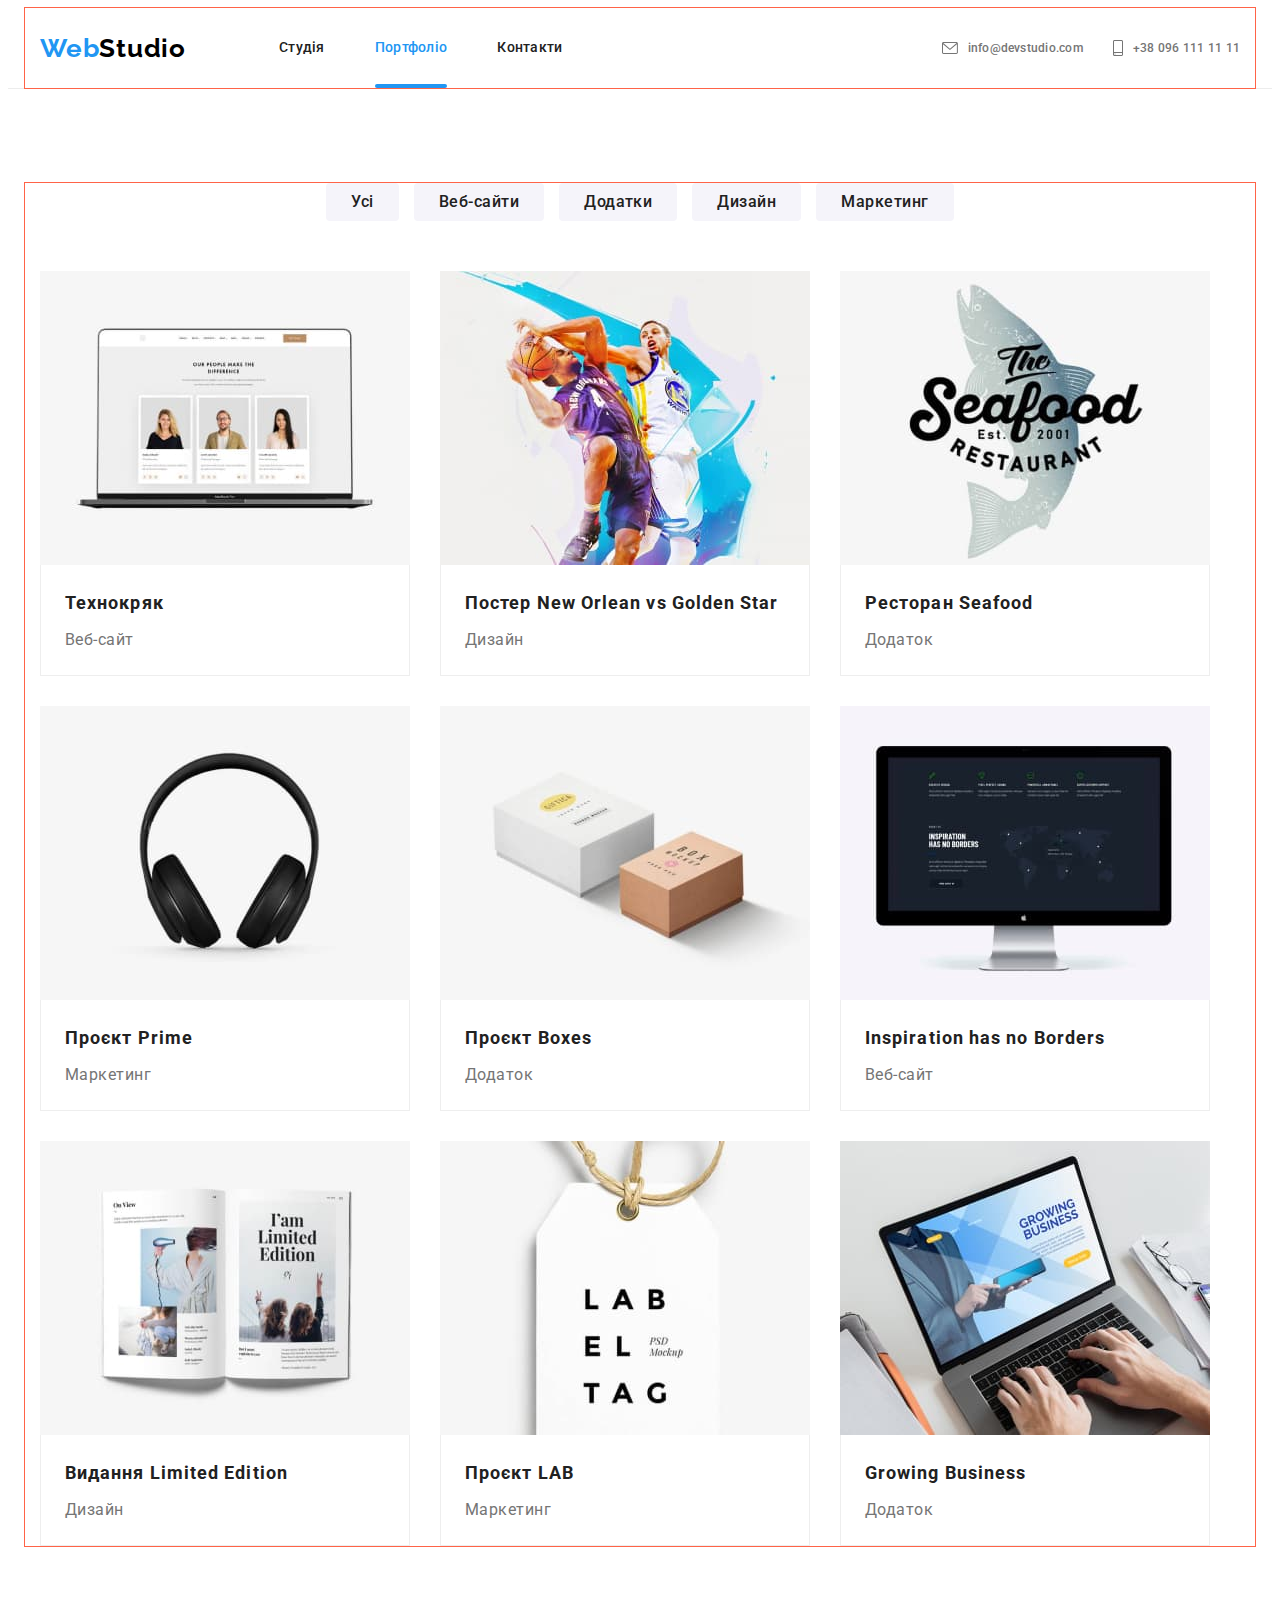
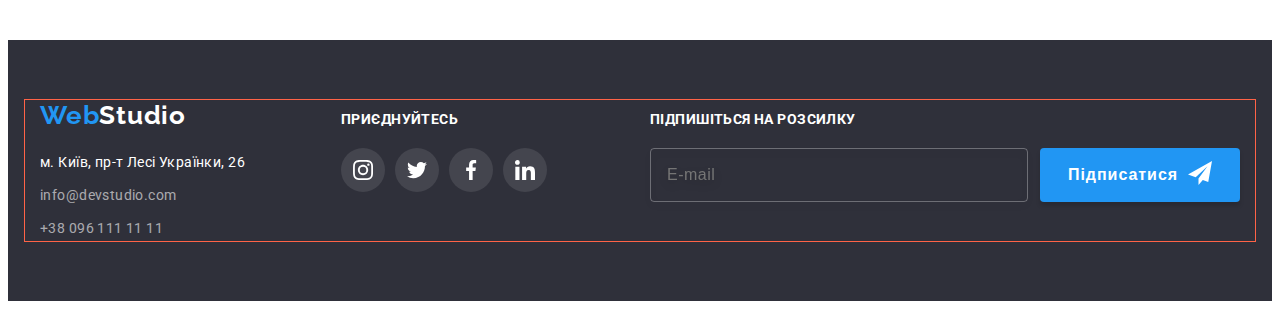
==== commit 93f330ed: "Add retina img into services section" ====
--- a/portfolio.html
+++ b/portfolio.html
@@ -94,6 +94,23 @@
                     width="370"
                     height="294"
                   />
+
+                  <!-- <img
+                srcset="
+                  ./images/services-section/img_1_370.jpg 370w,
+                  ./images/services-section/img_2_370.jpg 370w,
+                  ./images/services-section/img_3_370.jpg 370w,
+                  ./images/services-section/img_1_740.jpg 740w,
+                  ./images/services-section/img_2_740.jpg 740w,
+                  ./images/services-section/img_3_740.jpg 740w
+                "
+                sizes="(min-width: 1200px) 370px, (min-width: ) 320px, "
+                src="./images/services/img_1_370.jpg"
+                alt="Наша робота 1"
+                width="370"
+                height="294"
+              /> -->
+
                   <p class="works-description">
                     Ресурс пропонує комплексні пропозиції з різним рівнем функціоналу та сервісів.
                     Все це дозволить відвідувачу отримати вичерпні відомості про компанію чи
--- a/css/main.min.css
+++ b/css/main.min.css
@@ -1 +1 @@
-:root{--main-background-color: #ffffff;--additional-font-color: #ffffff;--accent-color: #2196f3;--accent-color-cards: rgba(33, 150, 243, 0.9);--btn-bg-color: #188ce8;--footer-font: #2f303a;--services-font-cl: rgba(47, 48, 58, 0.8);--main-font-color: #212121;--secondary-font-color: #757575;--form-font-color: rgba(255, 255, 255, 0.6);--border-form-color: rgba(255, 255, 255, 0.3);--section-color: #f5f4fa;--icon-color: #afb1b8;--border-color: rgba(33, 33, 33, 0.2);--comment-font-color: rgba(117, 117, 117, 0.5);--logo-font: "Raleway", sans-serif;--main-font: "Roboto", sans-serif}.visually-hidden{position:absolute;width:1px;height:1px;margin:-1px;border:0;padding:0;white-space:nowrap;-webkit-clip-path:inset(100%);clip-path:inset(100%);clip:rect(0 0 0 0);overflow:hidden}.modal-btn,.modal-btn-icon,.footer-mail-btn,.footer-btn,.works-btn,.choice-btn:not(:last-child),.main-section__btn{cursor:pointer}body{background-color:var(--main-background-color);font-family:var(--main-font);color:var(--main-font-color);font-size:14px;letter-spacing:.03em}body.modal-open{overflow:hidden}h1,h2,h3,h4,h5,h6,p{margin:0}img{display:block;max-width:100%;height:auto}.link{text-decoration:none}.list{margin:0;padding:0;list-style:none}.header{border-bottom:1px solid #ececec}.header-nav-list{position:relative}.header-nav-list:not(:last-child){margin-right:50px}.header-list{display:-webkit-box;display:-ms-flexbox;display:flex;-webkit-box-align:center;-ms-flex-align:center;align-items:center}.nav-menu{display:none}@media screen and (min-width: 768px){.nav-menu{display:block;margin-left:93px}}.header-nav{display:-webkit-box;display:-ms-flexbox;display:flex}.header-nav-link{display:-webkit-box;display:-ms-flexbox;display:flex;-webkit-box-align:center;-ms-flex-align:center;align-items:center;padding-top:32px;padding-bottom:32px;font-weight:500;font-size:14px;line-height:1.14;letter-spacing:.02em;color:var(--main-font-color);-webkit-transition-property:color;transition-property:color;-webkit-transition-duration:250ms;transition-duration:250ms;-webkit-transition-timing-function:cubic-bezier(0.4, 0, 0.2, 1);transition-timing-function:cubic-bezier(0.4, 0, 0.2, 1)}.header-nav-link:hover,.header-nav-link:focus{color:var(--accent-color)}.header-nav-link.current{color:var(--accent-color)}.header-link{color:var(--secondary-font-color);display:-webkit-box;display:-ms-flexbox;display:flex;-webkit-box-align:center;-ms-flex-align:center;align-items:center;padding-top:32px;padding-bottom:32px;font-weight:500;font-size:14px;line-height:1.14;letter-spacing:.02em;-webkit-transition-property:color;transition-property:color;-webkit-transition-duration:250ms;transition-duration:250ms;-webkit-transition-timing-function:cubic-bezier(0.4, 0, 0.2, 1);transition-timing-function:cubic-bezier(0.4, 0, 0.2, 1)}@media screen and (min-width: 768px){.header-link{font-weight:500;font-size:12px;line-height:1.17;letter-spacing:.02em}}@media screen and (min-width: 768px)and (max-width: 1199px){.header-link{padding-top:0px;padding-bottom:0px}}.header-link:hover,.header-link:focus{color:var(--accent-color)}.contacts-icon{margin-right:10px;fill:currentColor}.nav-link{display:-webkit-box;display:-ms-flexbox;display:flex;margin-left:auto;-webkit-box-align:center;-ms-flex-align:center;align-items:center}@media screen and (max-width: 767px){.nav-link{display:none}}@media screen and (min-width: 768px)and (max-width: 1199px){.nav-link{display:block}}.contact-nav:not(:last-child){margin-right:30px}@media screen and (min-width: 768px)and (max-width: 1199px){.contact-nav:not(:last-child){margin-right:0px;margin-bottom:10px}}.main-section{margin:0 auto;padding-top:118px;padding-bottom:118px;max-width:1600px;background-color:var(--footer-font);background-image:-webkit-gradient(linear, left top, left bottom, from(rgba(47, 48, 58, 0.7)), to(rgba(47, 48, 58, 0.4))),url("../images/main/font.jpg");background-image:linear-gradient(180deg, rgba(47, 48, 58, 0.7), rgba(47, 48, 58, 0.4)),url("../images/main/font.jpg");background-size:cover;background-repeat:no-repeat;background-position:center;-webkit-box-shadow:0px 4px 4px 0px rgba(0,0,0,.25);box-shadow:0px 4px 4px 0px rgba(0,0,0,.25)}@media screen and (min-width: 1200px){.main-section{padding-top:200px;padding-bottom:200px;height:600px}}.main-section__title{margin-top:0;margin-bottom:30px;margin-left:auto;margin-right:auto;font-weight:900;font-size:26px;line-height:1.62;letter-spacing:.06em;text-align:center;text-transform:uppercase;color:var(--main-background-color)}@media screen and (min-width: 768px){.main-section__title{width:360px}}@media screen and (min-width: 1200px){.main-section__title{font-weight:900;font-size:44px;line-height:1.36;letter-spacing:.06em;width:696px}}.logo{font-family:var(--logo-font);font-weight:700;font-size:24px;line-height:1.17;letter-spacing:.03em;color:#000;-webkit-transition-property:color;transition-property:color;-webkit-transition-duration:250ms;transition-duration:250ms;-webkit-transition-timing-function:cubic-bezier(0.4, 0, 0.2, 1);transition-timing-function:cubic-bezier(0.4, 0, 0.2, 1)}@media screen and (max-width: 767px){.logo{padding-top:16px;padding-bottom:16px}}@media screen and (min-width: 1200px){.logo{font-weight:700;font-size:26px;line-height:1.19;letter-spacing:.03em}}.logo:hover,.logo:focus{color:var(--accent-color)}.logo-first-part{color:var(--accent-color)}.footer-logo{padding-top:0px;padding-bottom:0px;color:var(--main-background-color);-webkit-transition-property:color;transition-property:color;-webkit-transition-duration:250ms;transition-duration:250ms;-webkit-transition-timing-function:cubic-bezier(0.4, 0, 0.2, 1);transition-timing-function:cubic-bezier(0.4, 0, 0.2, 1)}.main-section__btn{display:block;padding:10px 32px;text-align:center;min-width:216px;margin-left:auto;margin-right:auto;font-family:inherit;font-weight:700;font-size:16px;line-height:1.88;letter-spacing:.06em;display:-webkit-box;display:-ms-flexbox;display:flex;-webkit-box-align:center;-ms-flex-align:center;align-items:center;text-align:center;color:var(--main-background-color);background-color:var(--accent-color);border-radius:4px;border:none;-webkit-transition-property:background-color,-webkit-box-shadow;transition-property:background-color,-webkit-box-shadow;transition-property:background-color,box-shadow;transition-property:background-color,box-shadow,-webkit-box-shadow;-webkit-transition-duration:250ms;transition-duration:250ms;-webkit-transition-timing-function:cubic-bezier(0.4, 0, 0.2, 1);transition-timing-function:cubic-bezier(0.4, 0, 0.2, 1)}.main-section__btn:active,.main-section__btn:hover,.main-section__btn:focus{background-color:var(--btn-bg-color);-webkit-box-shadow:0px 4px 4px rgba(0,0,0,.25);box-shadow:0px 4px 4px rgba(0,0,0,.25)}.works-btn{display:block;padding:6px 25px;font-family:inherit;font-weight:500;font-size:16px;line-height:1.63;letter-spacing:.03em;text-align:center;border-radius:4px;background-color:var(--section-color);color:var(--main-font-color);border:none;-webkit-transition-property:color,background-color,-webkit-box-shadow;transition-property:color,background-color,-webkit-box-shadow;transition-property:color,background-color,box-shadow;transition-property:color,background-color,box-shadow,-webkit-box-shadow;-webkit-transition-duration:250ms;transition-duration:250ms;-webkit-transition-timing-function:cubic-bezier(0.4, 0, 0.2, 1);transition-timing-function:cubic-bezier(0.4, 0, 0.2, 1)}.works-btn:active,.works-btn:hover,.works-btn:focus{background-color:var(--accent-color);color:var(--main-background-color);-webkit-box-shadow:0px 4px 4px rgba(0,0,0,.25);box-shadow:0px 4px 4px rgba(0,0,0,.25)}.footer-btn{position:relative;width:200px;background-color:var(--accent-color);border:none;-webkit-box-shadow:0px 4px 4px rgba(0,0,0,.15);box-shadow:0px 4px 4px rgba(0,0,0,.15);border-radius:4px;font-weight:700;font-size:16px;line-height:1.88;letter-spacing:.06em;-webkit-box-align:center;-ms-flex-align:center;align-items:center;text-align:left;color:var(--additional-font-color);padding:10px 28px;-webkit-transition-property:background-color,-webkit-box-shadow;transition-property:background-color,-webkit-box-shadow;transition-property:background-color,box-shadow;transition-property:background-color,box-shadow,-webkit-box-shadow;-webkit-transition-duration:250ms;transition-duration:250ms;-webkit-transition-timing-function:cubic-bezier(0.4, 0, 0.2, 1);transition-timing-function:cubic-bezier(0.4, 0, 0.2, 1)}.footer-btn:hover,.footer-btn:focus{background-color:var(--btn-bg-color);-webkit-box-shadow:0px 4px 4px rgba(0,0,0,.25);box-shadow:0px 4px 4px rgba(0,0,0,.25)}.footer-mail-btn{position:absolute;top:13px;right:28px;fill:var(--main-background-color)}.benefits{padding-top:60px;padding-bottom:60px}@media screen and (min-width: 1200px){.benefits{padding-top:94px;padding-bottom:94px}}.benefits__list{display:block}@media screen and (min-width: 768px){.benefits__list{display:-webkit-box;display:-ms-flexbox;display:flex;-ms-flex-wrap:wrap;flex-wrap:wrap}}@media screen and (min-width: 1200px){.benefits__list{display:-webkit-box;display:-ms-flexbox;display:flex;-ms-flex-wrap:nowrap;flex-wrap:nowrap}}@media screen and (min-width: 768px){.benefits__item{max-width:354px}}@media screen and (min-width: 1200px){.benefits__item{max-width:270px}}.benefits__item::before{content:"";display:block;height:120px;background-color:var(--section-color);border-radius:4px;background-position:center;background-repeat:no-repeat}.benefits__item:not(:last-child){margin-right:0px;margin-bottom:30px}@media screen and (min-width: 1200px){.benefits__item:not(:last-child){margin-right:30px;margin-bottom:0px}}@media screen and (min-width: 768px){.benefits__item:not(:nth-child(2n)){margin-right:30px}}@media screen and (min-width: 768px){.benefits__item:nth-last-child(-n+2){margin-bottom:0px}}.benefits__item--antenna::before{background-image:url("../images/icons-benefits/antenna.svg")}.benefits__item--clock::before{background-image:url("../images/icons-benefits/clock.svg")}.benefits__item--diagram::before{background-image:url("../images/icons-benefits/diagram.svg")}.benefits__item--astronaut::before{background-image:url("../images/icons-benefits/astronaut.svg")}.benefits__title{font-weight:700;font-size:14px;line-height:1.14;letter-spacing:.03em;margin-top:30px;margin-bottom:10px;text-transform:uppercase;color:var(--main-font-color)}@media screen and (max-width: 767px){.benefits__title{text-align:center}}.benefits__content{font-size:14px;line-height:1.71;letter-spacing:.03em;margin-top:0;margin-bottom:0;color:var(--secondary-font-color)}.container{width:1200px;padding-left:15px;padding-right:15px;margin:0 auto;outline:1px solid tomato}@media screen and (min-width: 480px){.container{width:480px}}@media screen and (min-width: 768px){.container{width:768px}}@media screen and (min-width: 1200px){.container{width:1200px}}.current{color:var(--accent-color)}.current::after{display:inline-block;position:absolute;content:"";bottom:0;width:100%;height:4px;border-radius:2px;background-color:var(--accent-color)}@media screen and (max-width: 767px){.current::after{display:none}}.services{padding-top:0;padding-bottom:94px}@media screen and (max-width: 1199px){.services{display:none}}.services__list{display:-webkit-box;display:-ms-flexbox;display:flex}.services__item{position:relative}.services__item:not(:last-child){margin-right:30px}.servises__title{margin-bottom:50px;font-weight:700;font-size:36px;line-height:1.17;letter-spacing:.03em;text-align:center;color:var(--main-font-color)}.services__name{position:absolute;bottom:0;width:100%;min-height:70px;font-weight:700;font-size:14px;line-height:1.14;text-transform:uppercase;display:-webkit-box;display:-ms-flexbox;display:flex;-webkit-box-align:center;-ms-flex-align:center;align-items:center;-webkit-box-pack:center;-ms-flex-pack:center;justify-content:center;color:var(--additional-font-color);background-color:var(--services-font-cl)}.team{padding-top:60px;padding-bottom:60px;background-color:var(--section-color)}@media screen and (min-width: 1200px){.team{padding-top:94px;padding-bottom:94px}}.team__list{display:block}@media screen and (min-width: 768px){.team__list{display:-webkit-box;display:-ms-flexbox;display:flex;-ms-flex-wrap:wrap;flex-wrap:wrap;gap:30px}}.team__item{background-color:var(--main-background-color);-webkit-box-shadow:0px 1px 3px rgba(0,0,0,.12),0px 1px 1px rgba(0,0,0,.14),0px 2px 1px rgba(0,0,0,.2);box-shadow:0px 1px 3px rgba(0,0,0,.12),0px 1px 1px rgba(0,0,0,.14),0px 2px 1px rgba(0,0,0,.2);border-radius:0px 0px 4px 4px}.team__item:not(:last-child){margin-bottom:30px}@media screen and (min-width: 768px){.team__item:not(:last-child){margin-bottom:0px}}@media screen and (min-width: 1200px){.team__item:not(:last-child){margin-bottom:0px}}.team__title{font-weight:700;font-size:28px;line-height:1.18;letter-spacing:.03em;margin-bottom:30px;text-align:center;color:var(--main-font-color)}@media screen and (min-width: 1200px){.team__title{font-weight:700;font-size:36px;line-height:1.17;letter-spacing:.03em;margin-bottom:50px}}.member{padding:30px 0px 24px}@media screen and (min-width: 1200px){.member{padding:30px 0}}.team__member{margin-top:0;margin:0;margin-bottom:10px;font-weight:500;font-size:16px;line-height:1.19;letter-spacing:.03em;text-align:center;color:var(--main-font-color)}.team__position{margin:0;margin-bottom:16px;font-size:16px;line-height:1.19;letter-spacing:.03em;text-align:center;color:var(--secondary-font-color)}.clients{padding-top:60px;padding-bottom:60px}@media screen and (min-width: 1200px){.clients{padding-top:94px;padding-bottom:94px}}.clients__title{margin-bottom:30px;font-weight:700;font-size:28px;line-height:1.18;letter-spacing:.03em;text-align:center;color:var(--main-font-color)}@media screen and (min-width: 1200px){.clients__title{margin-bottom:50px;font-weight:700;font-size:36px;line-height:1.17;letter-spacing:.03em}}.clients__list{display:-webkit-box;display:-ms-flexbox;display:flex;-ms-flex-wrap:wrap;flex-wrap:wrap;gap:30px;-webkit-box-align:center;-ms-flex-align:center;align-items:center;-webkit-box-pack:center;-ms-flex-pack:center;justify-content:center;border-color:#afb1b8}.clients__link{display:-webkit-box;display:-ms-flexbox;display:flex;-webkit-box-align:center;-ms-flex-align:center;align-items:center;-webkit-box-pack:center;-ms-flex-pack:center;justify-content:center;width:210px;height:92px;background-color:var(--main-background-color);fill:var(--icon-color);border:1px solid var(--icon-color);border-radius:4px;-webkit-transition-property:border;transition-property:border;-webkit-transition-property:fill;transition-property:fill;-webkit-transition-duration:250ms;transition-duration:250ms;-webkit-transition-timing-function:cubic-bezier(0.4, 0, 0.2, 1);transition-timing-function:cubic-bezier(0.4, 0, 0.2, 1)}@media screen and (min-width: 768px){.clients__link{width:226px}}@media screen and (min-width: 1200px){.clients__link{width:170px}}.clients__link:hover,.clients__link:focus{fill:var(--accent-color);border:1px solid var(--accent-color)}.footer{padding-top:60px;padding-bottom:60px;background-color:var(--footer-font)}.footer-container{display:-webkit-box;display:-ms-flexbox;display:flex}@media screen and (min-width: 480px){.footer-container{-webkit-box-orient:vertical;-webkit-box-direction:normal;-ms-flex-direction:column;flex-direction:column;text-align:center}}@media screen and (min-width: 768px)and (max-width: 1199px){.footer-container{-ms-flex-wrap:wrap;flex-wrap:wrap;-webkit-box-orient:horizontal;-webkit-box-direction:normal;-ms-flex-direction:row;flex-direction:row;-webkit-box-pack:justify;-ms-flex-pack:justify;justify-content:space-between}}@media screen and (min-width: 1200px){.footer-container{-webkit-box-orient:horizontal;-webkit-box-direction:normal;-ms-flex-direction:row;flex-direction:row;-webkit-box-align:baseline;-ms-flex-align:baseline;align-items:baseline;text-align:left}}.footer-address-container{text-align:center;margin-bottom:60px}@media screen and (max-width: 767px){.footer-address-container{min-width:450px}}@media screen and (min-width: 768px)and (max-width: 1199px){.footer-address-container{width:232px;margin-left:60px}}@media screen and (min-width: 1200px){.footer-address-container{min-width:231px;margin-left:0px;margin-bottom:0px;margin-right:70px;text-align:left}}.footer-social-container{width:450px;text-align:center;margin-bottom:60px}@media screen and (min-width: 768px)and (max-width: 1199px){.footer-social-container{width:206px;margin-right:60px}}@media screen and (min-width: 1200px){.footer-social-container{min-width:206px;text-align:left;margin-bottom:0px;margin-left:0px}}@media screen and (min-width: 768px)and (max-width: 1199px){.footer-mail-container{width:100%}}@media screen and (min-width: 1200px){.footer-mail-container{margin-left:auto}}.footer-address{margin-top:20px;font-style:normal}.address-link{font-size:14px;line-height:1.71;letter-spacing:.03em;color:var(--main-background-color);-webkit-transition-property:color;transition-property:color;-webkit-transition-duration:250ms;transition-duration:250ms;-webkit-transition-timing-function:cubic-bezier(0.4, 0, 0.2, 1);transition-timing-function:cubic-bezier(0.4, 0, 0.2, 1)}.address-link:hover,.address-link:focus{color:var(--accent-color)}.footer-link{font-size:14px;line-height:1.71;letter-spacing:.03em;color:rgba(255,255,255,.6);-webkit-transition-property:color;transition-property:color;-webkit-transition-duration:250ms;transition-duration:250ms;-webkit-transition-timing-function:cubic-bezier(0.4, 0, 0.2, 1);transition-timing-function:cubic-bezier(0.4, 0, 0.2, 1)}.footer-link:hover,.footer-link:focus{color:var(--accent-color)}.footer-list:not(:last-child){margin-bottom:9px}.footer-title,.footer-mail-title{margin-bottom:20px;font-weight:700;font-size:14px;line-height:1.14;letter-spacing:.03em;text-transform:uppercase;color:var(--main-background-color)}.footer-social-link{display:-webkit-box;display:-ms-flexbox;display:flex;-webkit-box-align:center;-ms-flex-align:center;align-items:center;-webkit-box-pack:center;-ms-flex-pack:center;justify-content:center;background-color:rgba(255,255,255,.1);fill:var(--main-background-color);border-radius:50%;width:44px;height:44px;-webkit-transition-property:background-color;transition-property:background-color;-webkit-transition-duration:250ms;transition-duration:250ms;-webkit-transition-timing-function:cubic-bezier(0.4, 0, 0.2, 1);transition-timing-function:cubic-bezier(0.4, 0, 0.2, 1)}.footer-social-link:hover,.footer-social-link:focus{background-color:var(--accent-color)}.footer-social-list{display:-webkit-box;display:-ms-flexbox;display:flex;gap:10px;-webkit-box-pack:center;-ms-flex-pack:center;justify-content:center}@media screen and (min-width: 1200px){.footer-social-list{-webkit-box-pack:start;-ms-flex-pack:start;justify-content:start}}@media screen and (min-width: 1200px){.footer-form{margin:right 12px;display:-webkit-box;display:-ms-flexbox;display:flex;gap:12px}}.footer-form input{font-size:16px;line-height:1.25;letter-spacing:.03em;-webkit-box-align:center;-ms-flex-align:center;align-items:center;color:rgba(255,255,255,.6);padding-left:16px}.footer-email{width:100%;height:50px;margin-bottom:20px;background-color:rgba(0,0,0,0);border:1px solid rgba(255,255,255,.3);-webkit-filter:drop-shadow(0px 4px 4px rgba(0, 0, 0, 0.15));filter:drop-shadow(0px 4px 4px rgba(0, 0, 0, 0.15));border-radius:4px}@media screen and (min-width: 1200px){.footer-email{width:358px;margin-bottom:0px}}.backdrop{position:fixed;top:0;left:0;width:100%;height:100%;overflow-y:scroll;background-color:rgba(0,0,0,.2);-webkit-transition:opacity 250ms cubic-bezier(0.4, 0, 0.2, 1);transition:opacity 250ms cubic-bezier(0.4, 0, 0.2, 1)}.backdrop.is-hidden{opacity:0;pointer-events:none}.backdrop.is-hidden .modal{-webkit-transform:translate(-50%, -50%) scale(0.9);transform:translate(-50%, -50%) scale(0.9)}.modal{position:absolute;top:50%;left:50%;padding:40px;min-width:450px;min-height:609px;background-color:var(--main-background-color);-webkit-box-shadow:0px 1px 3px rgba(0,0,0,.12),0px 1px 1px rgba(0,0,0,.14),0px 2px 1px rgba(0,0,0,.2);box-shadow:0px 1px 3px rgba(0,0,0,.12),0px 1px 1px rgba(0,0,0,.14),0px 2px 1px rgba(0,0,0,.2);border-radius:4px;-webkit-transform:translate(-50%, -50%) scale(1);transform:translate(-50%, -50%) scale(1);-webkit-transition:-webkit-transform 250ms cubic-bezier(0.4, 0, 0.2, 1);transition:-webkit-transform 250ms cubic-bezier(0.4, 0, 0.2, 1);transition:transform 250ms cubic-bezier(0.4, 0, 0.2, 1);transition:transform 250ms cubic-bezier(0.4, 0, 0.2, 1), -webkit-transform 250ms cubic-bezier(0.4, 0, 0.2, 1)}@media screen and (min-width: 1200px){.modal{min-width:528px;min-height:581px}}.modal-title{font-weight:700;font-size:20px;line-height:1.5;letter-spacing:.03em;text-align:center;color:var(--main-font-color);margin-bottom:12px}@media screen and (min-width: 1200px){.modal-title{font-weight:700;font-size:20px;line-height:1.15;letter-spacing:.03em}}.modal-btn-icon{display:-webkit-box;display:-ms-flexbox;display:flex;position:absolute;top:8px;right:8px;width:30px;height:30px;margin:8px 8px 2px auto;-webkit-box-pack:center;-ms-flex-pack:center;justify-content:center;-webkit-box-align:center;-ms-flex-align:center;align-items:center;background-color:var(--main-background-color);border:1px solid rgba(0,0,0,.1);border-radius:50%;-webkit-transition-property:fill,-webkit-box-shadow;transition-property:fill,-webkit-box-shadow;transition-property:fill,box-shadow;transition-property:fill,box-shadow,-webkit-box-shadow;-webkit-transition-duration:250ms;transition-duration:250ms;-webkit-transition-timing-function:cubic-bezier(0.4, 0, 0.2, 1);transition-timing-function:cubic-bezier(0.4, 0, 0.2, 1)}.modal-btn-icon:hover,.modal-btn-icon:focus{-webkit-box-shadow:0px 4px 4px rgba(0,0,0,.15);box-shadow:0px 4px 4px rgba(0,0,0,.15);fill:var(--accent-color)}.modal-btn{font-weight:700;font-size:16px;line-height:1.88;letter-spacing:.06em;display:block;text-align:center;margin-left:auto;margin-right:auto;min-width:200px;min-height:50px;background-color:var(--accent-color);color:var(--main-background-color);-webkit-box-shadow:0px 4px 4px rgba(0,0,0,.15);box-shadow:0px 4px 4px rgba(0,0,0,.15);border-radius:4px;border:none;-webkit-transition-property:background-color,-webkit-box-shadow;transition-property:background-color,-webkit-box-shadow;transition-property:background-color,box-shadow;transition-property:background-color,box-shadow,-webkit-box-shadow;-webkit-transition-duration:250ms;transition-duration:250ms;-webkit-transition-timing-function:cubic-bezier(0.4, 0, 0.2, 1);transition-timing-function:cubic-bezier(0.4, 0, 0.2, 1)}.modal-btn:hover,.modal-btn:focus{background-color:var(--btn-bg-color);-webkit-box-shadow:0px 4px 4px rgba(0,0,0,.25);box-shadow:0px 4px 4px rgba(0,0,0,.25)}.our-works{padding-top:60px;padding-bottom:60px}@media screen and (min-width: 1200px){.our-works{padding-top:94px;padding-bottom:94px}}.works{padding:20px 24px;border:1px solid #eee;border-top:0}.works-choise{display:-webkit-box;display:-ms-flexbox;display:flex;margin-bottom:40px;-webkit-box-pack:start;-ms-flex-pack:start;justify-content:flex-start}@media screen and (min-width: 480px){.works-choise{-ms-flex-wrap:wrap;flex-wrap:wrap;row-gap:8px;-webkit-column-gap:15px;-moz-column-gap:15px;column-gap:15px}}@media screen and (min-width: 768px){.works-choise{-webkit-box-pack:center;-ms-flex-pack:center;justify-content:center;margin-bottom:30px}}@media screen and (min-width: 1200px){.works-choise{margin-bottom:50px}}@media screen and (min-width: 768px){.works-card{display:-webkit-box;display:-ms-flexbox;display:flex;-ms-flex-wrap:wrap;flex-wrap:wrap;gap:30px}}@media screen and (min-width: 1200px){.works-card{-ms-flex-preferred-size:calc((100% - 60px)/3);flex-basis:calc((100% - 60px)/3);margin-bottom:0px}}.works-list{margin-top:0}.works-list:not(:last-child){margin-bottom:30px}@media screen and (min-width: 768px){.works-list:not(:last-child){margin-bottom:0px;-ms-flex-preferred-size:calc((100% - 60px)/2);flex-basis:calc((100% - 60px)/2)}}.works-link{display:block;-webkit-transition-property:-webkit-box-shadow;transition-property:-webkit-box-shadow;transition-property:box-shadow;transition-property:box-shadow, -webkit-box-shadow;-webkit-transition-duration:250ms;transition-duration:250ms;-webkit-transition-timing-function:cubic-bezier(0.4, 0, 0.2, 1);transition-timing-function:cubic-bezier(0.4, 0, 0.2, 1)}.works-link:hover,.works-link:focus{-webkit-box-shadow:0px 4px 4px rgba(0,0,0,.25);box-shadow:0px 4px 4px rgba(0,0,0,.25)}.works-title{margin-top:0;margin-bottom:4px;font-weight:700;font-size:18px;line-height:2;letter-spacing:.06em;color:var(--main-font-color)}.works-item{margin-top:0;font-size:16px;line-height:1.88;letter-spacing:.03em;color:var(--secondary-font-color)}.description{position:relative;overflow:hidden}.works-description{-webkit-transform:translateY(100%);transform:translateY(100%);position:absolute;top:0;left:0;visibility:visible;font-size:18px;line-height:1.56;letter-spacing:.03em;background-color:var(--accent-color-cards);color:var(--main-background-color);padding:77px 24px;-webkit-transition:-webkit-transform 250ms cubic-bezier(0.4, 0, 0.2, 1);transition:-webkit-transform 250ms cubic-bezier(0.4, 0, 0.2, 1);transition:transform 250ms cubic-bezier(0.4, 0, 0.2, 1);transition:transform 250ms cubic-bezier(0.4, 0, 0.2, 1), -webkit-transform 250ms cubic-bezier(0.4, 0, 0.2, 1)}@media screen and (min-width: 768px){.works-description{padding:49px 24px 77px}}@media screen and (min-width: 1200px){.works-description{padding:63px 24px}}.works-link:hover .works-description{-webkit-transform:translateY(0);transform:translateY(0)}.form-field{position:relative;display:-webkit-box;display:-ms-flexbox;display:flex;-webkit-box-orient:vertical;-webkit-box-direction:normal;-ms-flex-direction:column;flex-direction:column;margin-bottom:10px;-webkit-transition-property:border-color;transition-property:border-color;-webkit-transition-duration:250ms;transition-duration:250ms;-webkit-transition-timing-function:cubic-bezier(0.4, 0, 0.2, 1);transition-timing-function:cubic-bezier(0.4, 0, 0.2, 1)}.form-field label{color:var(--secondary-font-color);font-size:12px;line-height:1.17;letter-spacing:.01em;margin-bottom:4px}.input-field{margin:0;width:100%;height:40px;outline:rgba(0,0,0,0);padding:11px 42px 12px;border:1px solid var(--border-color);border-radius:4px;color:var(--secondary-font-color);-webkit-transition-property:border;transition-property:border;-webkit-transition-duration:250ms;transition-duration:250ms;-webkit-transition-timing-function:cubic-bezier(0.4, 0, 0.2, 1);transition-timing-function:cubic-bezier(0.4, 0, 0.2, 1)}.input-field:hover,.input-field:focus{border:none;border:1px solid var(--accent-color);border-radius:4px}.form-icon{position:absolute;top:50%;bottom:11px;left:12px;fill:var(--main-font-color);-webkit-transition-property:fill;transition-property:fill;-webkit-transition-duration:250ms;transition-duration:250ms;-webkit-transition-timing-function:cubic-bezier(0.4, 0, 0.2, 1);transition-timing-function:cubic-bezier(0.4, 0, 0.2, 1)}.input-field:hover+.form-icon,.input-field:focus-within+.form-icon{fill:var(--accent-color)}textarea{resize:none;height:120px;border:none;border:1px solid var(--border-color);border-radius:4px;padding:12px 16px;color:var(--comment-font-color);font-size:12px;line-height:1.17;letter-spacing:.01em}.input-field-comment{padding:12px 16px;height:120px}.conditions-field{-webkit-box-orient:horizontal;-webkit-box-direction:normal;-ms-flex-direction:row;flex-direction:row;-webkit-box-pack:center;-ms-flex-pack:center;justify-content:center;color:var(--secondary-font-color);font-size:12px;line-height:1.17;letter-spacing:.03em;margin-bottom:4px;margin-top:20px;margin-bottom:30px}@media screen and (min-width: 1200px){.conditions-field{font-size:14px;line-height:1.71;letter-spacing:.03em}}.conditions{color:var(--secondary-font-color)}.conditions-link{color:var(--accent-color)}.form-checkbox{-webkit-appearance:none;-moz-appearance:none;appearance:none;margin-left:0px;margin-right:0px;width:16px;height:15px;border-radius:4px;background-color:#fff;background-repeat:no-repeat;background-position:50% 50%;border:1px solid var(--accent-color);cursor:pointer}@media screen and (min-width: 1200px){.form-checkbox{margin-left:14px;margin-right:7px}}.form-checkbox:checked{background-image:url("data:image/svg+xml,%3Csvg xmlns='http://www.w3.org/2000/svg' width='16' height='15' fill='none'%3E%3Crect width='16' height='15' fill='%232196F3' rx='2'/%3E%3Cpath fill='%23fff' stroke='%23fff' stroke-width='.2' d='m3.957 7.752-.069-.066-.069.065-.888.842-.076.072.076.073 3.496 3.334.069.066.069-.066 7.504-7.158.076-.073-.076-.072-.882-.841-.069-.066-.069.066-6.553 6.246-2.539-2.422Z'/%3E%3C/svg%3E%0A");background-repeat:no-repeat}.social__list{display:-webkit-box;display:-ms-flexbox;display:flex;-webkit-box-pack:center;-ms-flex-pack:center;justify-content:center;gap:10px}.social__link{display:-webkit-box;display:-ms-flexbox;display:flex;-webkit-box-align:center;-ms-flex-align:center;align-items:center;-webkit-box-pack:center;-ms-flex-pack:center;justify-content:center;width:44px;height:44px;background-color:var(--main-background-color);fill:var(--icon-color);border-radius:50%;-webkit-transition-property:fill,background-color;transition-property:fill,background-color;-webkit-transition-duration:250ms;transition-duration:250ms;-webkit-transition-timing-function:cubic-bezier(0.4, 0, 0.2, 1);transition-timing-function:cubic-bezier(0.4, 0, 0.2, 1)}.social__link:hover,.social__link:focus{fill:var(--main-background-color);background-color:var(--accent-color)}.mobile-nav-menu{margin-bottom:306px}.mobile-nav-list:not(:last-child){padding-bottom:32px}.mobile-nav-link{font-weight:500;font-size:40px;line-height:1.18;letter-spacing:.02em}.mobile-nav-link:hover,.mobile-nav-link:focus{color:var(--accent-color)}.mobile-nav-link:visited{color:var(--main-font-color)}.mobile-nav-link.current{color:var(--accent-color)}.mobile-contact-nav{margin-bottom:64px}.mobile-link-tel{font-weight:500;font-size:34px;line-height:1.18;letter-spacing:.02em;color:var(--accent-color)}.mobile-link-mail{font-weight:500;font-size:24px;line-height:1.17;letter-spacing:.02em;color:var(--secondary-font-color)}.mobile-link:not(:last-child){padding-bottom:32px}.mobile-social-list{display:-webkit-box;display:-ms-flexbox;display:flex;font-weight:500;font-size:18px;line-height:1.22;letter-spacing:.02em;color:var(--accent-color)}.mobile-social-item:not(:first-child){padding-left:10px}.mobile-social-item:not(:last-child){padding-right:10px;border-right:1px solid var(--border-color)}.mobile-social-link:hover,.mobile-social-link:focus,.mobile-social-link:active,.mobile-social-link:visited{color:var(--accent-color)}.menu-toggle{min-height:40px;min-width:40px;display:-webkit-box;display:-ms-flexbox;display:flex;-webkit-box-align:center;-ms-flex-align:center;align-items:center;-webkit-box-pack:center;-ms-flex-pack:center;justify-content:center;margin:0;padding:0;margin-left:auto;background-color:rgba(0,0,0,0);cursor:pointer;border:none;border-radius:50%;outline:none}@media(min-width: 768px){.menu-toggle{display:none}}.menu-toggle:hover,.menu-toggle:focus{background-color:rgba(0,0,0,.1)}.menu-container{position:fixed;top:0;left:0;width:100vw;height:100vh;padding:32px;background-color:#fff;z-index:999;-webkit-transform:translateX(100%);transform:translateX(100%);-webkit-transition:-webkit-transform 250ms ease-in-out;transition:-webkit-transform 250ms ease-in-out;transition:transform 250ms ease-in-out;transition:transform 250ms ease-in-out, -webkit-transform 250ms ease-in-out}.menu-container.is-open{-webkit-transform:translateX(0);transform:translateX(0)}.menu-container .menu-toggle{position:absolute;top:16px;right:16px;color:#fff}/*# sourceMappingURL=main.min.css.map */+:root{--main-background-color: #ffffff;--additional-font-color: #ffffff;--accent-color: #2196f3;--accent-color-cards: rgba(33, 150, 243, 0.9);--btn-bg-color: #188ce8;--footer-font: #2f303a;--services-font-cl: rgba(47, 48, 58, 0.8);--main-font-color: #212121;--secondary-font-color: #757575;--form-font-color: rgba(255, 255, 255, 0.6);--border-form-color: rgba(255, 255, 255, 0.3);--section-color: #f5f4fa;--icon-color: #afb1b8;--border-color: rgba(33, 33, 33, 0.2);--comment-font-color: rgba(117, 117, 117, 0.5);--logo-font: "Raleway", sans-serif;--main-font: "Roboto", sans-serif}.visually-hidden{position:absolute;width:1px;height:1px;margin:-1px;border:0;padding:0;white-space:nowrap;-webkit-clip-path:inset(100%);clip-path:inset(100%);clip:rect(0 0 0 0);overflow:hidden}.modal-btn,.modal-btn-icon,.footer-mail-btn,.footer-btn,.works-btn,.choice-btn:not(:last-child),.main-section__btn{cursor:pointer}body{background-color:var(--main-background-color);font-family:var(--main-font);color:var(--main-font-color);font-size:14px;letter-spacing:.03em}body.modal-open{overflow:hidden}h1,h2,h3,h4,h5,h6,p{margin:0}img{display:block;max-width:100%;height:auto}.link{text-decoration:none}.list{margin:0;padding:0;list-style:none}.header{border-bottom:1px solid #ececec}.header-nav-list{position:relative}.header-nav-list:not(:last-child){margin-right:50px}.header-list{display:-webkit-box;display:-ms-flexbox;display:flex;-webkit-box-align:center;-ms-flex-align:center;align-items:center}.nav-menu{display:none}@media screen and (min-width: 768px){.nav-menu{display:block;margin-left:93px}}.header-nav{display:-webkit-box;display:-ms-flexbox;display:flex}.header-nav-link{display:-webkit-box;display:-ms-flexbox;display:flex;-webkit-box-align:center;-ms-flex-align:center;align-items:center;padding-top:32px;padding-bottom:32px;font-weight:500;font-size:14px;line-height:1.14;letter-spacing:.02em;color:var(--main-font-color);-webkit-transition-property:color;transition-property:color;-webkit-transition-duration:250ms;transition-duration:250ms;-webkit-transition-timing-function:cubic-bezier(0.4, 0, 0.2, 1);transition-timing-function:cubic-bezier(0.4, 0, 0.2, 1)}.header-nav-link:hover,.header-nav-link:focus{color:var(--accent-color)}.header-nav-link.current{color:var(--accent-color)}.header-link{color:var(--secondary-font-color);display:-webkit-box;display:-ms-flexbox;display:flex;-webkit-box-align:center;-ms-flex-align:center;align-items:center;padding-top:32px;padding-bottom:32px;font-weight:500;font-size:14px;line-height:1.14;letter-spacing:.02em;-webkit-transition-property:color;transition-property:color;-webkit-transition-duration:250ms;transition-duration:250ms;-webkit-transition-timing-function:cubic-bezier(0.4, 0, 0.2, 1);transition-timing-function:cubic-bezier(0.4, 0, 0.2, 1)}@media screen and (min-width: 768px){.header-link{font-weight:500;font-size:12px;line-height:1.17;letter-spacing:.02em}}@media screen and (min-width: 768px)and (max-width: 1199px){.header-link{padding-top:0px;padding-bottom:0px}}.header-link:hover,.header-link:focus{color:var(--accent-color)}.contacts-icon{margin-right:10px;fill:currentColor}.nav-link{display:-webkit-box;display:-ms-flexbox;display:flex;margin-left:auto;-webkit-box-align:center;-ms-flex-align:center;align-items:center}@media screen and (max-width: 767px){.nav-link{display:none}}@media screen and (min-width: 768px)and (max-width: 1199px){.nav-link{display:block}}.contact-nav:not(:last-child){margin-right:30px}@media screen and (min-width: 768px)and (max-width: 1199px){.contact-nav:not(:last-child){margin-right:0px;margin-bottom:10px}}.main-section{margin:0 auto;padding-top:118px;padding-bottom:118px;max-width:1600px;background-color:var(--footer-font);background-size:cover;background-repeat:no-repeat;background-position:center;-webkit-box-shadow:0px 4px 4px 0px rgba(0,0,0,.25);box-shadow:0px 4px 4px 0px rgba(0,0,0,.25);background-image:-webkit-gradient(linear, left top, left bottom, from(rgba(47, 48, 58, 0.7)), to(rgba(47, 48, 58, 0.4))),url("../images/main/bg_sm@1x.jpg");background-image:linear-gradient(180deg, rgba(47, 48, 58, 0.7), rgba(47, 48, 58, 0.4)),url("../images/main/bg_sm@1x.jpg")}@media screen and (min-width: 1200px){.main-section{padding-top:200px;padding-bottom:200px;height:600px}}@media(min-device-pixel-ratio: 2),(-webkit-min-device-pixel-ratio: 2),(min-resolution: 192dpi),(min-resolution: 2dppx){.main-section{background-image:-webkit-gradient(linear, left top, left bottom, from(rgba(47, 48, 58, 0.7)), to(rgba(47, 48, 58, 0.4))),url("../images/main/bg_sm@2x.jpg");background-image:linear-gradient(180deg, rgba(47, 48, 58, 0.7), rgba(47, 48, 58, 0.4)),url("../images/main/bg_sm@2x.jpg")}}@media screen and (min-width: 481px){.main-section{background-image:-webkit-gradient(linear, left top, left bottom, from(rgba(47, 48, 58, 0.7)), to(rgba(47, 48, 58, 0.4))),url("../images/main/bg_md@1x.jpg");background-image:linear-gradient(180deg, rgba(47, 48, 58, 0.7), rgba(47, 48, 58, 0.4)),url("../images/main/bg_md@1x.jpg")}}@media screen and (min-width: 481px)and (min-device-pixel-ratio: 2),screen and (min-width: 481px)and (-webkit-min-device-pixel-ratio: 2),screen and (min-width: 481px)and (min-resolution: 192dpi),screen and (min-width: 481px)and (min-resolution: 2dppx){.main-section{background-image:-webkit-gradient(linear, left top, left bottom, from(rgba(47, 48, 58, 0.7)), to(rgba(47, 48, 58, 0.4))),url("../images/main/bg_md@2x.jpg");background-image:linear-gradient(180deg, rgba(47, 48, 58, 0.7), rgba(47, 48, 58, 0.4)),url("../images/main/bg_md@2x.jpg")}}@media screen and (min-width: 769px){.main-section{background-image:-webkit-gradient(linear, left top, left bottom, from(rgba(47, 48, 58, 0.7)), to(rgba(47, 48, 58, 0.4))),url("../images/main/bg_lg@1x.jpg");background-image:linear-gradient(180deg, rgba(47, 48, 58, 0.7), rgba(47, 48, 58, 0.4)),url("../images/main/bg_lg@1x.jpg")}}@media screen and (min-width: 769px)and (min-device-pixel-ratio: 2),screen and (min-width: 769px)and (-webkit-min-device-pixel-ratio: 2),screen and (min-width: 769px)and (min-resolution: 192dpi),screen and (min-width: 769px)and (min-resolution: 2dppx){.main-section{background-image:-webkit-gradient(linear, left top, left bottom, from(rgba(47, 48, 58, 0.7)), to(rgba(47, 48, 58, 0.4))),url("../images/main/bg_lg@2x.jpg");background-image:linear-gradient(180deg, rgba(47, 48, 58, 0.7), rgba(47, 48, 58, 0.4)),url("../images/main/bg_lg@2x.jpg")}}.main-section__title{margin-top:0;margin-bottom:30px;margin-left:auto;margin-right:auto;font-weight:900;font-size:26px;line-height:1.62;letter-spacing:.06em;text-align:center;text-transform:uppercase;color:var(--main-background-color)}@media screen and (min-width: 768px){.main-section__title{width:360px}}@media screen and (min-width: 1200px){.main-section__title{font-weight:900;font-size:44px;line-height:1.36;letter-spacing:.06em;width:696px}}.logo{font-family:var(--logo-font);font-weight:700;font-size:24px;line-height:1.17;letter-spacing:.03em;color:#000;-webkit-transition-property:color;transition-property:color;-webkit-transition-duration:250ms;transition-duration:250ms;-webkit-transition-timing-function:cubic-bezier(0.4, 0, 0.2, 1);transition-timing-function:cubic-bezier(0.4, 0, 0.2, 1)}@media screen and (max-width: 767px){.logo{padding-top:16px;padding-bottom:16px}}@media screen and (min-width: 1200px){.logo{font-weight:700;font-size:26px;line-height:1.19;letter-spacing:.03em}}.logo:hover,.logo:focus{color:var(--accent-color)}.logo-first-part{color:var(--accent-color)}.footer-logo{padding-top:0px;padding-bottom:0px;color:var(--main-background-color);-webkit-transition-property:color;transition-property:color;-webkit-transition-duration:250ms;transition-duration:250ms;-webkit-transition-timing-function:cubic-bezier(0.4, 0, 0.2, 1);transition-timing-function:cubic-bezier(0.4, 0, 0.2, 1)}.main-section__btn{display:block;padding:10px 32px;text-align:center;min-width:216px;margin-left:auto;margin-right:auto;font-family:inherit;font-weight:700;font-size:16px;line-height:1.88;letter-spacing:.06em;display:-webkit-box;display:-ms-flexbox;display:flex;-webkit-box-align:center;-ms-flex-align:center;align-items:center;text-align:center;color:var(--main-background-color);background-color:var(--accent-color);border-radius:4px;border:none;-webkit-transition-property:background-color,-webkit-box-shadow;transition-property:background-color,-webkit-box-shadow;transition-property:background-color,box-shadow;transition-property:background-color,box-shadow,-webkit-box-shadow;-webkit-transition-duration:250ms;transition-duration:250ms;-webkit-transition-timing-function:cubic-bezier(0.4, 0, 0.2, 1);transition-timing-function:cubic-bezier(0.4, 0, 0.2, 1)}.main-section__btn:active,.main-section__btn:hover,.main-section__btn:focus{background-color:var(--btn-bg-color);-webkit-box-shadow:0px 4px 4px rgba(0,0,0,.25);box-shadow:0px 4px 4px rgba(0,0,0,.25)}.works-btn{display:block;padding:6px 25px;font-family:inherit;font-weight:500;font-size:16px;line-height:1.63;letter-spacing:.03em;text-align:center;border-radius:4px;background-color:var(--section-color);color:var(--main-font-color);border:none;-webkit-transition-property:color,background-color,-webkit-box-shadow;transition-property:color,background-color,-webkit-box-shadow;transition-property:color,background-color,box-shadow;transition-property:color,background-color,box-shadow,-webkit-box-shadow;-webkit-transition-duration:250ms;transition-duration:250ms;-webkit-transition-timing-function:cubic-bezier(0.4, 0, 0.2, 1);transition-timing-function:cubic-bezier(0.4, 0, 0.2, 1)}.works-btn:active,.works-btn:hover,.works-btn:focus{background-color:var(--accent-color);color:var(--main-background-color);-webkit-box-shadow:0px 4px 4px rgba(0,0,0,.25);box-shadow:0px 4px 4px rgba(0,0,0,.25)}.footer-btn{position:relative;width:200px;background-color:var(--accent-color);border:none;-webkit-box-shadow:0px 4px 4px rgba(0,0,0,.15);box-shadow:0px 4px 4px rgba(0,0,0,.15);border-radius:4px;font-weight:700;font-size:16px;line-height:1.88;letter-spacing:.06em;-webkit-box-align:center;-ms-flex-align:center;align-items:center;text-align:left;color:var(--additional-font-color);padding:10px 28px;-webkit-transition-property:background-color,-webkit-box-shadow;transition-property:background-color,-webkit-box-shadow;transition-property:background-color,box-shadow;transition-property:background-color,box-shadow,-webkit-box-shadow;-webkit-transition-duration:250ms;transition-duration:250ms;-webkit-transition-timing-function:cubic-bezier(0.4, 0, 0.2, 1);transition-timing-function:cubic-bezier(0.4, 0, 0.2, 1)}.footer-btn:hover,.footer-btn:focus{background-color:var(--btn-bg-color);-webkit-box-shadow:0px 4px 4px rgba(0,0,0,.25);box-shadow:0px 4px 4px rgba(0,0,0,.25)}.footer-mail-btn{position:absolute;top:13px;right:28px;fill:var(--main-background-color)}.benefits{padding-top:60px;padding-bottom:60px}@media screen and (min-width: 1200px){.benefits{padding-top:94px;padding-bottom:94px}}.benefits__list{display:block}@media screen and (min-width: 768px){.benefits__list{display:-webkit-box;display:-ms-flexbox;display:flex;-ms-flex-wrap:wrap;flex-wrap:wrap}}@media screen and (min-width: 1200px){.benefits__list{display:-webkit-box;display:-ms-flexbox;display:flex;-ms-flex-wrap:nowrap;flex-wrap:nowrap}}@media screen and (min-width: 768px){.benefits__item{max-width:354px}}@media screen and (min-width: 1200px){.benefits__item{max-width:270px}}.benefits__item::before{content:"";display:block;height:120px;background-color:var(--section-color);border-radius:4px;background-position:center;background-repeat:no-repeat}.benefits__item:not(:last-child){margin-right:0px;margin-bottom:30px}@media screen and (min-width: 1200px){.benefits__item:not(:last-child){margin-right:30px;margin-bottom:0px}}@media screen and (min-width: 768px){.benefits__item:not(:nth-child(2n)){margin-right:30px}}@media screen and (min-width: 768px){.benefits__item:nth-last-child(-n+2){margin-bottom:0px}}.benefits__item--antenna::before{background-image:url("../images/icons-benefits/antenna.svg")}.benefits__item--clock::before{background-image:url("../images/icons-benefits/clock.svg")}.benefits__item--diagram::before{background-image:url("../images/icons-benefits/diagram.svg")}.benefits__item--astronaut::before{background-image:url("../images/icons-benefits/astronaut.svg")}.benefits__title{font-weight:700;font-size:14px;line-height:1.14;letter-spacing:.03em;margin-top:30px;margin-bottom:10px;text-transform:uppercase;color:var(--main-font-color)}@media screen and (max-width: 767px){.benefits__title{text-align:center}}.benefits__content{font-size:14px;line-height:1.71;letter-spacing:.03em;margin-top:0;margin-bottom:0;color:var(--secondary-font-color)}.container{width:1200px;padding-left:15px;padding-right:15px;margin:0 auto;outline:1px solid tomato}@media screen and (min-width: 480px){.container{width:480px}}@media screen and (min-width: 768px){.container{width:768px}}@media screen and (min-width: 1200px){.container{width:1200px}}.current{color:var(--accent-color)}.current::after{display:inline-block;position:absolute;content:"";bottom:0;width:100%;height:4px;border-radius:2px;background-color:var(--accent-color)}@media screen and (max-width: 767px){.current::after{display:none}}.services{padding-top:0;padding-bottom:94px}@media screen and (max-width: 1199px){.services{display:none}}.services__list{display:-webkit-box;display:-ms-flexbox;display:flex}.services__item{position:relative}.services__item:not(:last-child){margin-right:30px}.servises__title{margin-bottom:50px;font-weight:700;font-size:36px;line-height:1.17;letter-spacing:.03em;text-align:center;color:var(--main-font-color)}.services__name{position:absolute;bottom:0;width:100%;min-height:70px;font-weight:700;font-size:14px;line-height:1.14;text-transform:uppercase;display:-webkit-box;display:-ms-flexbox;display:flex;-webkit-box-align:center;-ms-flex-align:center;align-items:center;-webkit-box-pack:center;-ms-flex-pack:center;justify-content:center;color:var(--additional-font-color);background-color:var(--services-font-cl)}.team{padding-top:60px;padding-bottom:60px;background-color:var(--section-color)}@media screen and (min-width: 1200px){.team{padding-top:94px;padding-bottom:94px}}.team__list{display:block}@media screen and (min-width: 768px){.team__list{display:-webkit-box;display:-ms-flexbox;display:flex;-ms-flex-wrap:wrap;flex-wrap:wrap;gap:30px}}.team__item{width:450px;background-color:var(--main-background-color);-webkit-box-shadow:0px 1px 3px rgba(0,0,0,.12),0px 1px 1px rgba(0,0,0,.14),0px 2px 1px rgba(0,0,0,.2);box-shadow:0px 1px 3px rgba(0,0,0,.12),0px 1px 1px rgba(0,0,0,.14),0px 2px 1px rgba(0,0,0,.2);border-radius:0px 0px 4px 4px}@media screen and (min-width: 768px){.team__item{width:354px}}@media screen and (min-width: 1200px){.team__item{width:270px}}.team__item:not(:last-child){margin-bottom:30px}@media screen and (min-width: 768px){.team__item:not(:last-child){margin-bottom:0px}}@media screen and (min-width: 1200px){.team__item:not(:last-child){margin-bottom:0px}}.team__title{font-weight:700;font-size:28px;line-height:1.18;letter-spacing:.03em;margin-bottom:30px;text-align:center;color:var(--main-font-color)}@media screen and (min-width: 1200px){.team__title{font-weight:700;font-size:36px;line-height:1.17;letter-spacing:.03em;margin-bottom:50px}}.member{padding:30px 0px 24px}@media screen and (min-width: 1200px){.member{padding:30px 0}}.team__member{margin-top:0;margin:0;margin-bottom:10px;font-weight:500;font-size:16px;line-height:1.19;letter-spacing:.03em;text-align:center;color:var(--main-font-color)}.team__position{margin:0;margin-bottom:16px;font-size:16px;line-height:1.19;letter-spacing:.03em;text-align:center;color:var(--secondary-font-color)}.clients{padding-top:60px;padding-bottom:60px}@media screen and (min-width: 1200px){.clients{padding-top:94px;padding-bottom:94px}}.clients__title{margin-bottom:30px;font-weight:700;font-size:28px;line-height:1.18;letter-spacing:.03em;text-align:center;color:var(--main-font-color)}@media screen and (min-width: 1200px){.clients__title{margin-bottom:50px;font-weight:700;font-size:36px;line-height:1.17;letter-spacing:.03em}}.clients__list{display:-webkit-box;display:-ms-flexbox;display:flex;-ms-flex-wrap:wrap;flex-wrap:wrap;gap:30px;-webkit-box-align:center;-ms-flex-align:center;align-items:center;-webkit-box-pack:center;-ms-flex-pack:center;justify-content:center;border-color:#afb1b8}.clients__link{display:-webkit-box;display:-ms-flexbox;display:flex;-webkit-box-align:center;-ms-flex-align:center;align-items:center;-webkit-box-pack:center;-ms-flex-pack:center;justify-content:center;width:210px;height:92px;background-color:var(--main-background-color);fill:var(--icon-color);border:1px solid var(--icon-color);border-radius:4px;-webkit-transition-property:border;transition-property:border;-webkit-transition-property:fill;transition-property:fill;-webkit-transition-duration:250ms;transition-duration:250ms;-webkit-transition-timing-function:cubic-bezier(0.4, 0, 0.2, 1);transition-timing-function:cubic-bezier(0.4, 0, 0.2, 1)}@media screen and (min-width: 768px){.clients__link{width:226px}}@media screen and (min-width: 1200px){.clients__link{width:170px}}.clients__link:hover,.clients__link:focus{fill:var(--accent-color);border:1px solid var(--accent-color)}.footer{padding-top:60px;padding-bottom:60px;background-color:var(--footer-font)}.footer-container{display:-webkit-box;display:-ms-flexbox;display:flex}@media screen and (min-width: 480px){.footer-container{-webkit-box-orient:vertical;-webkit-box-direction:normal;-ms-flex-direction:column;flex-direction:column;text-align:center}}@media screen and (min-width: 768px)and (max-width: 1199px){.footer-container{-ms-flex-wrap:wrap;flex-wrap:wrap;-webkit-box-orient:horizontal;-webkit-box-direction:normal;-ms-flex-direction:row;flex-direction:row;-webkit-box-pack:justify;-ms-flex-pack:justify;justify-content:space-between}}@media screen and (min-width: 1200px){.footer-container{-webkit-box-orient:horizontal;-webkit-box-direction:normal;-ms-flex-direction:row;flex-direction:row;-webkit-box-align:baseline;-ms-flex-align:baseline;align-items:baseline;text-align:left}}.footer-address-container{text-align:center;margin-bottom:60px}@media screen and (max-width: 767px){.footer-address-container{min-width:450px}}@media screen and (min-width: 768px)and (max-width: 1199px){.footer-address-container{width:232px;margin-left:60px}}@media screen and (min-width: 1200px){.footer-address-container{min-width:231px;margin-left:0px;margin-bottom:0px;margin-right:70px;text-align:left}}.footer-social-container{width:450px;text-align:center;margin-bottom:60px}@media screen and (min-width: 768px)and (max-width: 1199px){.footer-social-container{width:206px;margin-right:60px}}@media screen and (min-width: 1200px){.footer-social-container{min-width:206px;text-align:left;margin-bottom:0px;margin-left:0px}}@media screen and (min-width: 768px)and (max-width: 1199px){.footer-mail-container{width:100%}}@media screen and (min-width: 1200px){.footer-mail-container{margin-left:auto}}.footer-address{margin-top:20px;font-style:normal}.address-link{font-size:14px;line-height:1.71;letter-spacing:.03em;color:var(--main-background-color);-webkit-transition-property:color;transition-property:color;-webkit-transition-duration:250ms;transition-duration:250ms;-webkit-transition-timing-function:cubic-bezier(0.4, 0, 0.2, 1);transition-timing-function:cubic-bezier(0.4, 0, 0.2, 1)}.address-link:hover,.address-link:focus{color:var(--accent-color)}.footer-link{font-size:14px;line-height:1.71;letter-spacing:.03em;color:rgba(255,255,255,.6);-webkit-transition-property:color;transition-property:color;-webkit-transition-duration:250ms;transition-duration:250ms;-webkit-transition-timing-function:cubic-bezier(0.4, 0, 0.2, 1);transition-timing-function:cubic-bezier(0.4, 0, 0.2, 1)}.footer-link:hover,.footer-link:focus{color:var(--accent-color)}.footer-list:not(:last-child){margin-bottom:9px}.footer-title,.footer-mail-title{margin-bottom:20px;font-weight:700;font-size:14px;line-height:1.14;letter-spacing:.03em;text-transform:uppercase;color:var(--main-background-color)}.footer-social-link{display:-webkit-box;display:-ms-flexbox;display:flex;-webkit-box-align:center;-ms-flex-align:center;align-items:center;-webkit-box-pack:center;-ms-flex-pack:center;justify-content:center;background-color:rgba(255,255,255,.1);fill:var(--main-background-color);border-radius:50%;width:44px;height:44px;-webkit-transition-property:background-color;transition-property:background-color;-webkit-transition-duration:250ms;transition-duration:250ms;-webkit-transition-timing-function:cubic-bezier(0.4, 0, 0.2, 1);transition-timing-function:cubic-bezier(0.4, 0, 0.2, 1)}.footer-social-link:hover,.footer-social-link:focus{background-color:var(--accent-color)}.footer-social-list{display:-webkit-box;display:-ms-flexbox;display:flex;gap:10px;-webkit-box-pack:center;-ms-flex-pack:center;justify-content:center}@media screen and (min-width: 1200px){.footer-social-list{-webkit-box-pack:start;-ms-flex-pack:start;justify-content:start}}@media screen and (min-width: 1200px){.footer-form{margin:right 12px;display:-webkit-box;display:-ms-flexbox;display:flex;gap:12px}}.footer-form input{font-size:16px;line-height:1.25;letter-spacing:.03em;-webkit-box-align:center;-ms-flex-align:center;align-items:center;color:rgba(255,255,255,.6);padding-left:16px}.footer-email{width:100%;height:50px;margin-bottom:20px;background-color:rgba(0,0,0,0);border:1px solid rgba(255,255,255,.3);-webkit-filter:drop-shadow(0px 4px 4px rgba(0, 0, 0, 0.15));filter:drop-shadow(0px 4px 4px rgba(0, 0, 0, 0.15));border-radius:4px}@media screen and (min-width: 1200px){.footer-email{width:358px;margin-bottom:0px}}.backdrop{position:fixed;top:0;left:0;width:100%;height:100%;overflow-y:scroll;background-color:rgba(0,0,0,.2);-webkit-transition:opacity 250ms cubic-bezier(0.4, 0, 0.2, 1);transition:opacity 250ms cubic-bezier(0.4, 0, 0.2, 1)}.backdrop.is-hidden{opacity:0;pointer-events:none}.backdrop.is-hidden .modal{-webkit-transform:translate(-50%, -50%) scale(0.9);transform:translate(-50%, -50%) scale(0.9)}.modal{position:absolute;top:50%;left:50%;padding:40px;min-width:450px;min-height:609px;background-color:var(--main-background-color);-webkit-box-shadow:0px 1px 3px rgba(0,0,0,.12),0px 1px 1px rgba(0,0,0,.14),0px 2px 1px rgba(0,0,0,.2);box-shadow:0px 1px 3px rgba(0,0,0,.12),0px 1px 1px rgba(0,0,0,.14),0px 2px 1px rgba(0,0,0,.2);border-radius:4px;-webkit-transform:translate(-50%, -50%) scale(1);transform:translate(-50%, -50%) scale(1);-webkit-transition:-webkit-transform 250ms cubic-bezier(0.4, 0, 0.2, 1);transition:-webkit-transform 250ms cubic-bezier(0.4, 0, 0.2, 1);transition:transform 250ms cubic-bezier(0.4, 0, 0.2, 1);transition:transform 250ms cubic-bezier(0.4, 0, 0.2, 1), -webkit-transform 250ms cubic-bezier(0.4, 0, 0.2, 1)}@media screen and (min-width: 1200px){.modal{min-width:528px;min-height:581px}}.modal-title{font-weight:700;font-size:20px;line-height:1.5;letter-spacing:.03em;text-align:center;color:var(--main-font-color);margin-bottom:12px}@media screen and (min-width: 1200px){.modal-title{font-weight:700;font-size:20px;line-height:1.15;letter-spacing:.03em}}.modal-btn-icon{display:-webkit-box;display:-ms-flexbox;display:flex;position:absolute;top:8px;right:8px;width:30px;height:30px;margin:8px 8px 2px auto;-webkit-box-pack:center;-ms-flex-pack:center;justify-content:center;-webkit-box-align:center;-ms-flex-align:center;align-items:center;background-color:var(--main-background-color);border:1px solid rgba(0,0,0,.1);border-radius:50%;-webkit-transition-property:fill,-webkit-box-shadow;transition-property:fill,-webkit-box-shadow;transition-property:fill,box-shadow;transition-property:fill,box-shadow,-webkit-box-shadow;-webkit-transition-duration:250ms;transition-duration:250ms;-webkit-transition-timing-function:cubic-bezier(0.4, 0, 0.2, 1);transition-timing-function:cubic-bezier(0.4, 0, 0.2, 1)}.modal-btn-icon:hover,.modal-btn-icon:focus{-webkit-box-shadow:0px 4px 4px rgba(0,0,0,.15);box-shadow:0px 4px 4px rgba(0,0,0,.15);fill:var(--accent-color)}.modal-btn{font-weight:700;font-size:16px;line-height:1.88;letter-spacing:.06em;display:block;text-align:center;margin-left:auto;margin-right:auto;min-width:200px;min-height:50px;background-color:var(--accent-color);color:var(--main-background-color);-webkit-box-shadow:0px 4px 4px rgba(0,0,0,.15);box-shadow:0px 4px 4px rgba(0,0,0,.15);border-radius:4px;border:none;-webkit-transition-property:background-color,-webkit-box-shadow;transition-property:background-color,-webkit-box-shadow;transition-property:background-color,box-shadow;transition-property:background-color,box-shadow,-webkit-box-shadow;-webkit-transition-duration:250ms;transition-duration:250ms;-webkit-transition-timing-function:cubic-bezier(0.4, 0, 0.2, 1);transition-timing-function:cubic-bezier(0.4, 0, 0.2, 1)}.modal-btn:hover,.modal-btn:focus{background-color:var(--btn-bg-color);-webkit-box-shadow:0px 4px 4px rgba(0,0,0,.25);box-shadow:0px 4px 4px rgba(0,0,0,.25)}.our-works{padding-top:60px;padding-bottom:60px}@media screen and (min-width: 1200px){.our-works{padding-top:94px;padding-bottom:94px}}.works{padding:20px 24px;border:1px solid #eee;border-top:0}.works-choise{display:-webkit-box;display:-ms-flexbox;display:flex;margin-bottom:40px;-webkit-box-pack:start;-ms-flex-pack:start;justify-content:flex-start}@media screen and (min-width: 480px){.works-choise{-ms-flex-wrap:wrap;flex-wrap:wrap;row-gap:8px;-webkit-column-gap:15px;-moz-column-gap:15px;column-gap:15px}}@media screen and (min-width: 768px){.works-choise{-webkit-box-pack:center;-ms-flex-pack:center;justify-content:center;margin-bottom:30px}}@media screen and (min-width: 1200px){.works-choise{margin-bottom:50px}}@media screen and (min-width: 768px){.works-card{display:-webkit-box;display:-ms-flexbox;display:flex;-ms-flex-wrap:wrap;flex-wrap:wrap;gap:30px}}@media screen and (min-width: 1200px){.works-card{-ms-flex-preferred-size:calc((100% - 60px)/3);flex-basis:calc((100% - 60px)/3);margin-bottom:0px}}.works-list{margin-top:0;width:450px}.works-list:not(:last-child){margin-bottom:30px}@media screen and (min-width: 768px){.works-list{width:354px}}@media screen and (min-width: 768px)and (max-width: 1199px){.works-list:not(:last-child){margin-bottom:0px}}@media screen and (min-width: 1200px){.works-list{width:370px}.works-list:not(:last-child){margin-bottom:0px}}.works-link{display:block;-webkit-transition-property:-webkit-box-shadow;transition-property:-webkit-box-shadow;transition-property:box-shadow;transition-property:box-shadow, -webkit-box-shadow;-webkit-transition-duration:250ms;transition-duration:250ms;-webkit-transition-timing-function:cubic-bezier(0.4, 0, 0.2, 1);transition-timing-function:cubic-bezier(0.4, 0, 0.2, 1)}.works-link:hover,.works-link:focus{-webkit-box-shadow:0px 4px 4px rgba(0,0,0,.25);box-shadow:0px 4px 4px rgba(0,0,0,.25)}.works-title{margin-top:0;margin-bottom:4px;font-weight:700;font-size:18px;line-height:2;letter-spacing:.06em;color:var(--main-font-color)}.works-item{margin-top:0;font-size:16px;line-height:1.88;letter-spacing:.03em;color:var(--secondary-font-color)}.description{position:relative;overflow:hidden}.works-description{-webkit-transform:translateY(100%);transform:translateY(100%);position:absolute;top:0;left:0;visibility:visible;font-size:18px;line-height:1.56;letter-spacing:.03em;background-color:var(--accent-color-cards);color:var(--main-background-color);padding:77px 24px;-webkit-transition:-webkit-transform 250ms cubic-bezier(0.4, 0, 0.2, 1);transition:-webkit-transform 250ms cubic-bezier(0.4, 0, 0.2, 1);transition:transform 250ms cubic-bezier(0.4, 0, 0.2, 1);transition:transform 250ms cubic-bezier(0.4, 0, 0.2, 1), -webkit-transform 250ms cubic-bezier(0.4, 0, 0.2, 1)}@media screen and (min-width: 768px){.works-description{padding:49px 24px 77px}}@media screen and (min-width: 1200px){.works-description{padding:63px 24px}}.works-link:hover .works-description{-webkit-transform:translateY(0);transform:translateY(0)}.form-field{position:relative;display:-webkit-box;display:-ms-flexbox;display:flex;-webkit-box-orient:vertical;-webkit-box-direction:normal;-ms-flex-direction:column;flex-direction:column;margin-bottom:10px;-webkit-transition-property:border-color;transition-property:border-color;-webkit-transition-duration:250ms;transition-duration:250ms;-webkit-transition-timing-function:cubic-bezier(0.4, 0, 0.2, 1);transition-timing-function:cubic-bezier(0.4, 0, 0.2, 1)}.form-field label{color:var(--secondary-font-color);font-size:12px;line-height:1.17;letter-spacing:.01em;margin-bottom:4px}.input-field{margin:0;width:100%;height:40px;outline:rgba(0,0,0,0);padding:11px 42px 12px;border:1px solid var(--border-color);border-radius:4px;color:var(--secondary-font-color);-webkit-transition-property:border;transition-property:border;-webkit-transition-duration:250ms;transition-duration:250ms;-webkit-transition-timing-function:cubic-bezier(0.4, 0, 0.2, 1);transition-timing-function:cubic-bezier(0.4, 0, 0.2, 1)}.input-field:hover,.input-field:focus{border:none;border:1px solid var(--accent-color);border-radius:4px}.form-icon{position:absolute;top:50%;bottom:11px;left:12px;fill:var(--main-font-color);-webkit-transition-property:fill;transition-property:fill;-webkit-transition-duration:250ms;transition-duration:250ms;-webkit-transition-timing-function:cubic-bezier(0.4, 0, 0.2, 1);transition-timing-function:cubic-bezier(0.4, 0, 0.2, 1)}.input-field:hover+.form-icon,.input-field:focus-within+.form-icon{fill:var(--accent-color)}textarea{resize:none;height:120px;border:none;border:1px solid var(--border-color);border-radius:4px;padding:12px 16px;color:var(--comment-font-color);font-size:12px;line-height:1.17;letter-spacing:.01em}.input-field-comment{padding:12px 16px;height:120px}.conditions-field{-webkit-box-orient:horizontal;-webkit-box-direction:normal;-ms-flex-direction:row;flex-direction:row;-webkit-box-pack:center;-ms-flex-pack:center;justify-content:center;color:var(--secondary-font-color);font-size:12px;line-height:1.17;letter-spacing:.03em;margin-bottom:4px;margin-top:20px;margin-bottom:30px}@media screen and (min-width: 1200px){.conditions-field{font-size:14px;line-height:1.71;letter-spacing:.03em}}.conditions{color:var(--secondary-font-color)}.conditions-link{color:var(--accent-color)}.form-checkbox{-webkit-appearance:none;-moz-appearance:none;appearance:none;margin-left:0px;margin-right:0px;width:16px;height:15px;border-radius:4px;background-color:#fff;background-repeat:no-repeat;background-position:50% 50%;border:1px solid var(--accent-color);cursor:pointer}@media screen and (min-width: 1200px){.form-checkbox{margin-left:14px;margin-right:7px}}.form-checkbox:checked{background-image:url("data:image/svg+xml,%3Csvg xmlns='http://www.w3.org/2000/svg' width='16' height='15' fill='none'%3E%3Crect width='16' height='15' fill='%232196F3' rx='2'/%3E%3Cpath fill='%23fff' stroke='%23fff' stroke-width='.2' d='m3.957 7.752-.069-.066-.069.065-.888.842-.076.072.076.073 3.496 3.334.069.066.069-.066 7.504-7.158.076-.073-.076-.072-.882-.841-.069-.066-.069.066-6.553 6.246-2.539-2.422Z'/%3E%3C/svg%3E%0A");background-repeat:no-repeat}.social__list{display:-webkit-box;display:-ms-flexbox;display:flex;-webkit-box-pack:center;-ms-flex-pack:center;justify-content:center;gap:10px}.social__link{display:-webkit-box;display:-ms-flexbox;display:flex;-webkit-box-align:center;-ms-flex-align:center;align-items:center;-webkit-box-pack:center;-ms-flex-pack:center;justify-content:center;width:44px;height:44px;background-color:var(--main-background-color);fill:var(--icon-color);border-radius:50%;-webkit-transition-property:fill,background-color;transition-property:fill,background-color;-webkit-transition-duration:250ms;transition-duration:250ms;-webkit-transition-timing-function:cubic-bezier(0.4, 0, 0.2, 1);transition-timing-function:cubic-bezier(0.4, 0, 0.2, 1)}.social__link:hover,.social__link:focus{fill:var(--main-background-color);background-color:var(--accent-color)}.mobile-nav-menu{margin-bottom:306px}.mobile-nav-list:not(:last-child){padding-bottom:32px}.mobile-nav-link{font-weight:500;font-size:40px;line-height:1.18;letter-spacing:.02em}.mobile-nav-link:hover,.mobile-nav-link:focus{color:var(--accent-color)}.mobile-nav-link:visited{color:var(--main-font-color)}.mobile-nav-link.current{color:var(--accent-color)}.mobile-contact-nav{margin-bottom:64px}.mobile-link-tel{font-weight:500;font-size:34px;line-height:1.18;letter-spacing:.02em;color:var(--accent-color)}.mobile-link-mail{font-weight:500;font-size:24px;line-height:1.17;letter-spacing:.02em;color:var(--secondary-font-color)}.mobile-link:not(:last-child){padding-bottom:32px}.mobile-social-list{display:-webkit-box;display:-ms-flexbox;display:flex;font-weight:500;font-size:18px;line-height:1.22;letter-spacing:.02em;color:var(--accent-color)}.mobile-social-item:not(:first-child){padding-left:10px}.mobile-social-item:not(:last-child){padding-right:10px;border-right:1px solid var(--border-color)}.mobile-social-link:hover,.mobile-social-link:focus,.mobile-social-link:active,.mobile-social-link:visited{color:var(--accent-color)}.menu-toggle{min-height:40px;min-width:40px;display:-webkit-box;display:-ms-flexbox;display:flex;-webkit-box-align:center;-ms-flex-align:center;align-items:center;-webkit-box-pack:center;-ms-flex-pack:center;justify-content:center;margin:0;padding:0;margin-left:auto;background-color:rgba(0,0,0,0);cursor:pointer;border:none;border-radius:50%;outline:none}@media(min-width: 768px){.menu-toggle{display:none}}.menu-toggle:hover,.menu-toggle:focus{background-color:rgba(0,0,0,.1)}.menu-container{position:fixed;top:0;left:0;width:100vw;height:100vh;padding:32px;background-color:#fff;z-index:999;-webkit-transform:translateX(100%);transform:translateX(100%);-webkit-transition:-webkit-transform 250ms ease-in-out;transition:-webkit-transform 250ms ease-in-out;transition:transform 250ms ease-in-out;transition:transform 250ms ease-in-out, -webkit-transform 250ms ease-in-out}.menu-container.is-open{-webkit-transform:translateX(0);transform:translateX(0)}.menu-container .menu-toggle{position:absolute;top:16px;right:16px;color:#fff}/*# sourceMappingURL=main.min.css.map */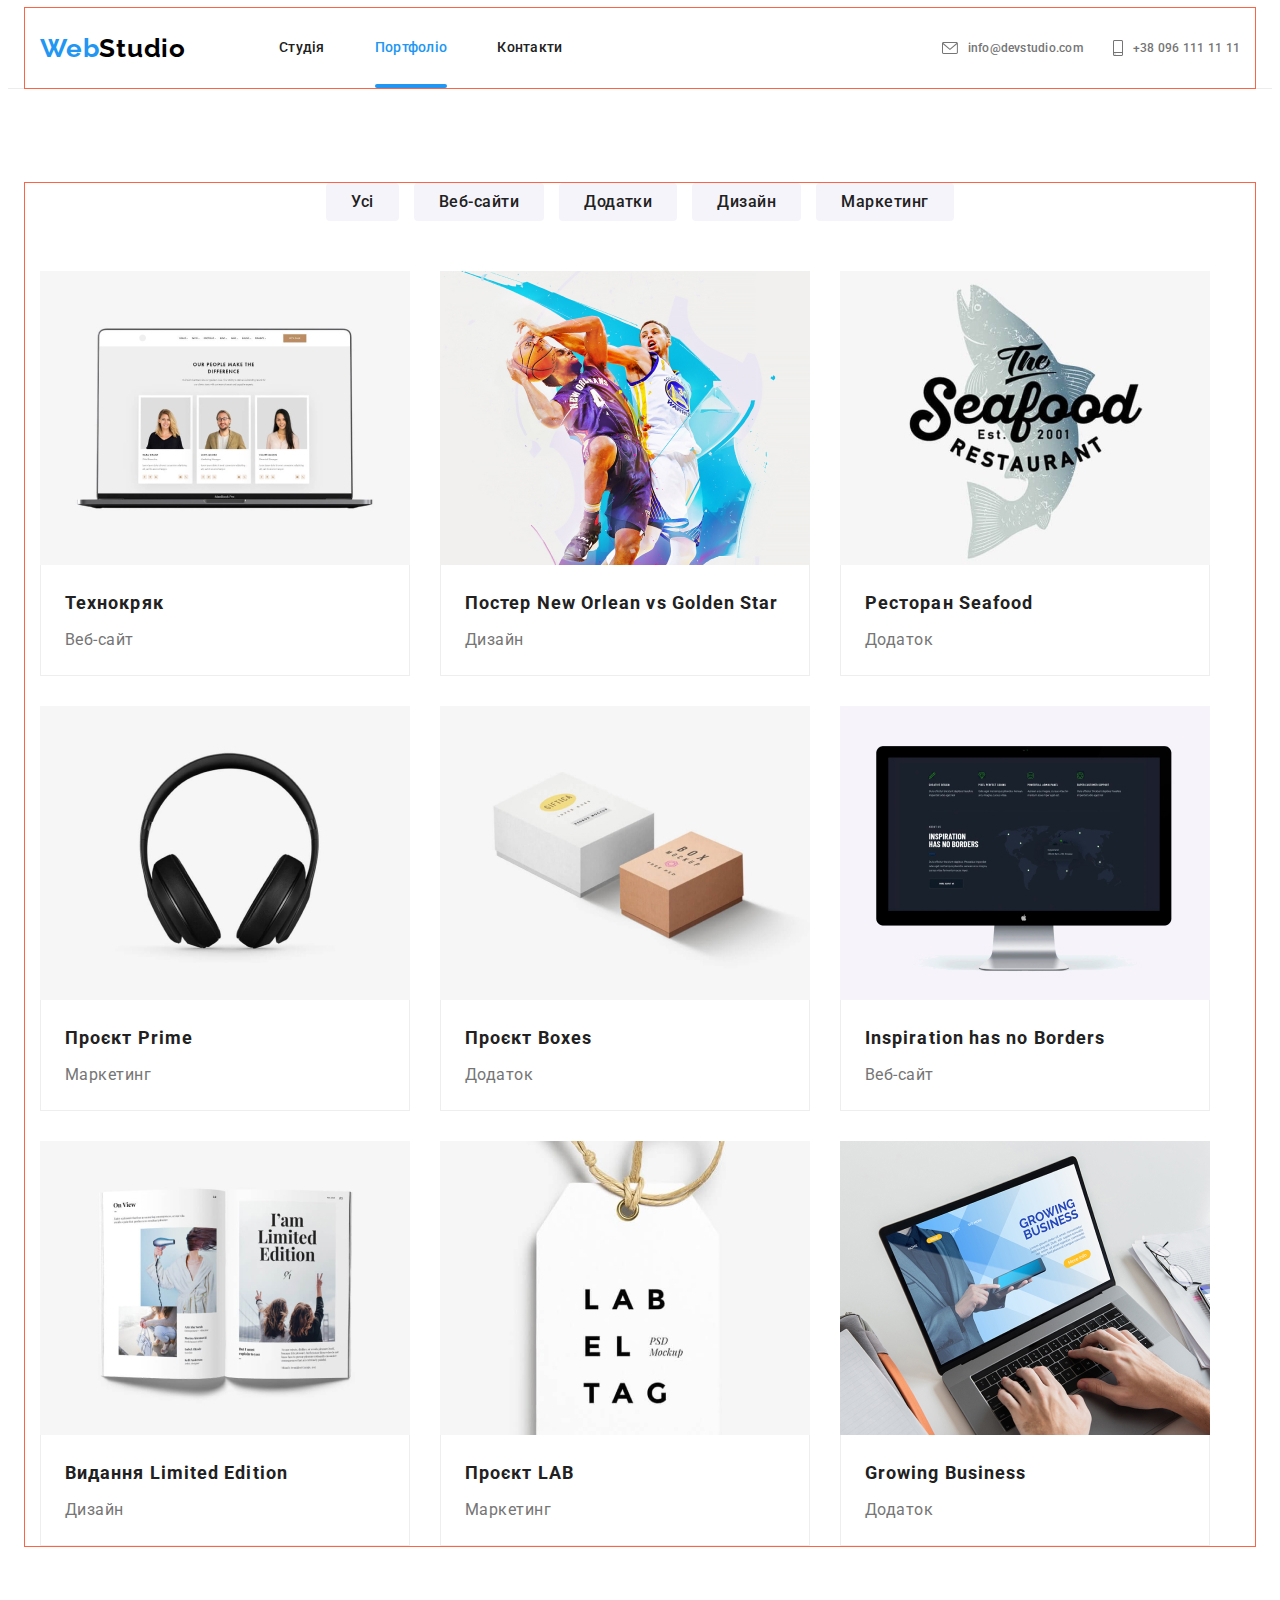
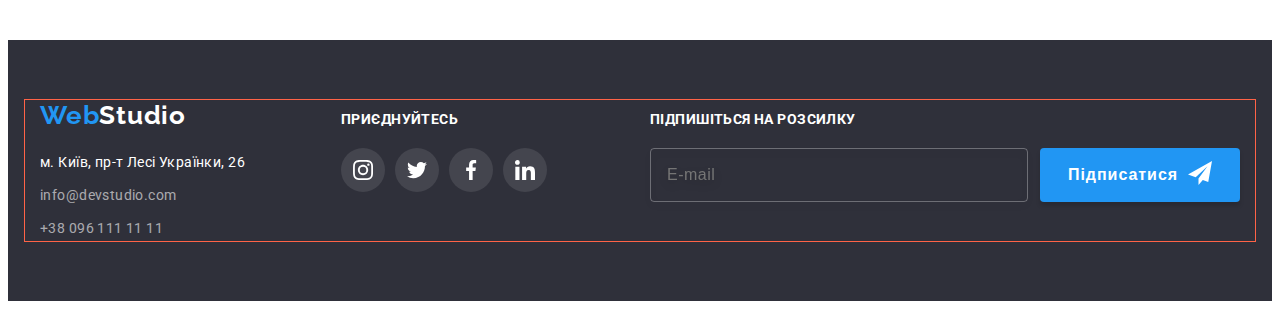
==== commit 905612cd: "Add retina img to portfolio" ====
--- a/portfolio.html
+++ b/portfolio.html
@@ -88,28 +88,32 @@
             <li class="works-list">
               <a href="" class="works-link link">
                 <div class="description">
-                  <img
+                  <!-- tablet 354*294  2x=708px
+                    desctop 370*294 2x=740px
+                    mobile 450*294 2x=900px -->
+
+                  <!-- <img
                     src="./images/our-works/website-techno.jpg"
                     alt="Технокряк вебсайт"
                     width="370"
                     height="294"
-                  />
-
-                  <!-- <img
-                srcset="
-                  ./images/services-section/img_1_370.jpg 370w,
-                  ./images/services-section/img_2_370.jpg 370w,
-                  ./images/services-section/img_3_370.jpg 370w,
-                  ./images/services-section/img_1_740.jpg 740w,
-                  ./images/services-section/img_2_740.jpg 740w,
-                  ./images/services-section/img_3_740.jpg 740w
-                "
-                sizes="(min-width: 1200px) 370px, (min-width: ) 320px, "
-                src="./images/services/img_1_370.jpg"
-                alt="Наша робота 1"
-                width="370"
-                height="294"
-              /> -->
+                  /> -->
+
+                  <img
+                    srcset="
+                      ./images/our-works/img1_354_md@1x.jpg 354w,
+                      ./images/our-works/img1_370_lg@1x.jpg 370w,
+                      ./images/our-works/img1_450_sm@1x.jpg 450w,
+                      ./images/our-works/img1_708_md@2x.jpg 708w,
+                      ./images/our-works/img1_740_lg@2x.jpg 740w,
+                      ./images/our-works/img1_900_sm@2x.jpg 900w
+                    "
+                    sizes="(min-width: 1200px) 370px, (min-width: 768px) 354px, (min-width: 480px) 450px, 100wv"
+                    src="./images/our-works/img1_450_sm@1x.jpg"
+                    alt="Технокряк вебсайт"
+                    width="450"
+                    height="294"
+                  />
 
                   <p class="works-description">
                     Ресурс пропонує комплексні пропозиції з різним рівнем функціоналу та сервісів.
@@ -127,7 +131,26 @@
             <li class="works-list">
               <a href="" class="works-link link">
                 <div class="description">
-                  <img src="./images/our-works/design-poster.jpg" alt="" width="370" height="294" />
+                  <!-- <img src="./images/our-works/design-poster.jpg" 
+                    alt="" 
+                    width="370" 
+                    height="294" /> -->
+                  <img
+                    srcset="
+                      ./images/our-works/img2_354_md@1x.jpg 354w,
+                      ./images/our-works/img2_370_lg@1x.jpg 370w,
+                      ./images/our-works/img2_450_sm@1x.jpg 450w,
+                      ./images/our-works/img2_708_md@2x.jpg 708w,
+                      ./images/our-works/img2_740_lg@2x.jpg 740w,
+                      ./images/our-works/img2_900_sm@2x.jpg 900w
+                    "
+                    sizes="(min-width: 1200px) 370px, (min-width: 768px) 354px, (min-width: 480px) 450px, 100wv"
+                    src="./images/our-works/img2_450_sm@1x.jpg"
+                    alt="Постер New Orlean дизайн"
+                    width="450"
+                    height="294"
+                  />
+
                   <p class="works-description">
                     Ресурс пропонує комплексні пропозиції з різним рівнем функціоналу та сервісів.
                     Все це дозволить відвідувачу отримати вичерпні відомості про компанію чи
@@ -143,12 +166,28 @@
             <li class="works-list">
               <a href="" class="works-link link">
                 <div class="description">
-                  <img
+                  <!-- <img
                     src="./images/our-works/application-restaurant.jpg"
                     alt=""
                     width="370"
                     height="294"
-                  />
+                  /> -->
+                  <img
+                    srcset="
+                      ./images/our-works/img3_354_md@1x.jpg 354w,
+                      ./images/our-works/img3_370_lg@1x.jpg 370w,
+                      ./images/our-works/img3_450_sm@1x.jpg 450w,
+                      ./images/our-works/img3_708_md@2x.jpg 708w,
+                      ./images/our-works/img3_740_lg@2x.jpg 740w,
+                      ./images/our-works/img3_900_sm@2x.jpg 900w
+                    "
+                    sizes="(min-width: 1200px) 370px, (min-width: 768px) 354px, (min-width: 480px) 450px, 100wv"
+                    src="./images/our-works/img3_450_sm@1x.jpg"
+                    alt="Ресторан Seafood додаток"
+                    width="450"
+                    height="294"
+                  />
+
                   <p class="works-description">
                     Ресурс пропонує комплексні пропозиції з різним рівнем функціоналу та сервісів.
                     Все це дозволить відвідувачу отримати вичерпні відомості про компанію чи
@@ -165,12 +204,28 @@
             <li class="works-list">
               <a href="" class="works-link link">
                 <div class="description">
-                  <img
+                  <!-- <img
                     src="./images/our-works/marketing-prime.jpg"
                     alt=""
                     width="370"
                     height="294"
-                  />
+                  /> -->
+                  <img
+                    srcset="
+                      ./images/our-works/img4_354_md@1x.jpg 354w,
+                      ./images/our-works/img4_370_lg@1x.jpg 370w,
+                      ./images/our-works/img4_450_sm@1x.jpg 450w,
+                      ./images/our-works/img4_708_md@2x.jpg 708w,
+                      ./images/our-works/img4_740_lg@2x.jpg 740w,
+                      ./images/our-works/img4_900_sm@2x.jpg 900w
+                    "
+                    sizes="(min-width: 1200px) 370px, (min-width: 768px) 354px, (min-width: 480px) 450px, 100wv"
+                    src="./images/our-works/img4_450_sm@1x.jpg"
+                    alt="Проєкт Prime маркетинг"
+                    width="450"
+                    height="294"
+                  />
+
                   <p class="works-description">
                     Ресурс пропонує комплексні пропозиції з різним рівнем функціоналу та сервісів.
                     Все це дозволить відвідувачу отримати вичерпні відомості про компанію чи
@@ -187,12 +242,28 @@
             <li class="works-list">
               <a href="" class="works-link link">
                 <div class="description">
-                  <img
+                  <!-- <img
                     src="./images/our-works/application-boxes.jpg"
                     alt="Проєкт Boxes додаток"
                     width="370"
                     height="294"
-                  />
+                  /> -->
+                  <img
+                    srcset="
+                      ./images/our-works/img5_354_md@1x.jpg 354w,
+                      ./images/our-works/img5_370_lg@1x.jpg 370w,
+                      ./images/our-works/img5_450_sm@1x.jpg 450w,
+                      ./images/our-works/img5_708_md@2x.jpg 708w,
+                      ./images/our-works/img5_740_lg@2x.jpg 740w,
+                      ./images/our-works/img5_900_sm@2x.jpg 900w
+                    "
+                    sizes="(min-width: 1200px) 370px, (min-width: 768px) 354px, (min-width: 480px) 450px, 100wv"
+                    src="./images/our-works/img5_450_sm@1x.jpg"
+                    alt="Проєкт Boxes додаток"
+                    width="450"
+                    height="294"
+                  />
+
                   <p class="works-description">
                     Ресурс пропонує комплексні пропозиції з різним рівнем функціоналу та сервісів.
                     Все це дозволить відвідувачу отримати вичерпні відомості про компанію чи
@@ -209,12 +280,29 @@
             <li class="works-list">
               <a href="" class="works-link link">
                 <div class="description">
-                  <img
+                  <!-- <img
                     src="./images/our-works/website-inspiration.jpg"
                     alt="Inspiration has no Borders вебсайт"
                     width="370"
                     height="294"
-                  />
+                  /> -->
+
+                  <img
+                    srcset="
+                      ./images/our-works/img6_354_md@1x.jpg 354w,
+                      ./images/our-works/img6_370_lg@1x.jpg 370w,
+                      ./images/our-works/img6_450_sm@1x.jpg 450w,
+                      ./images/our-works/img6_708_md@2x.jpg 708w,
+                      ./images/our-works/img6_740_lg@2x.jpg 740w,
+                      ./images/our-works/img6_900_sm@2x.jpg 900w
+                    "
+                    sizes="(min-width: 1200px) 370px, (min-width: 768px) 354px, (min-width: 480px) 450px, 100wv"
+                    src="./images/our-works/img6_450_sm@1x.jpg"
+                    alt="Inspiration веб-сайт"
+                    width="450"
+                    height="294"
+                  />
+
                   <p class="works-description">
                     Ресурс пропонує комплексні пропозиції з різним рівнем функціоналу та сервісів.
                     Все це дозволить відвідувачу отримати вичерпні відомості про компанію чи
@@ -231,12 +319,28 @@
             <li class="works-list">
               <a href="" class="works-link link">
                 <div class="description">
-                  <img
+                  <!-- <img
                     src="./images/our-works/design-edition.jpg"
                     alt="Видання Limited Edition дизайн"
                     width="370"
                     height="294"
-                  />
+                  /> -->
+                  <img
+                    srcset="
+                      ./images/our-works/img7_354_md@1x.jpg 354w,
+                      ./images/our-works/img7_370_lg@1x.jpg 370w,
+                      ./images/our-works/img7_450_sm@1x.jpg 450w,
+                      ./images/our-works/img7_708_md@2x.jpg 708w,
+                      ./images/our-works/img7_740_lg@2x.jpg 740w,
+                      ./images/our-works/img7_900_sm@2x.jpg 900w
+                    "
+                    sizes="(min-width: 1200px) 370px, (min-width: 768px) 354px, (min-width: 480px) 450px, 100wv"
+                    src="./images/our-works/img7_450_sm@1x.jpg"
+                    alt="Видання Limited Edition дизайн"
+                    width="450"
+                    height="294"
+                  />
+
                   <p class="works-description">
                     Ресурс пропонує комплексні пропозиції з різним рівнем функціоналу та сервісів.
                     Все це дозволить відвідувачу отримати вичерпні відомості про компанію чи
@@ -253,12 +357,28 @@
             <li class="works-list">
               <a href="" class="works-link link">
                 <div class="description">
-                  <img
+                  <!-- <img
                     src="./images/our-works/marketing-lab.jpg"
                     alt="Проєкт LAB маркетинг"
                     width="370"
                     height="294"
-                  />
+                  /> -->
+                  <img
+                    srcset="
+                      ./images/our-works/img8_354_md@1x.jpg 354w,
+                      ./images/our-works/img8_370_lg@1x.jpg 370w,
+                      ./images/our-works/img8_450_sm@1x.jpg 450w,
+                      ./images/our-works/img8_708_md@2x.jpg 708w,
+                      ./images/our-works/img8_740_lg@2x.jpg 740w,
+                      ./images/our-works/img8_900_sm@2x.jpg 900w
+                    "
+                    sizes="(min-width: 1200px) 370px, (min-width: 768px) 354px, (min-width: 480px) 450px, 100wv"
+                    src="./images/our-works/img8_450_sm@1x.jpg"
+                    alt="Проєкт LAB маркетинг"
+                    width="450"
+                    height="294"
+                  />
+
                   <p class="works-description">
                     Ресурс пропонує комплексні пропозиції з різним рівнем функціоналу та сервісів.
                     Все це дозволить відвідувачу отримати вичерпні відомості про компанію чи
@@ -275,12 +395,28 @@
             <li class="works-list">
               <a href="" class="works-link link">
                 <div class="description">
-                  <img
+                  <!-- <img
                     src="./images/our-works/application-business.jpg"
                     alt="Growing Business додаток"
                     width="370"
                     height="294"
-                  />
+                  /> -->
+                  <img
+                    srcset="
+                      ./images/our-works/img9_354_md@1x.jpg 354w,
+                      ./images/our-works/img9_370_lg@1x.jpg 370w,
+                      ./images/our-works/img9_450_sm@1x.jpg 450w,
+                      ./images/our-works/img9_708_md@2x.jpg 708w,
+                      ./images/our-works/img9_740_lg@2x.jpg 740w,
+                      ./images/our-works/img9_900_sm@2x.jpg 900w
+                    "
+                    sizes="(min-width: 1200px) 370px, (min-width: 768px) 354px, (min-width: 480px) 450px, 100wv"
+                    src="./images/our-works/img9_450_sm@1x.jpg"
+                    alt="Growing Business додаток"
+                    width="450"
+                    height="294"
+                  />
+
                   <p class="works-description">
                     Ресурс пропонує комплексні пропозиції з різним рівнем функціоналу та сервісів.
                     Все це дозволить відвідувачу отримати вичерпні відомості про компанію чи
